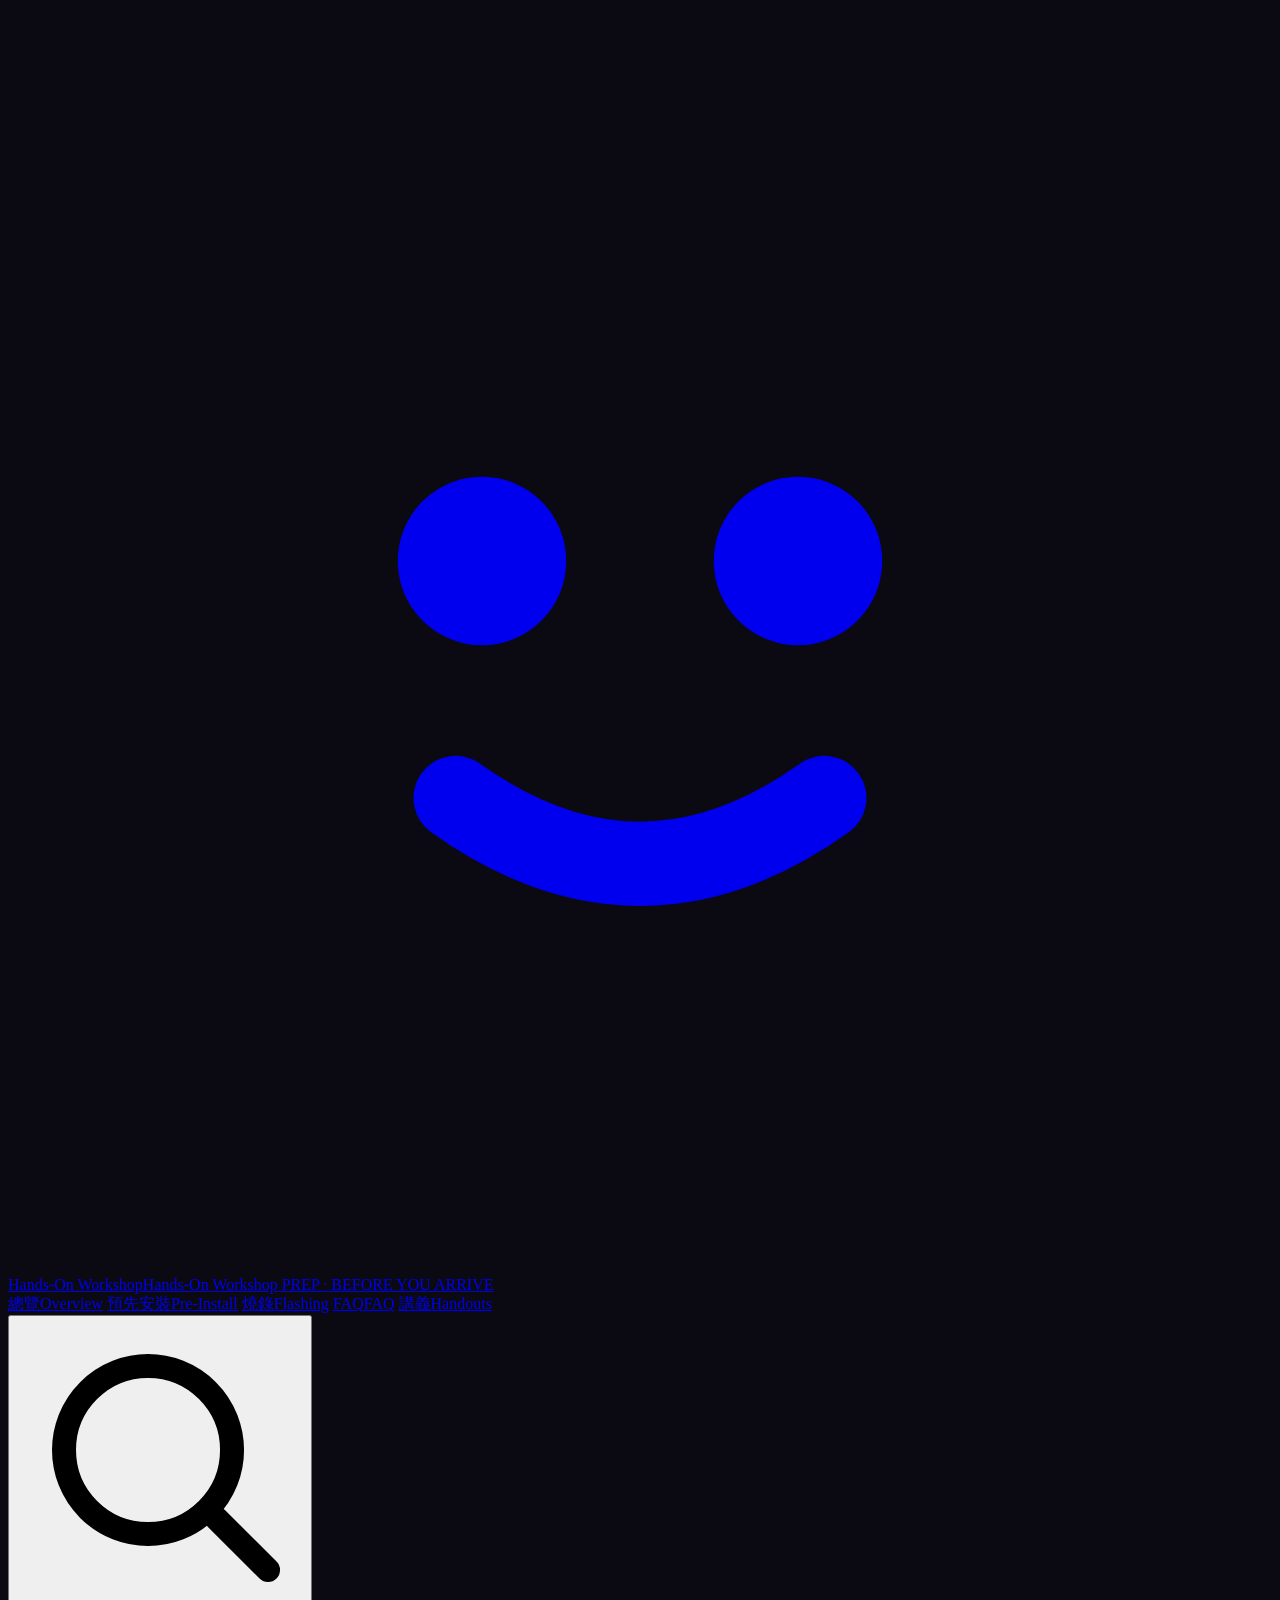
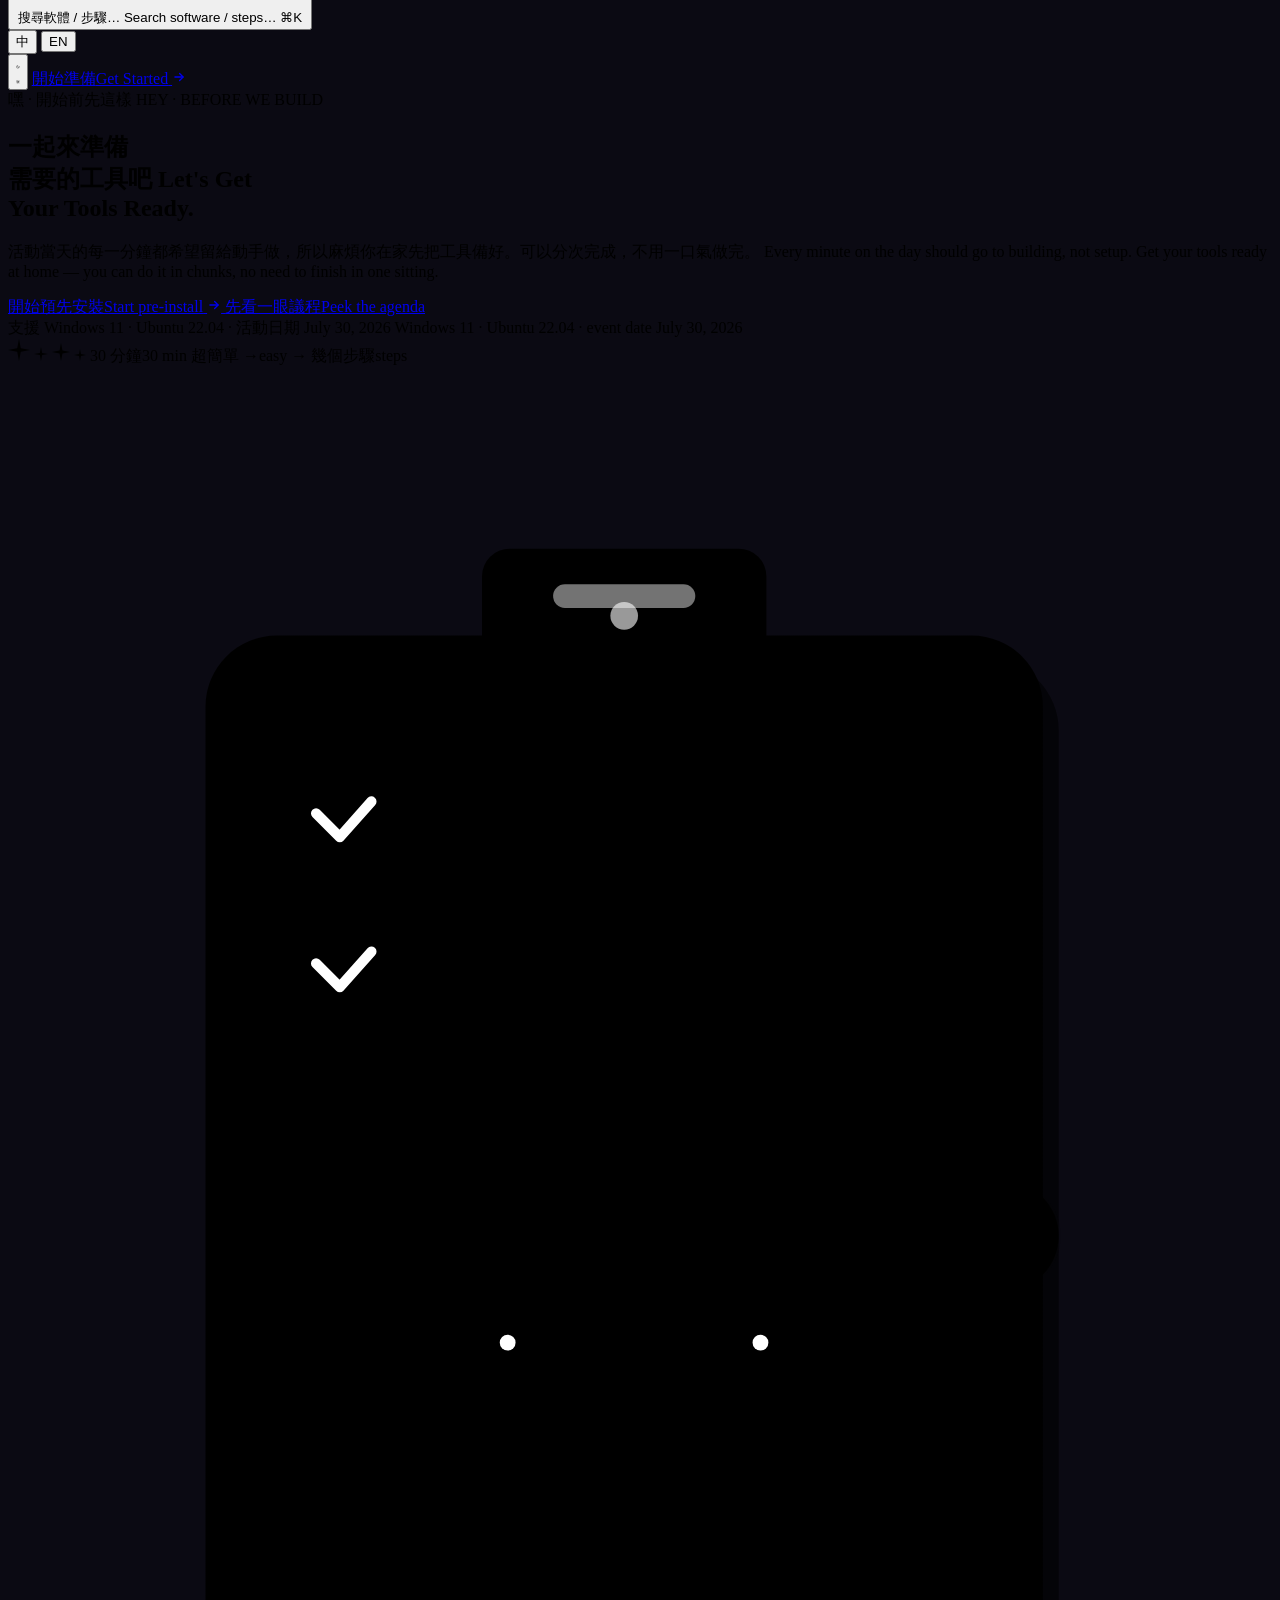
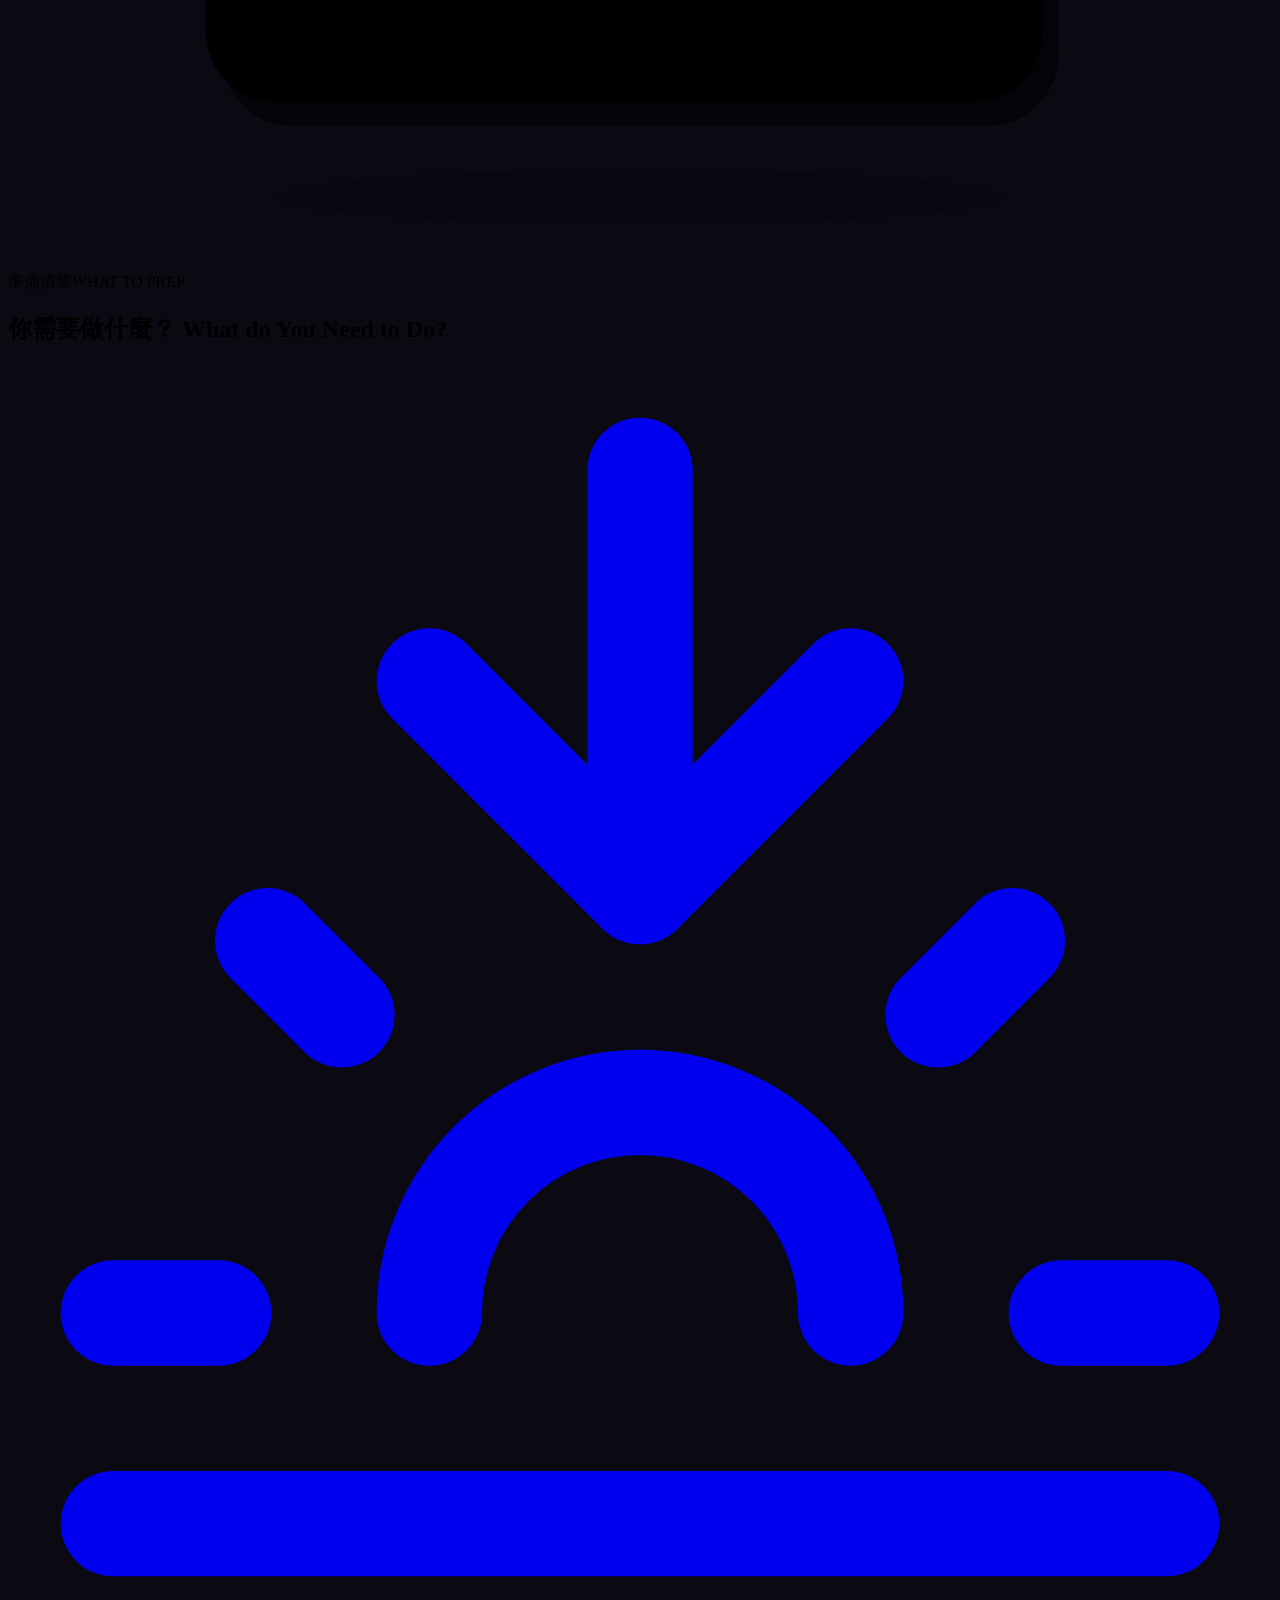
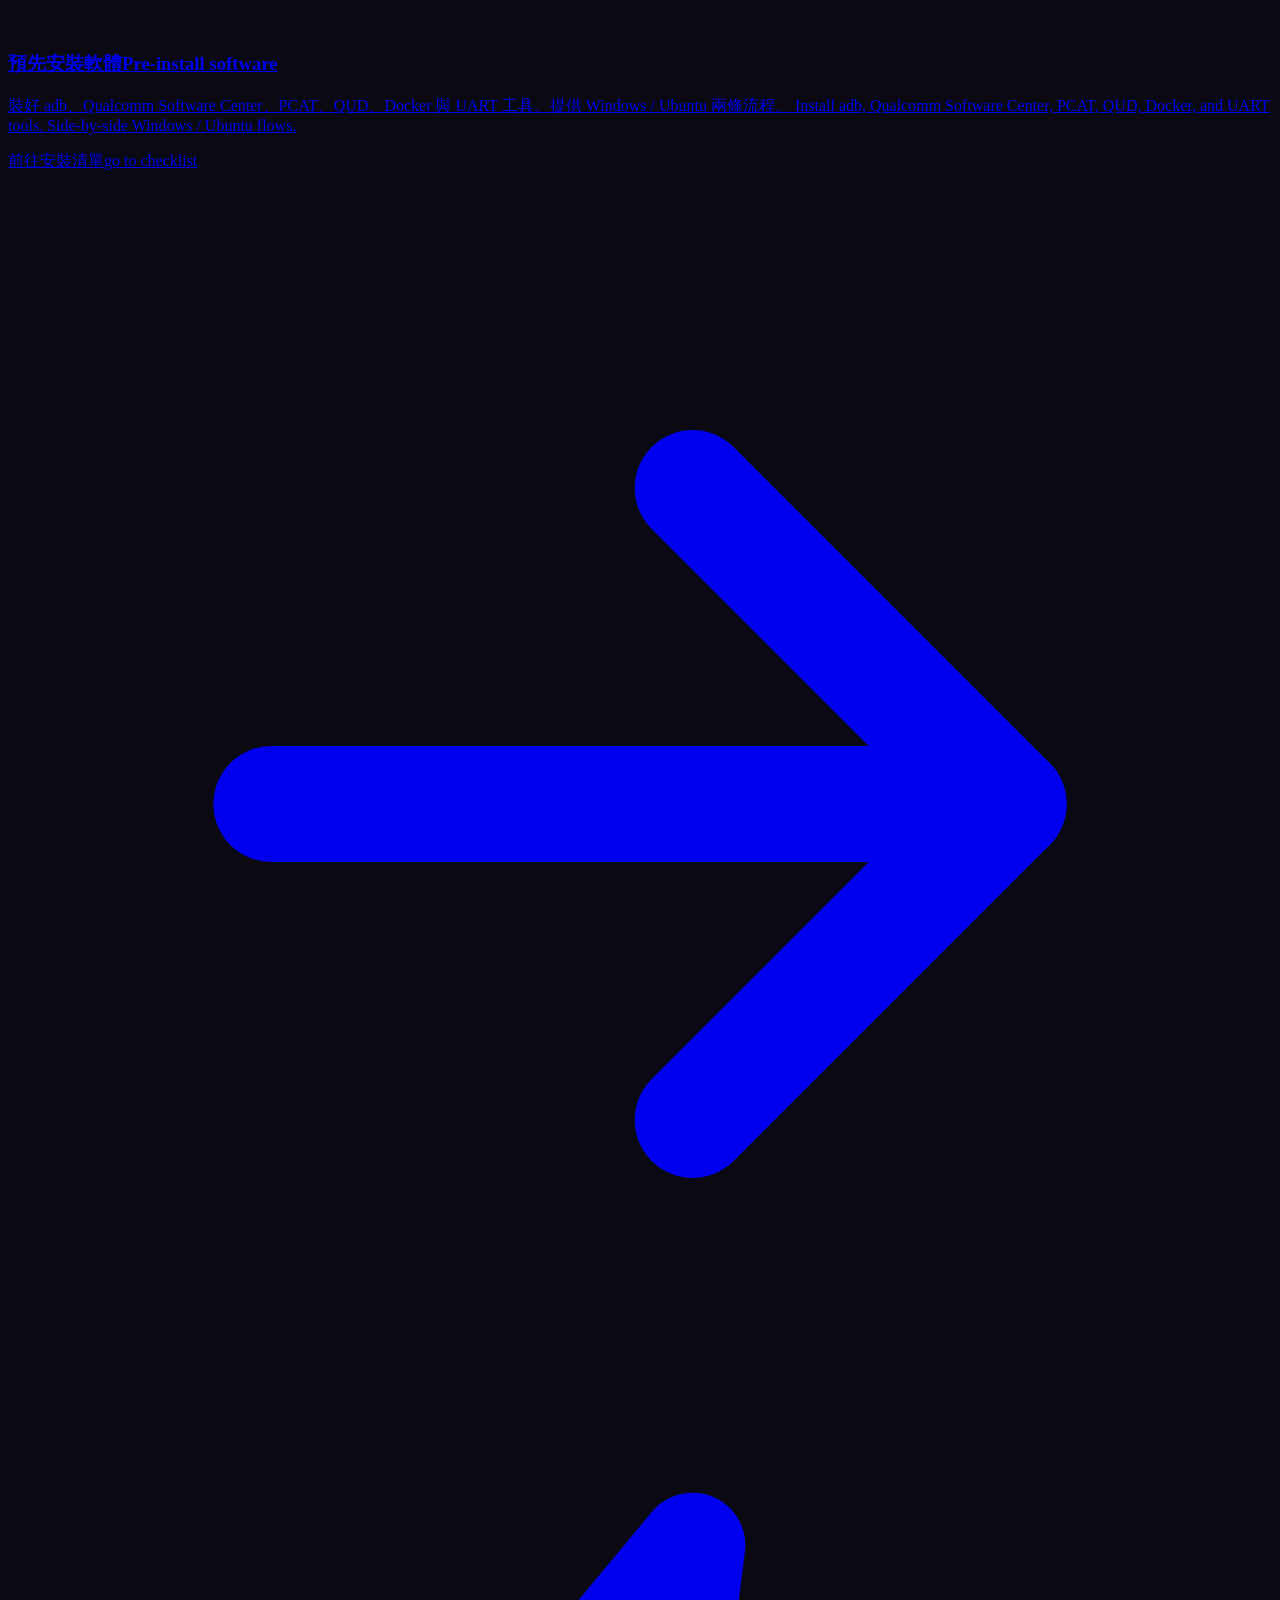
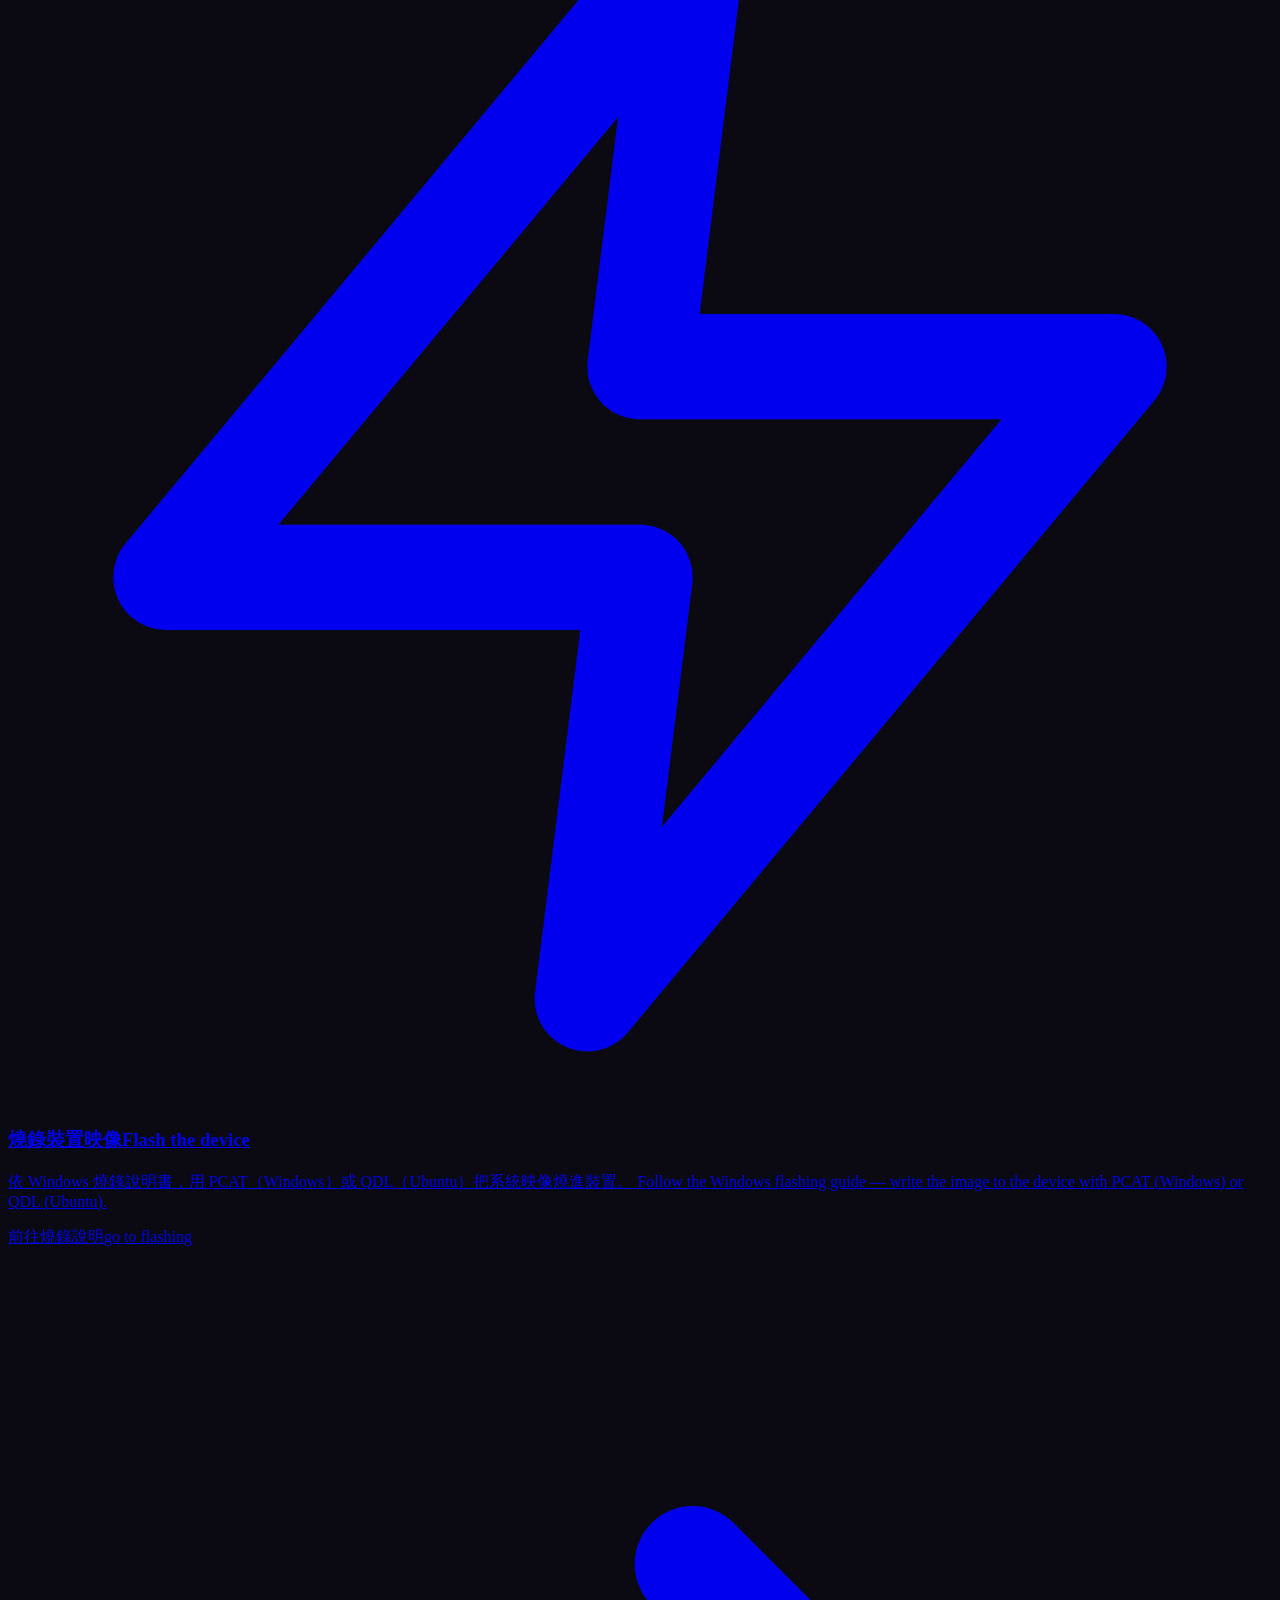
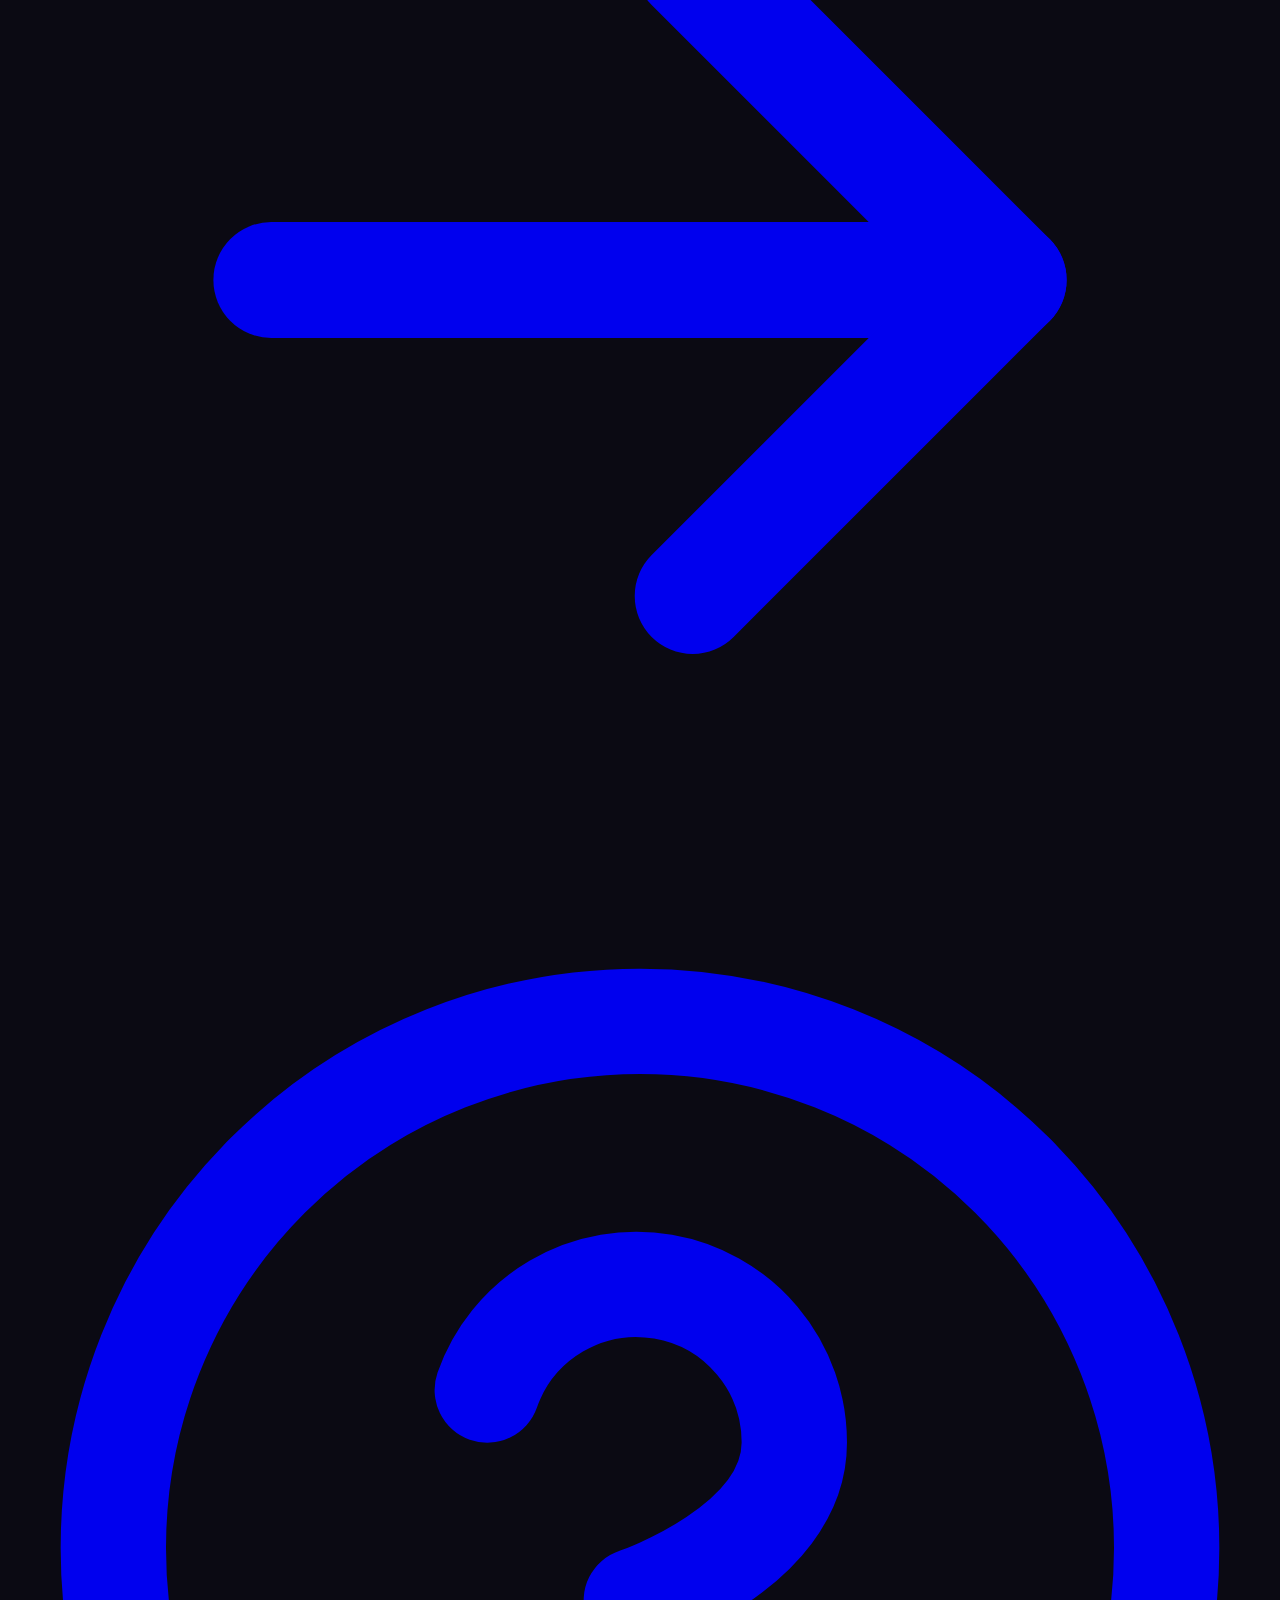
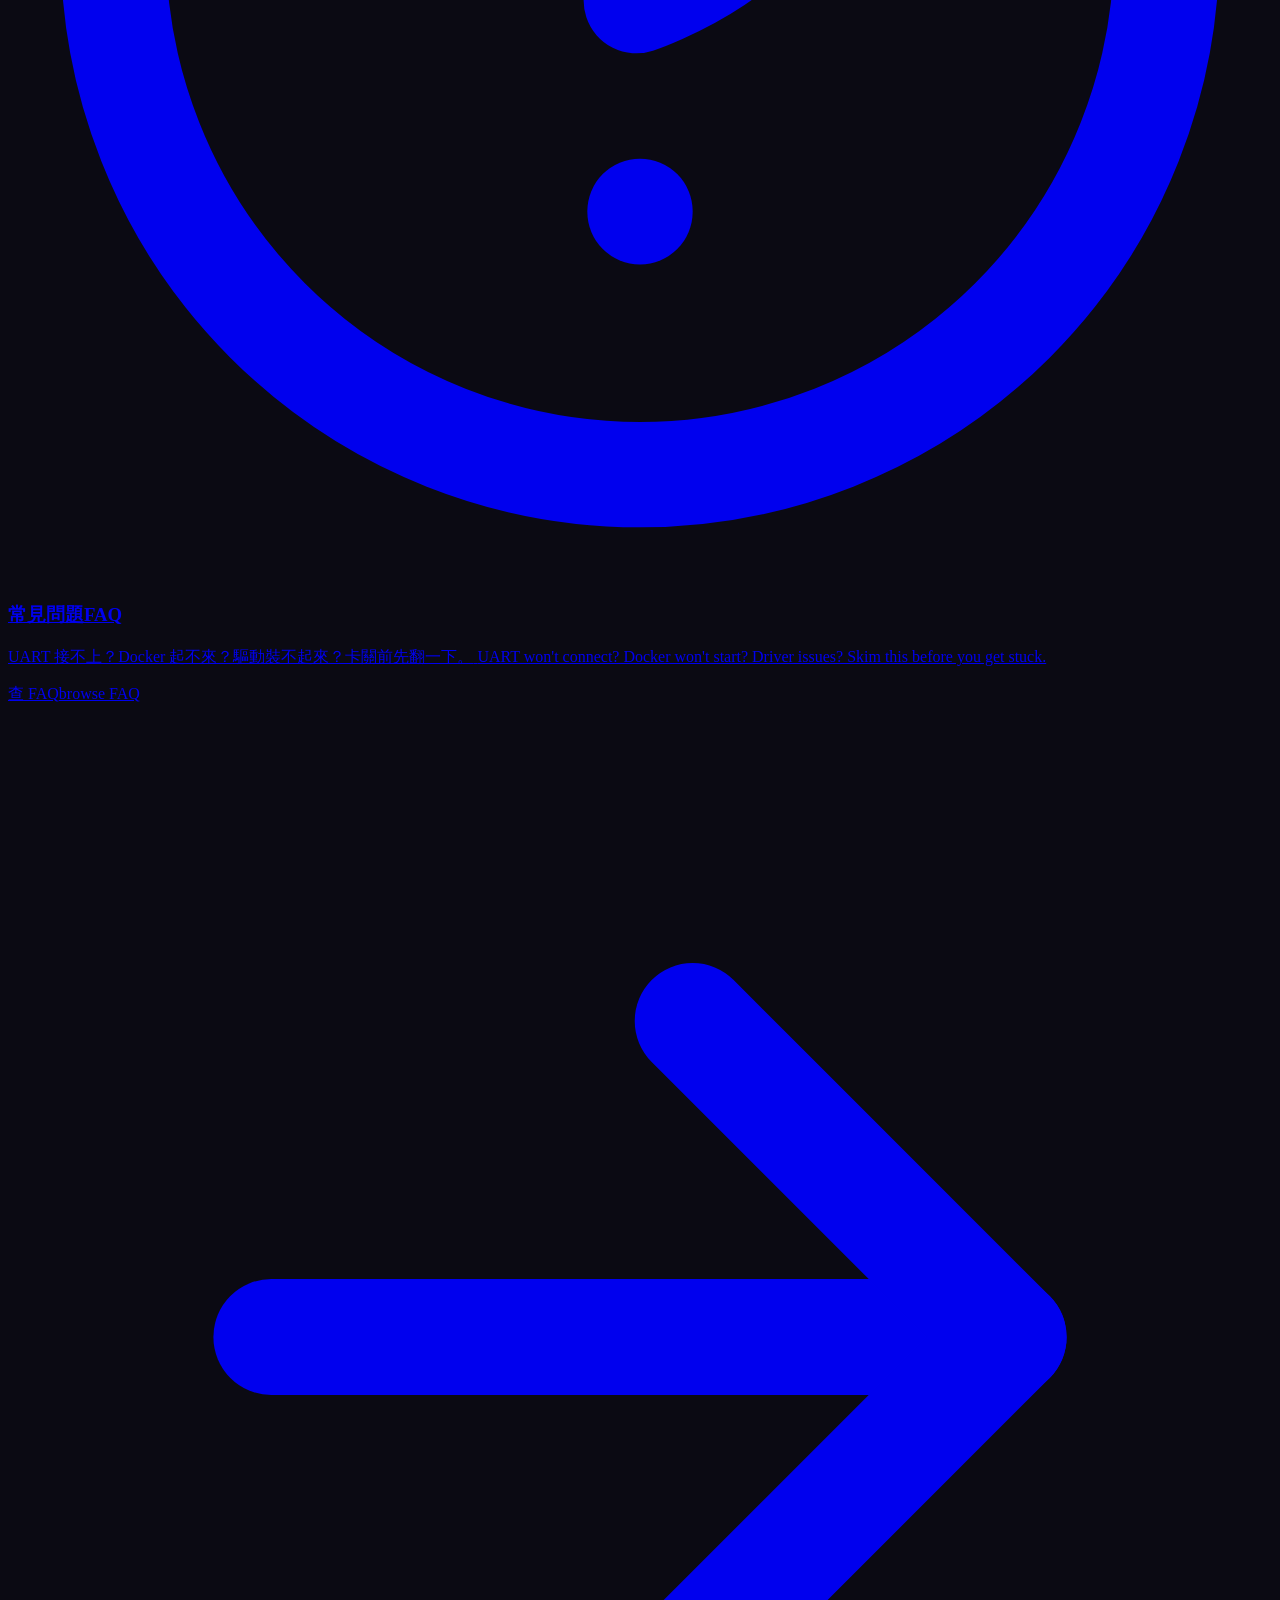
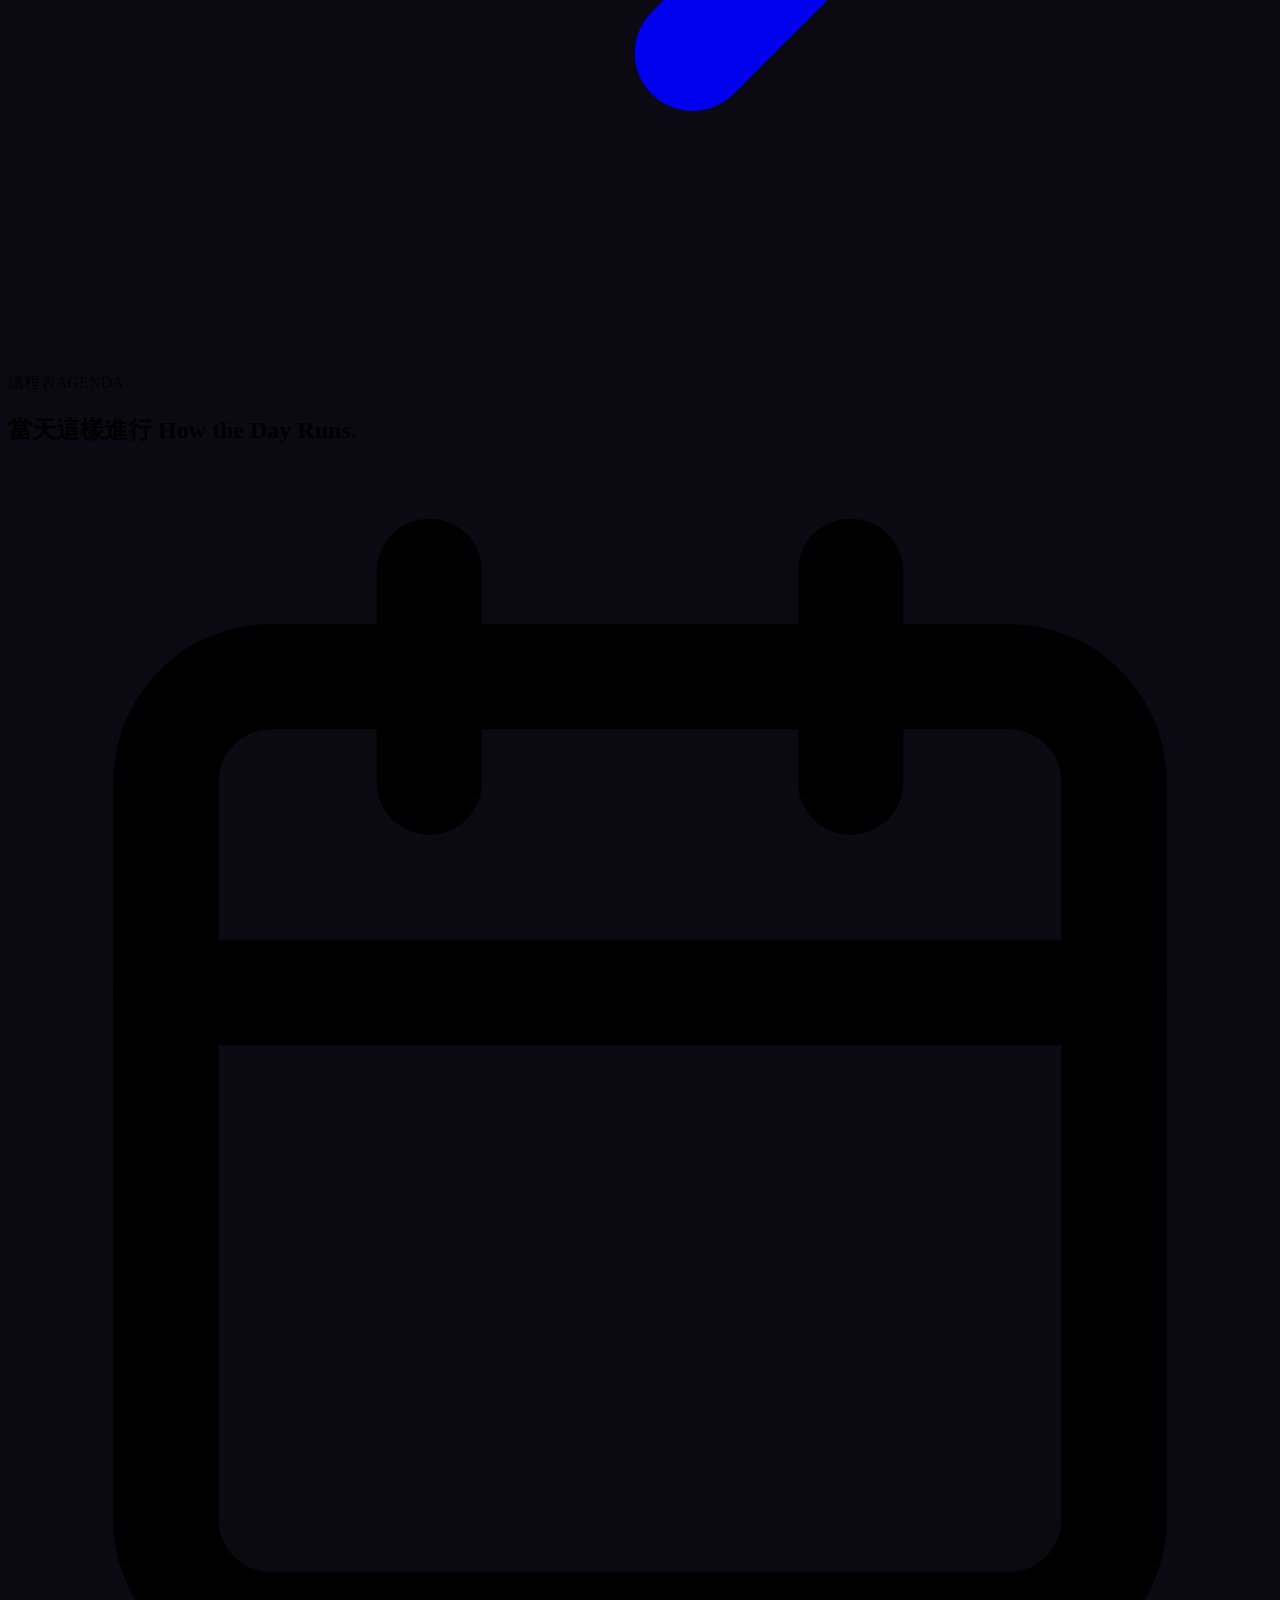
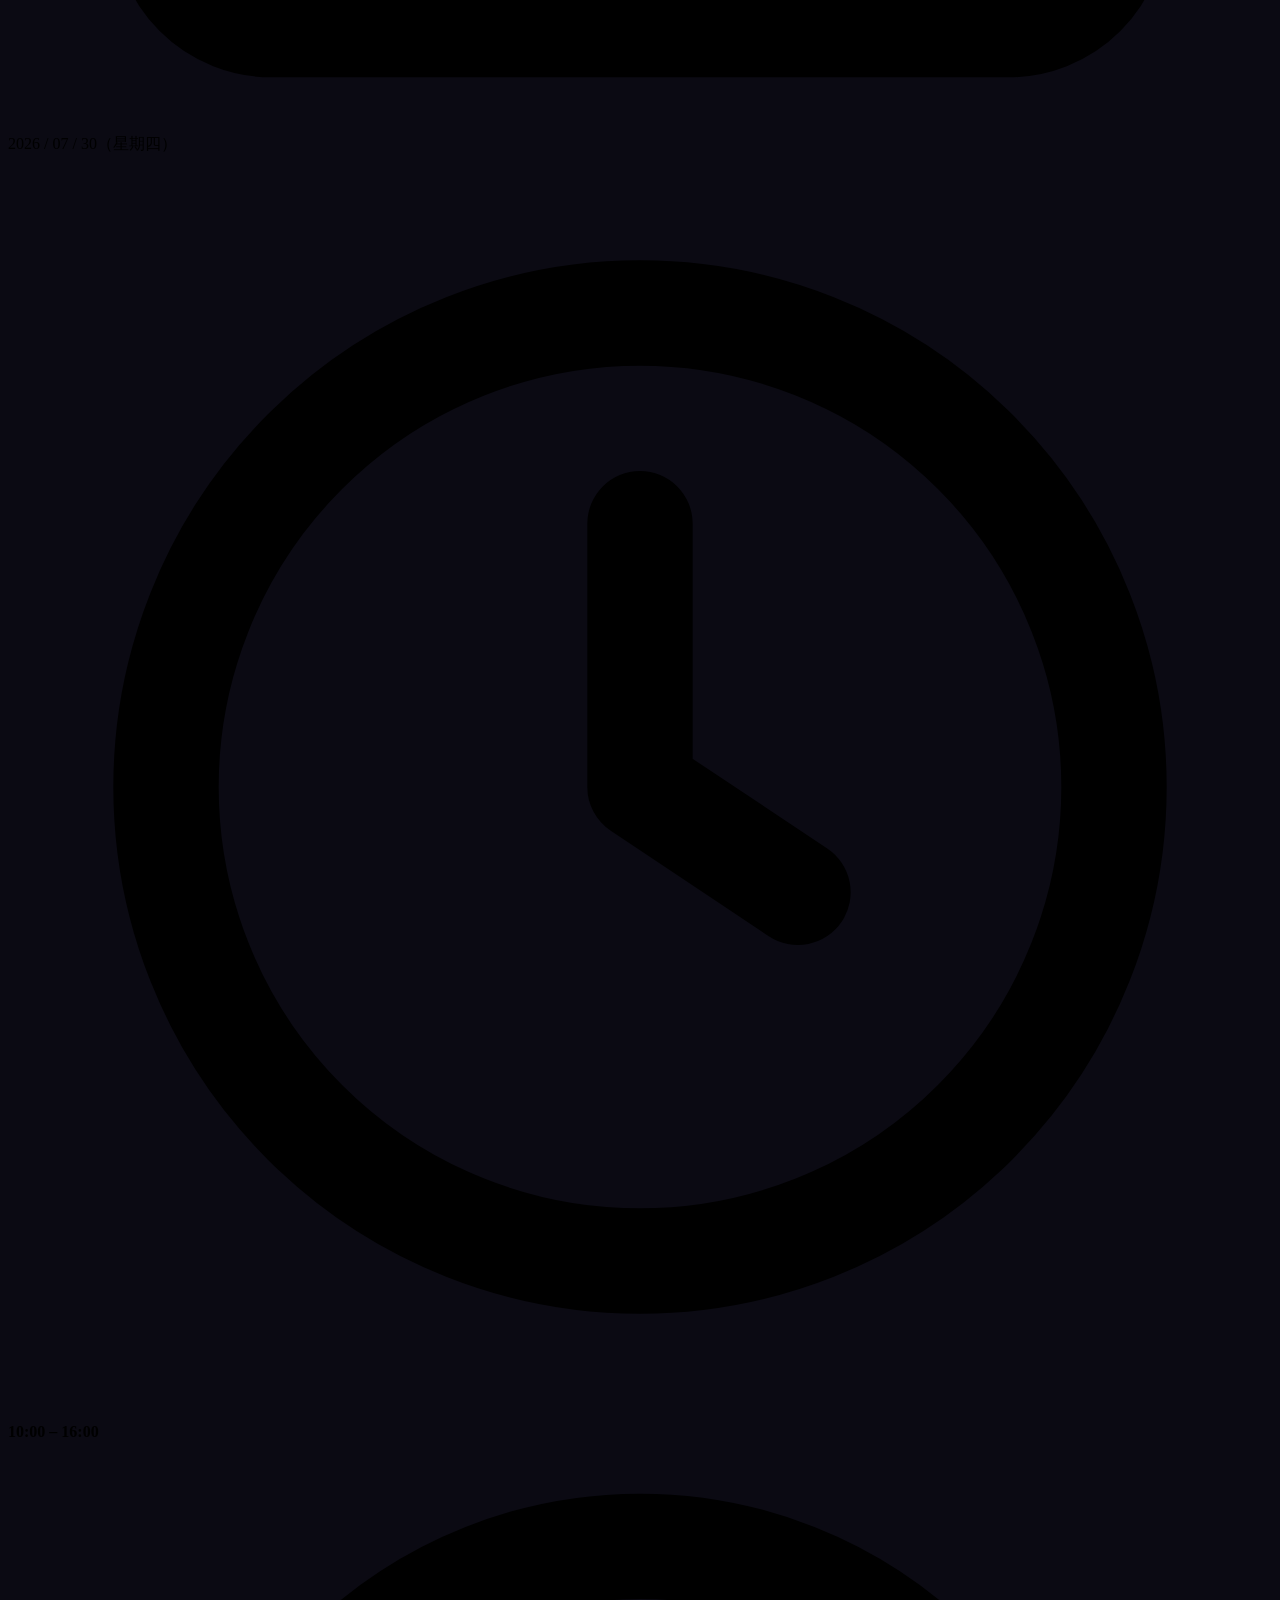
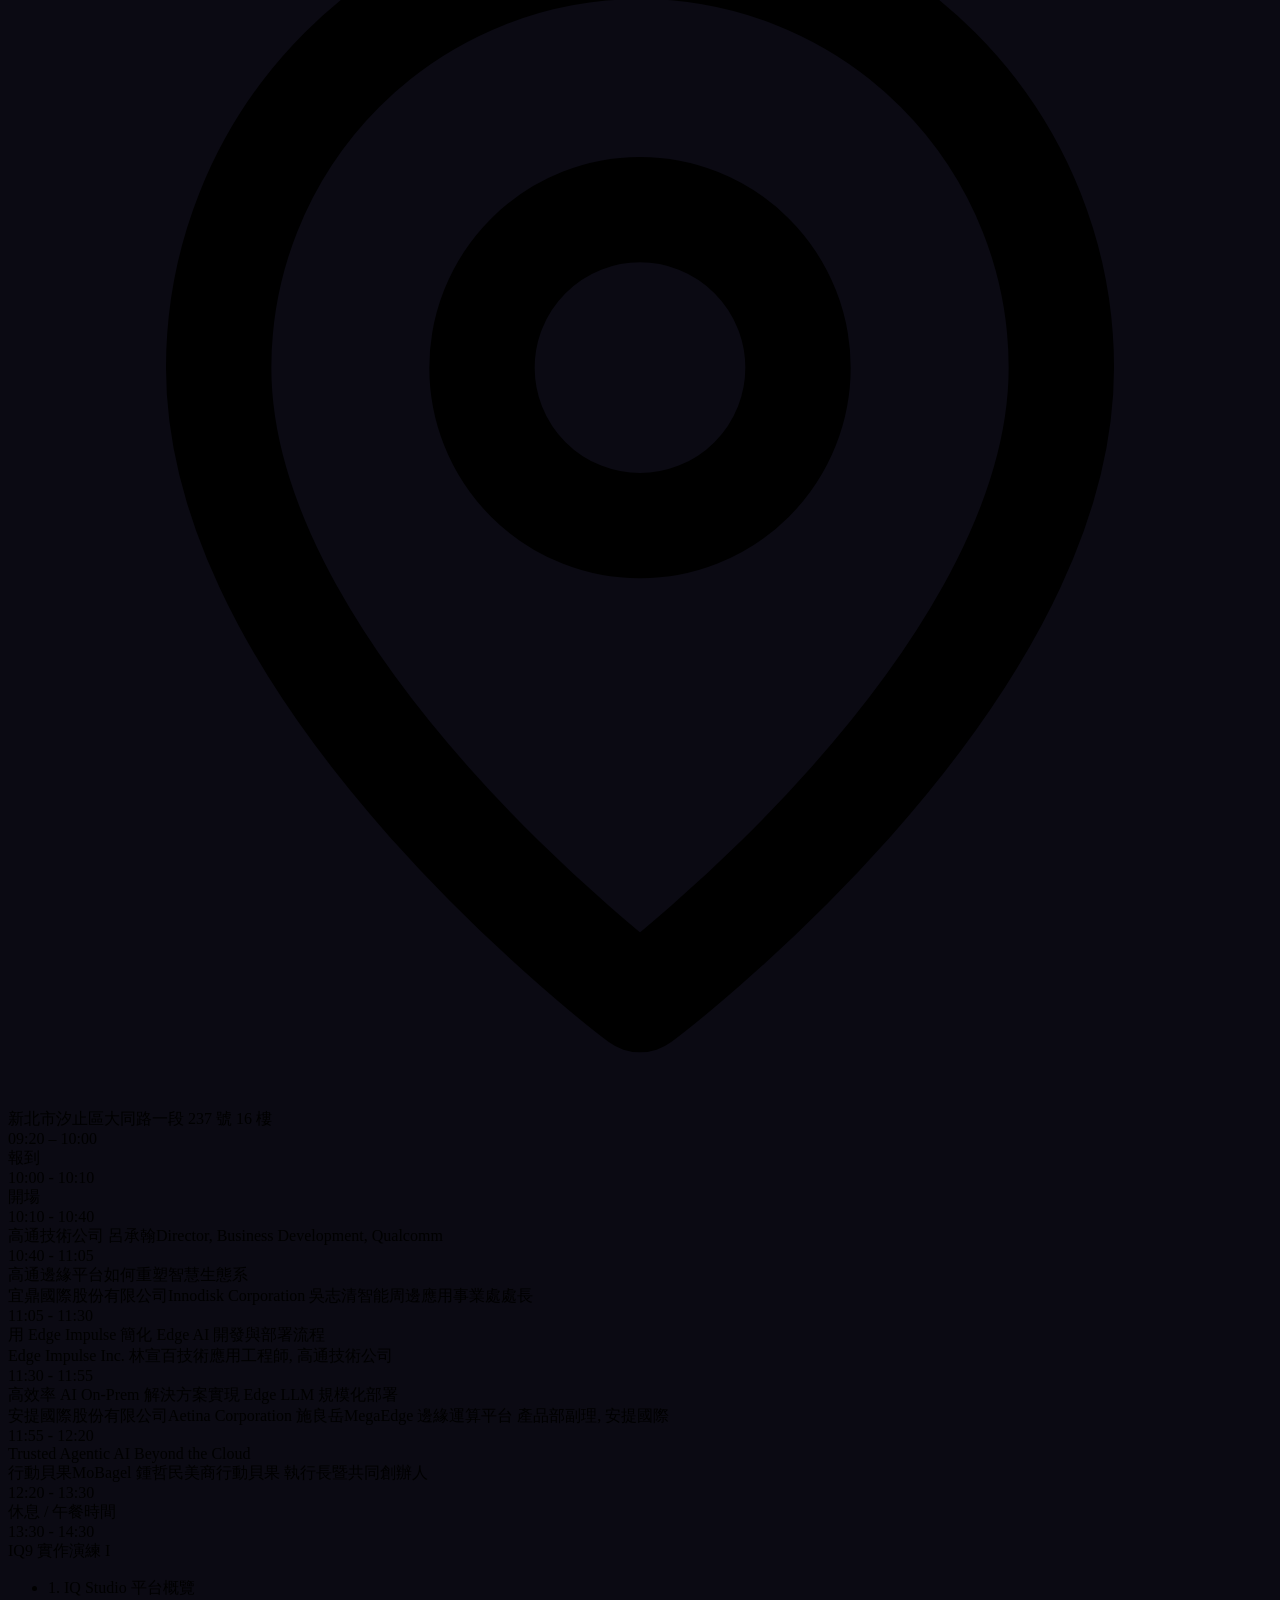
==== index.html @ a9e6bfec "fix:Update event date to July 30, 2026" ====
<!doctype html>
<html lang="zh-Hant" data-lang="zh" data-theme="dark">
<head>
<meta charset="utf-8" />
<meta name="viewport" content="width=device-width, initial-scale=1" />
<title>Workshop 事前準備 / Workshop Prep</title>
<script>(function(){var d=document.documentElement;try{d.setAttribute('data-theme',localStorage.getItem('how_theme')||'dark');}catch(e){d.setAttribute('data-theme','dark');}try{var l=localStorage.getItem('how_lang')||'zh';d.setAttribute('data-lang',l);d.setAttribute('lang',l==='zh'?'zh-Hant':'en');}catch(e){d.setAttribute('data-lang','zh');}})();</script>
<style>html{background:#0b0a13}html[data-theme="light"]{background:#fbf9fc}</style>
<link rel="preconnect" href="https://fonts.googleapis.com">
<link rel="preconnect" href="https://fonts.gstatic.com" crossorigin>
<link rel="stylesheet" href="https://fonts.googleapis.com/css2?family=Inter+Tight:wght@400;500;600;700;800&family=Inter:wght@400;500;600;700&family=JetBrains+Mono:wght@400;500;600&family=Noto+Sans+TC:wght@400;500;700;900&display=swap">
<link rel="stylesheet" href="styles.css" />
<style>
  /* Reusable SVG mascot symbol */
  .face-icon .eye { transform-origin: center; transform-box: fill-box; }
</style>
</head>
<body>

<!-- ===== Inline SVG library ===== -->
<svg width="0" height="0" style="position:absolute" aria-hidden="true">
  <defs>
    <!-- Brand face icon: two eyes + smile, sits on gradient pill -->
    <symbol id="brand-face" viewBox="0 0 24 24">
      <circle class="eye eye-l" cx="9" cy="10.5" r="1.6" fill="currentColor"/>
      <circle class="eye eye-r" cx="15" cy="10.5" r="1.6" fill="currentColor"/>
      <path d="M8.5 15 Q12 17.5 15.5 15" stroke="currentColor" stroke-width="1.6"
            fill="none" stroke-linecap="round"/>
    </symbol>
    <!-- 4-pointed sparkle -->
    <symbol id="sparkle-glyph" viewBox="0 0 20 20">
      <path d="M10 0 L11.6 8.4 L20 10 L11.6 11.6 L10 20 L8.4 11.6 L0 10 L8.4 8.4 Z"
            fill="currentColor"/>
    </symbol>
  </defs>
</svg>

<!-- ===== NAV ===== -->
<header class="nav">
  <div class="nav-inner">
    <a href="index.html" class="brand">
      <span class="brand-mark" aria-hidden="true">
        <svg viewBox="0 0 24 24" fill="none" class="face-icon" overflow="visible">
          <circle class="eye eye-l" cx="9" cy="10.5" r="1.6" fill="currentColor"/>
          <circle class="eye eye-r" cx="15" cy="10.5" r="1.6" fill="currentColor"/>
          <path d="M8.5 15 Q12 17.5 15.5 15" stroke="currentColor" stroke-width="1.6" fill="none" stroke-linecap="round"/>
        </svg>
      </span>
      <span class="brand-text">
        <span class="top"><span class="zh-only">Hands-On Workshop</span><span class="en-only">Hands-On Workshop</span></span>
        <span class="sub">PREP · BEFORE YOU ARRIVE</span>
      </span>
    </a>

    <nav class="nav-links">
      <a href="index.html" class="nav-link active"><span class="zh-only">總覽</span><span class="en-only">Overview</span></a>
      <a href="pre-install.html" class="nav-link"><span class="zh-only">預先安裝</span><span class="en-only">Pre-Install</span></a>
      <a href="flashing.html" class="nav-link"><span class="zh-only">燒錄</span><span class="en-only">Flashing</span></a>
      <a href="faq.html" class="nav-link"><span class="zh-only">FAQ</span><span class="en-only">FAQ</span></a>
      <a href="handouts.html" class="nav-link"><span class="zh-only">講義</span><span class="en-only">Handouts</span></a>
    </nav>

    <span class="nav-spacer"></span>

    <button class="nav-search" data-open-search aria-label="Open search">
      <svg viewBox="0 0 24 24" fill="none" stroke="currentColor" stroke-width="2" stroke-linecap="round" stroke-linejoin="round"><circle cx="11" cy="11" r="7"/><path d="m21 21-4.3-4.3"/></svg>
      <span class="label zh-only">搜尋軟體 / 步驟…</span>
      <span class="label en-only">Search software / steps…</span>
      <span class="kbd">⌘K</span>
    </button>

    <div class="lang-toggle" role="group" aria-label="Language">
      <button data-lang="zh">中</button>
      <button data-lang="en">EN</button>
    </div>

    <button class="theme-toggle" data-theme-toggle aria-label="Toggle theme">
      <span class="thumb">
        <svg class="icon-moon" viewBox="0 0 24 24" fill="none" stroke="currentColor" stroke-width="2.2" stroke-linecap="round" stroke-linejoin="round"><path d="M21 12.8A9 9 0 1 1 11.2 3a7 7 0 0 0 9.8 9.8z"/></svg>
        <svg class="icon-sun" viewBox="0 0 24 24" fill="none" stroke="currentColor" stroke-width="2.2" stroke-linecap="round" stroke-linejoin="round"><circle cx="12" cy="12" r="4"/><path d="M12 2v2"/><path d="M12 20v2"/><path d="m4.93 4.93 1.41 1.41"/><path d="m17.66 17.66 1.41 1.41"/><path d="M2 12h2"/><path d="M20 12h2"/><path d="m6.34 17.66-1.41 1.41"/><path d="m19.07 4.93-1.41 1.41"/></svg>
      </span>
    </button>

    <a href="pre-install.html" class="btn-cta">
      <span class="zh-only">開始準備</span><span class="en-only">Get Started</span>
      <svg viewBox="0 0 24 24" fill="none" stroke="currentColor" stroke-width="2.2" stroke-linecap="round" stroke-linejoin="round" width="14" height="14"><path d="M5 12h14"/><path d="m13 6 6 6-6 6"/></svg>
    </a>
  </div>
</header>

<!-- ===== HERO ===== -->
<main class="shell">
  <section class="page hero">
    <div>
      <span class="eyebrow">
        <span class="zh-only">嘿 · 開始前先這樣</span>
        <span class="en-only">HEY · BEFORE WE BUILD</span>
      </span>
      <h1 class="display">
        <span class="zh-only">一起來準備<br/><span class="grad-text">需要的工具吧</span></span>
        <span class="en-only">Let's Get<br/><span class="grad-text">Your Tools Ready.</span></span>
      </h1>
      <p class="lead">
        <span class="zh-only">活動當天的每一分鐘都希望留給動手做，所以麻煩你在家先把工具備好。可以分次完成，不用一口氣做完。</span>
        <span class="en-only">Every minute on the day should go to building, not setup. Get your tools ready at home — you can do it in chunks, no need to finish in one sitting.</span>
      </p>

      <div class="hero-cta-row">
        <a href="pre-install.html" class="btn-cta">
          <span class="zh-only">開始預先安裝</span><span class="en-only">Start pre-install</span>
          <svg viewBox="0 0 24 24" fill="none" stroke="currentColor" stroke-width="2.2" stroke-linecap="round" stroke-linejoin="round" width="14" height="14"><path d="M5 12h14"/><path d="m13 6 6 6-6 6"/></svg>
        </a>
        <a href="#agenda" class="btn-ghost">
          <span class="zh-only">先看一眼議程</span><span class="en-only">Peek the agenda</span>
        </a>
      </div>

      <div class="hero-meta">
        <span class="zh-only">支援 Windows 11 · Ubuntu 22.04 · 活動日期 July 30, 2026</span>
        <span class="en-only">Windows 11 · Ubuntu 22.04 · event date July 30, 2026</span>
      </div>
    </div>

    <!-- ===== Mascot scene ===== -->
    <div class="mascot-wrap" aria-hidden="true">

      <span class="sparkle sparkle-1"><svg width="22" height="22"><use href="#sparkle-glyph"/></svg></span>
      <span class="sparkle sparkle-2"><svg width="14" height="14"><use href="#sparkle-glyph"/></svg></span>
      <span class="sparkle sparkle-3"><svg width="18" height="18"><use href="#sparkle-glyph"/></svg></span>
      <span class="sparkle sparkle-4"><svg width="12" height="12"><use href="#sparkle-glyph"/></svg></span>

      <span class="sticker sticker-1 accent">
        <span class="zh-only">30 分鐘</span><span class="en-only">30 min</span>
      </span>
      <span class="sticker sticker-2">
        <span class="zh-only">超簡單 →</span><span class="en-only">easy →</span>
      </span>
      <span class="sticker sticker-3">
        <span class="zh-only">幾個步驟</span><span class="en-only">steps</span>
      </span>

      <svg class="mascot" viewBox="0 0 320 380">
        <defs>
          <linearGradient id="paperFill" x1="0" x2="0" y1="0" y2="1">
            <stop offset="0"  stop-color="var(--surface)"/>
            <stop offset="1"  stop-color="var(--surface-2)"/>
          </linearGradient>
          <linearGradient id="clipFill" x1="0" x2="1" y1="0" y2="1">
            <stop offset="0" stop-color="var(--c-pink)"/>
            <stop offset="1" stop-color="var(--c-lavender)"/>
          </linearGradient>
        </defs>

        <!-- ground shadow -->
        <ellipse cx="160" cy="362" rx="92" ry="7" fill="rgba(0,0,0,0.18)"/>

        <!-- clipboard back panel (slight offset for depth) -->
        <rect x="54" y="74" width="212" height="270" rx="18"
              fill="var(--surface-2)" opacity="0.6"/>

        <!-- clipboard body -->
        <rect x="50" y="68" width="212" height="270" rx="18"
              fill="url(#paperFill)" stroke="var(--border-strong)" stroke-width="2"/>

        <!-- clip at top -->
        <rect x="120" y="46" width="72" height="34" rx="7" fill="url(#clipFill)"/>
        <rect x="138" y="55" width="36" height="6"  rx="3" fill="rgba(255,255,255,0.45)"/>
        <circle cx="156" cy="63" r="3.5" fill="rgba(255,255,255,0.6)"/>

        <!-- checklist rows -->
        <g>
          <!-- row 1 ✓ -->
          <rect x="74" y="104" width="18" height="18" rx="5" fill="var(--c-blue)"/>
          <path d="M78 113 L84 119 L92 110" stroke="white" stroke-width="2.6"
                fill="none" stroke-linecap="round" stroke-linejoin="round"/>
          <rect x="102" y="110" width="92" height="6" rx="3" fill="var(--text-3)" opacity="0.45"/>
          <rect x="102" y="120" width="50" height="6" rx="3" fill="var(--text-3)" opacity="0.3"/>

          <!-- row 2 ✓ -->
          <rect x="74" y="142" width="18" height="18" rx="5" fill="var(--c-blue)"/>
          <path d="M78 151 L84 157 L92 148" stroke="white" stroke-width="2.6"
                fill="none" stroke-linecap="round" stroke-linejoin="round"/>
          <rect x="102" y="148" width="110" height="6" rx="3" fill="var(--text-3)" opacity="0.45"/>
          <rect x="102" y="158" width="40" height="6"  rx="3" fill="var(--text-3)" opacity="0.3"/>

          <!-- row 3 (open, accented) -->
          <rect x="74" y="180" width="18" height="18" rx="5"
                fill="none" stroke="var(--accent)" stroke-width="2.4"/>
          <rect x="102" y="186" width="80" height="6" rx="3" fill="var(--accent)" opacity="0.75"/>
          <rect x="102" y="196" width="30" height="6" rx="3" fill="var(--accent)" opacity="0.45"/>
        </g>

        <!-- face area: blush + eyes + smile -->
        <g>
          <ellipse cx="100" cy="265" rx="14" ry="8" fill="var(--c-pink)" opacity="0.45"/>
          <ellipse cx="212" cy="265" rx="14" ry="8" fill="var(--c-pink)" opacity="0.45"/>

          <circle class="eye eye-l" cx="124" cy="250" r="6.5" fill="var(--text)"/>
          <circle class="eye eye-r" cx="188" cy="250" r="6.5" fill="var(--text)"/>
          <!-- eye shine -->
          <circle cx="126.5" cy="247" r="2" fill="white"/>
          <circle cx="190.5" cy="247" r="2" fill="white"/>

          <!-- smile -->
          <path d="M134 280 Q156 298 178 280" stroke="var(--text)" stroke-width="3.6"
                fill="none" stroke-linecap="round"/>
        </g>

        <!-- little hand waving -->
        <g class="hand">
          <circle cx="252" cy="220" r="14" fill="url(#clipFill)"/>
          <circle cx="252" cy="220" r="14" fill="none" stroke="rgba(0,0,0,0.08)" stroke-width="1"/>
        </g>
      </svg>
    </div>
  </section>

  <!-- ===== PICK YOUR PATH ===== -->
  <section class="section">
    <div class="section-head">
      <span class="eyebrow"><span class="zh-only">準備清單</span><span class="en-only">WHAT TO PREP</span></span>
      <h2 class="display">
        <span class="zh-only">你需要做<span class="grad-text">什麼？</span></span>
        <span class="en-only">What do You
Need to Do?</span>
      </h2>
    </div>

    <div class="path-grid">
      <a href="pre-install.html" class="path-card">
        <span class="icon" aria-hidden="true">
          <svg viewBox="0 0 24 24" fill="none" stroke="currentColor" stroke-width="2" stroke-linecap="round" stroke-linejoin="round"><path d="M12 2v8"/><path d="m4.93 10.93 1.41 1.41"/><path d="M2 18h2"/><path d="M20 18h2"/><path d="m19.07 10.93-1.41 1.41"/><path d="M22 22H2"/><path d="m16 6-4 4-4-4"/><path d="M16 18a4 4 0 0 0-8 0"/></svg>
        </span>
        <h3><span class="zh-only">預先安裝軟體</span><span class="en-only">Pre-install software</span></h3>
        <p>
          <span class="zh-only">裝好 adb、Qualcomm Software Center、PCAT、QUD、Docker 與 UART 工具。提供 Windows / Ubuntu 兩條流程。</span>
          <span class="en-only">Install adb, Qualcomm Software Center, PCAT, QUD, Docker, and UART tools. Side-by-side Windows / Ubuntu flows.</span>
        </p>
        <span class="go"><span class="zh-only">前往安裝清單</span><span class="en-only">go to checklist</span>
          <svg viewBox="0 0 24 24" fill="none" stroke="currentColor" stroke-width="2.2" stroke-linecap="round" stroke-linejoin="round"><path d="M5 12h14"/><path d="m13 6 6 6-6 6"/></svg>
        </span>
      </a>

      <a href="flashing.html" class="path-card">
        <span class="icon" aria-hidden="true">
          <svg viewBox="0 0 24 24" fill="none" stroke="currentColor" stroke-width="2" stroke-linecap="round" stroke-linejoin="round"><path d="M13 2 3 14h9l-1 8 10-12h-9z"/></svg>
        </span>
        <h3><span class="zh-only">燒錄裝置映像</span><span class="en-only">Flash the device</span></h3>
        <p>
          <span class="zh-only">依 Windows 燒錄說明書，用 PCAT（Windows）或 QDL（Ubuntu）把系統映像燒進裝置。</span>
          <span class="en-only">Follow the Windows flashing guide — write the image to the device with PCAT (Windows) or QDL (Ubuntu).</span>
        </p>
        <span class="go"><span class="zh-only">前往燒錄說明</span><span class="en-only">go to flashing</span>
          <svg viewBox="0 0 24 24" fill="none" stroke="currentColor" stroke-width="2.2" stroke-linecap="round" stroke-linejoin="round"><path d="M5 12h14"/><path d="m13 6 6 6-6 6"/></svg>
        </span>
      </a>

      <a href="faq.html" class="path-card">
        <span class="icon" aria-hidden="true">
          <svg viewBox="0 0 24 24" fill="none" stroke="currentColor" stroke-width="2" stroke-linecap="round" stroke-linejoin="round"><circle cx="12" cy="12" r="10"/><path d="M9.1 9a3 3 0 0 1 5.83 1c0 2-3 3-3 3"/><line x1="12" y1="17" x2="12" y2="17.01"/></svg>
        </span>
        <h3><span class="zh-only">常見問題</span><span class="en-only">FAQ</span></h3>
        <p>
          <span class="zh-only">UART 接不上？Docker 起不來？驅動裝不起來？卡關前先翻一下。</span>
          <span class="en-only">UART won't connect? Docker won't start? Driver issues? Skim this before you get stuck.</span>
        </p>
        <span class="go"><span class="zh-only">查 FAQ</span><span class="en-only">browse FAQ</span>
          <svg viewBox="0 0 24 24" fill="none" stroke="currentColor" stroke-width="2.2" stroke-linecap="round" stroke-linejoin="round"><path d="M5 12h14"/><path d="m13 6 6 6-6 6"/></svg>
        </span>
      </a>
    </div>

  <!-- ===== AGENDA ===== -->
  <section class="section" id="agenda">
    <div class="section-head">
      <span class="eyebrow"><span class="zh-only">議程表</span><span class="en-only">AGENDA</span></span>
      <h2 class="display">
        <span class="zh-only">當天<span class="grad-text">這樣進行</span></span>
        <span class="en-only">How the Day Runs.</span>
      </h2>
    </div>

    <div class="ag-meta">
      <span class="chip">
        <svg viewBox="0 0 24 24" fill="none" stroke="currentColor" stroke-width="2" stroke-linecap="round" stroke-linejoin="round"><rect x="3" y="4" width="18" height="18" rx="2"/><path d="M16 2v4"/><path d="M8 2v4"/><path d="M3 10h18"/></svg>
        2026 / 07 / 30（星期四）
      </span>
      <span class="chip">
        <svg viewBox="0 0 24 24" fill="none" stroke="currentColor" stroke-width="2" stroke-linecap="round" stroke-linejoin="round"><circle cx="12" cy="12" r="9"/><path d="M12 7v5l3 2"/></svg>
        <b>10:00 – 16:00</b>
      </span>
      <span class="chip">
        <svg viewBox="0 0 24 24" fill="none" stroke="currentColor" stroke-width="2" stroke-linecap="round" stroke-linejoin="round"><path d="M20 10c0 6-8 12-8 12s-8-6-8-12a8 8 0 0 1 16 0z"/><circle cx="12" cy="10" r="3"/></svg>
        新北市汐止區大同路一段 237 號 16 樓
      </span>
    </div>

    <div class="timeline">

      <div class="ag-row is-break">
        <div class="ag-time">09:20 – 10:00</div>
        <div class="ag-body"><div class="ag-label">報到</div></div>
      </div>

      <div class="ag-row is-break">
        <div class="ag-time">10:00 - 10:10</div>
        <div class="ag-body"><div class="ag-label">開場</div></div>
      </div>

      <div class="ag-row">
        <div class="ag-time">10:10 - 10:40</div>
        <div class="ag-body">
          <div class="ag-speaker">
            <span class="org">高通技術公司</span>
            <span class="who"><span class="name">呂承翰</span><span class="divider"></span><span class="role">Director, Business Development,  Qualcomm</span></span>
          </div>
        </div>
      </div>

      <div class="ag-row">
        <div class="ag-time">10:40 - 11:05</div>
        <div class="ag-body">
          <div class="ag-title">高通邊緣平台如何重塑智慧生態系</div>
          <div class="ag-speaker">
            <span class="org">宜鼎國際股份有限公司<span class="en">Innodisk Corporation</span></span>
            <span class="who"><span class="name">吳志清</span><span class="divider"></span><span class="role">智能周邊應用事業處處長</span></span>
          </div>
        </div>
      </div>

      <div class="ag-row">
        <div class="ag-time">11:05 - 11:30</div>
        <div class="ag-body">
          <div class="ag-title">用 Edge Impulse 簡化 Edge AI 開發與部署流程</div>
          <div class="ag-speaker">
            <span class="org">Edge Impulse Inc.</span>
            <span class="who"><span class="name">林宣百</span><span class="divider"></span><span class="role">技術應用工程師, 高通技術公司</span></span>
          </div>
        </div>
      </div>

      <div class="ag-row">
        <div class="ag-time">11:30 - 11:55</div>
        <div class="ag-body">
          <div class="ag-title">高效率 AI On-Prem 解決方案實現 Edge LLM 規模化部署</div>
          <div class="ag-speaker">
            <span class="org">安提國際股份有限公司<span class="en">Aetina Corporation</span></span>
            <span class="who"><span class="name">施良岳</span><span class="divider"></span><span class="role">MegaEdge 邊緣運算平台 產品部副理, 安提國際</span></span>
          </div>
        </div>
      </div>

      <div class="ag-row">
        <div class="ag-time">11:55 - 12:20</div>
        <div class="ag-body">
          <div class="ag-title">Trusted Agentic AI Beyond the Cloud</div>
          <div class="ag-speaker">
            <span class="org">行動貝果<span class="en">MoBagel</span></span>
            <span class="who"><span class="name">鍾哲民</span><span class="divider"></span><span class="role">美商行動貝果 執行長暨共同創辦人</span></span>
          </div>
        </div>
      </div>

      <div class="ag-row is-break">
        <div class="ag-time">12:20 - 13:30</div>
        <div class="ag-body"><div class="ag-label">休息 / 午餐時間</div></div>
      </div>

      <div class="ag-row is-lab">
        <div class="ag-time">13:30 - 14:30</div>
        <div class="ag-body">
          <span class="ag-tag">IQ9 實作演練 I</span>
          <ul class="ag-nums">
            <li><span class="n">1.</span> IQ Studio 平台概覽</li>
            <li><span class="n">2.</span> 韌體燒錄 &amp; 環境初始化</li>
          </ul>
          <div class="ag-speaker">
            <span class="who"><span class="name">黃誌祥</span><span class="divider"></span><span class="role">智能周邊應用事業處軟體研發部副理</span></span>
          </div>
        </div>
      </div>

      <div class="ag-row is-break">
        <div class="ag-time">14:30 - 14:50</div>
        <div class="ag-body"><div class="ag-label">休息 / 交流時間</div></div>
      </div>

      <div class="ag-row is-lab">
        <div class="ag-time">14:50 - 15:50</div>
        <div class="ag-body">
          <span class="ag-tag">IQ9 實作演練 II</span>
          <ul class="ag-nums">
            <li><span class="n">1.</span> 高通模型下載與優化轉換</li>
            <li>2.
模型轉換與部署 AI PoC 展示與驗證</li>
          </ul>
          <div class="ag-speaker">
            <span class="who"><span class="name">黃誌祥</span><span class="divider"></span><span class="role">智能周邊應用事業處軟體研發部副理</span></span>
          </div>
        </div>
      </div>

      <div class="ag-row is-break">
        <div class="ag-time">15:50 - 16:00</div>
        <div class="ag-body"><div class="ag-label">結尾</div></div>
      </div>

    </div>
  </section>
</main>

<footer class="foot">
  <div class="foot-inner">
    <span><span class="zh-only">WORKSHOP 事前準備</span><span class="en-only">WORKSHOP PREP SITE</span></span>
    <span>
      <span class="zh-only">問題回報：請於現場或工作群組 @主辦</span>
      <span class="en-only">Questions: ping the organisers on-site or in the channel</span>
    </span>
    <span>v1.0</span>
  </div>
</footer>

<!-- ===== SEARCH OVERLAY ===== -->
<div class="search-overlay" id="search-overlay" role="dialog" aria-modal="true">
  <div class="search-panel">
    <div class="search-input-row">
      <svg viewBox="0 0 24 24" fill="none" stroke="currentColor" stroke-width="2" stroke-linecap="round" stroke-linejoin="round"><circle cx="11" cy="11" r="7"/><path d="m21 21-4.3-4.3"/></svg>
      <input id="search-input" type="text" placeholder="搜尋軟體、步驟、FAQ… / search software, steps, FAQ…" autocomplete="off" />
      <span class="esc">ESC</span>
    </div>
    <div class="search-results" id="search-results"></div>
  </div>
</div>

<script src="search-index.js"></script>
<script src="app.js"></script>
</body>
</html>
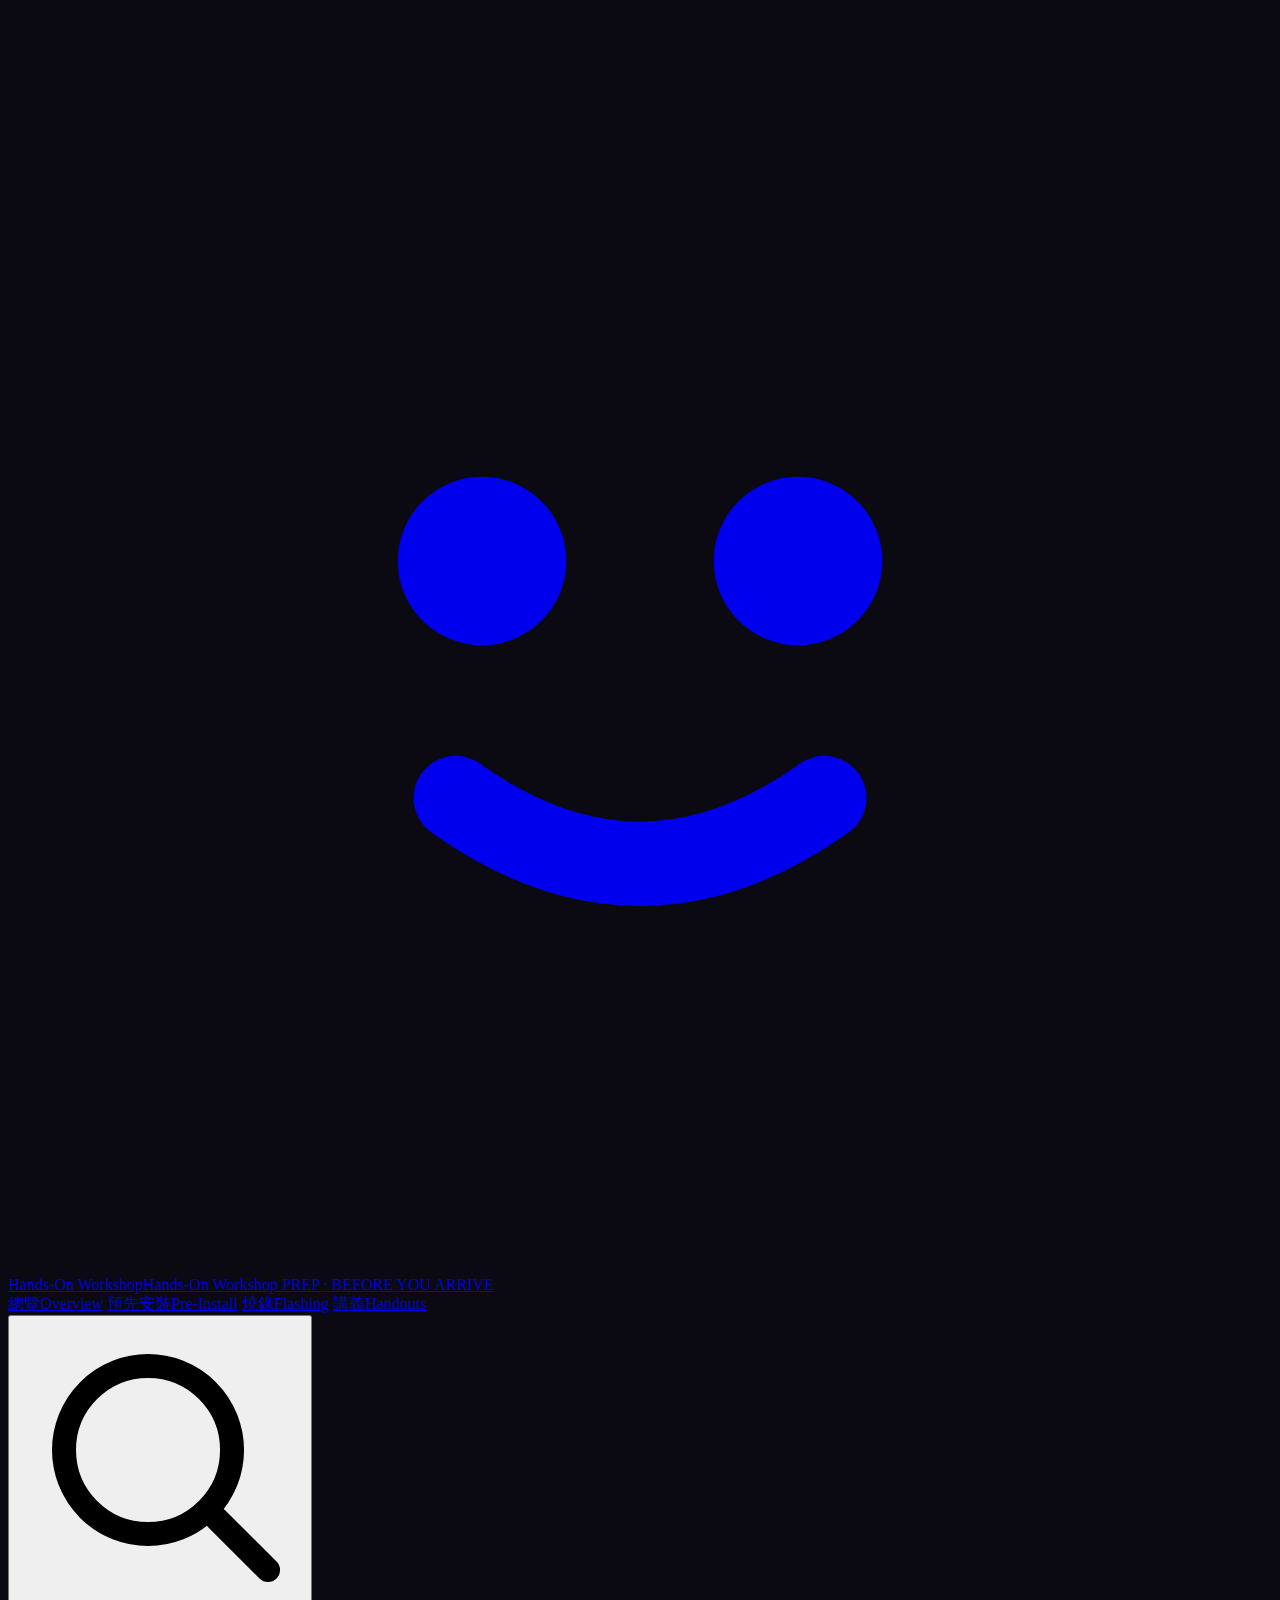
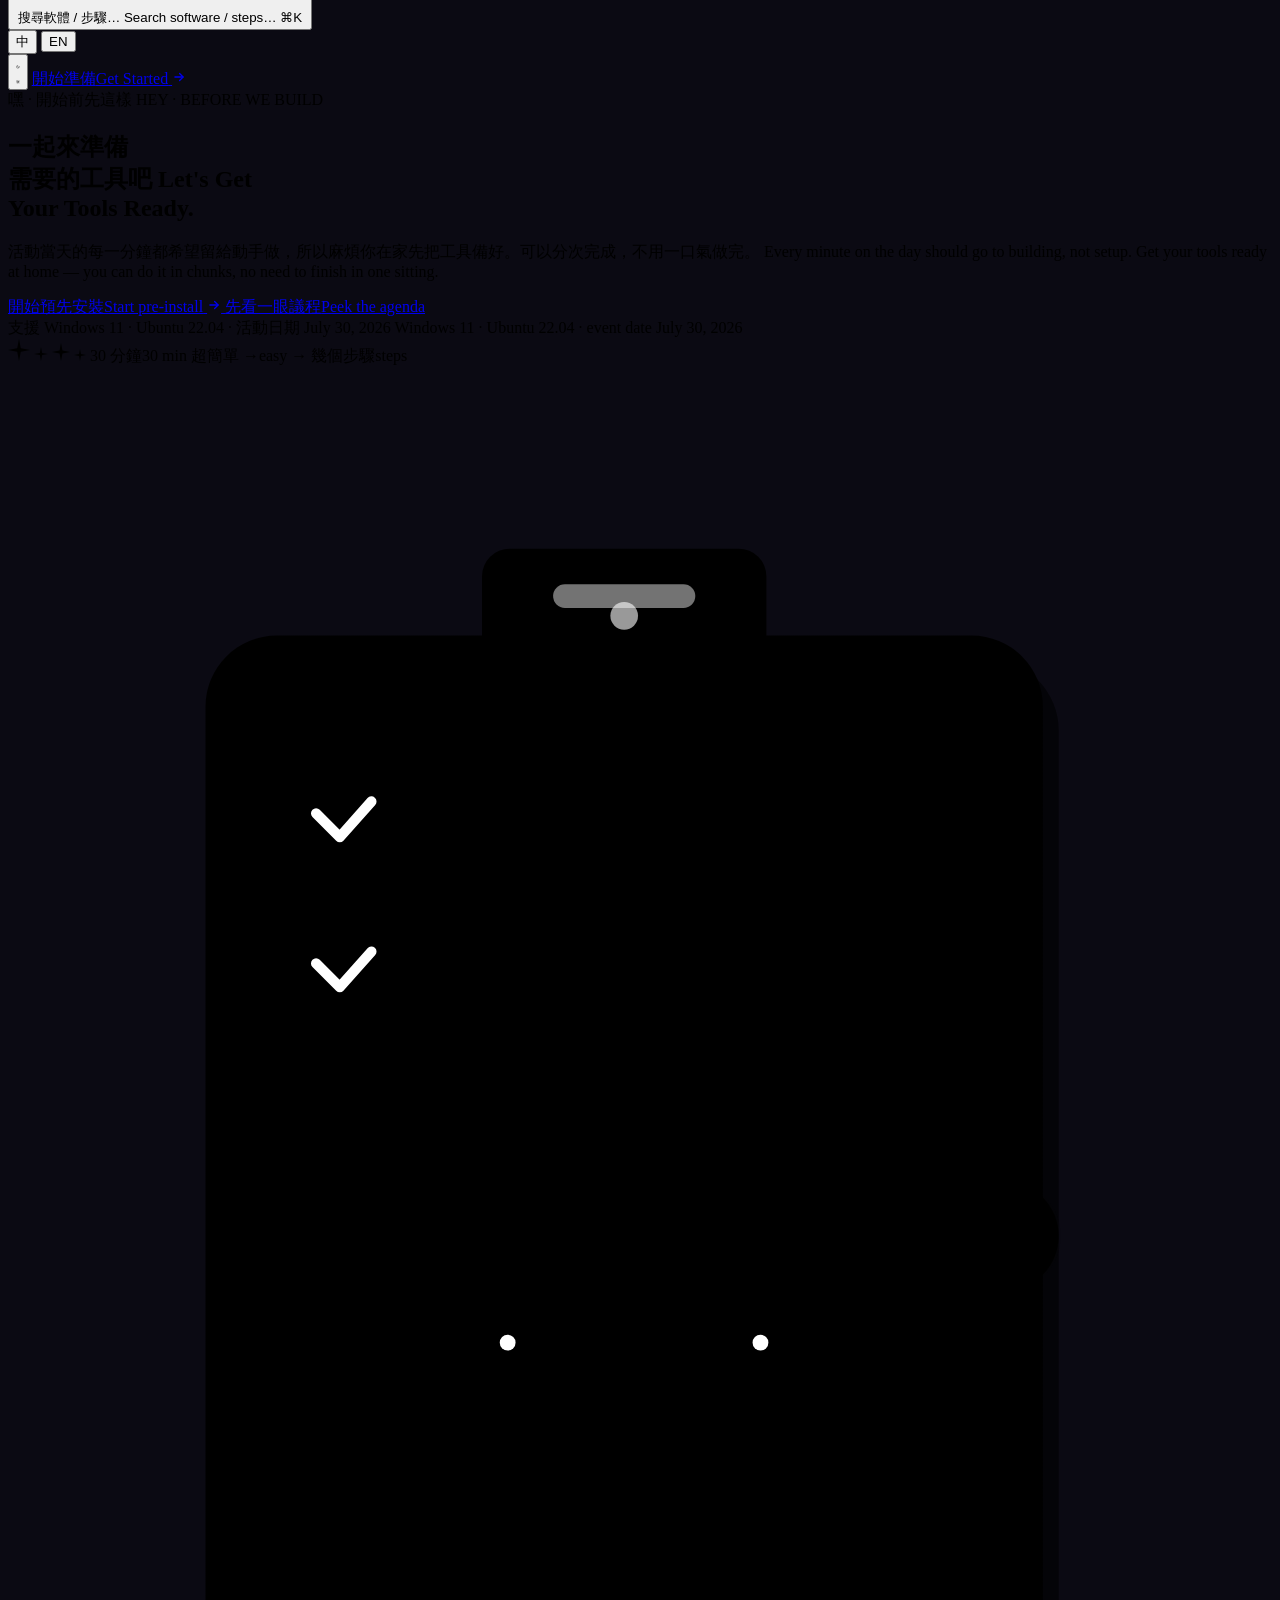
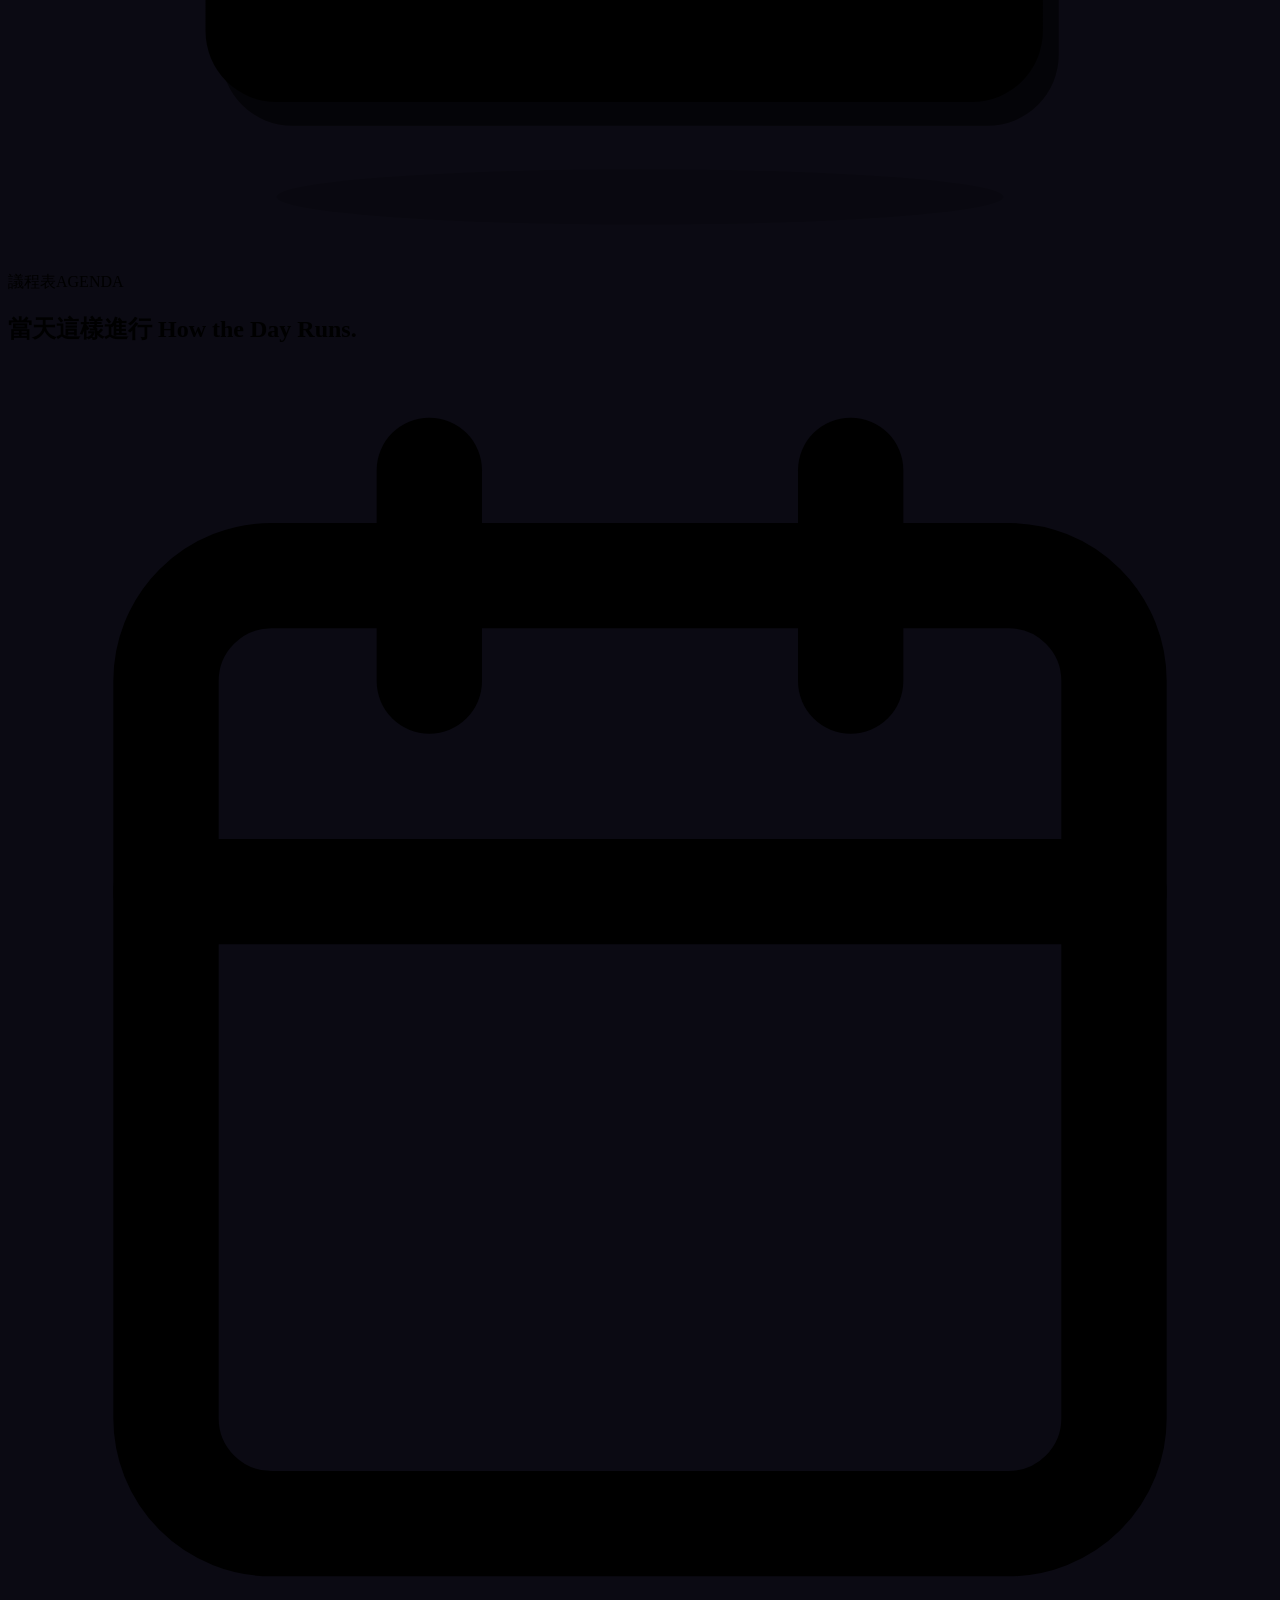
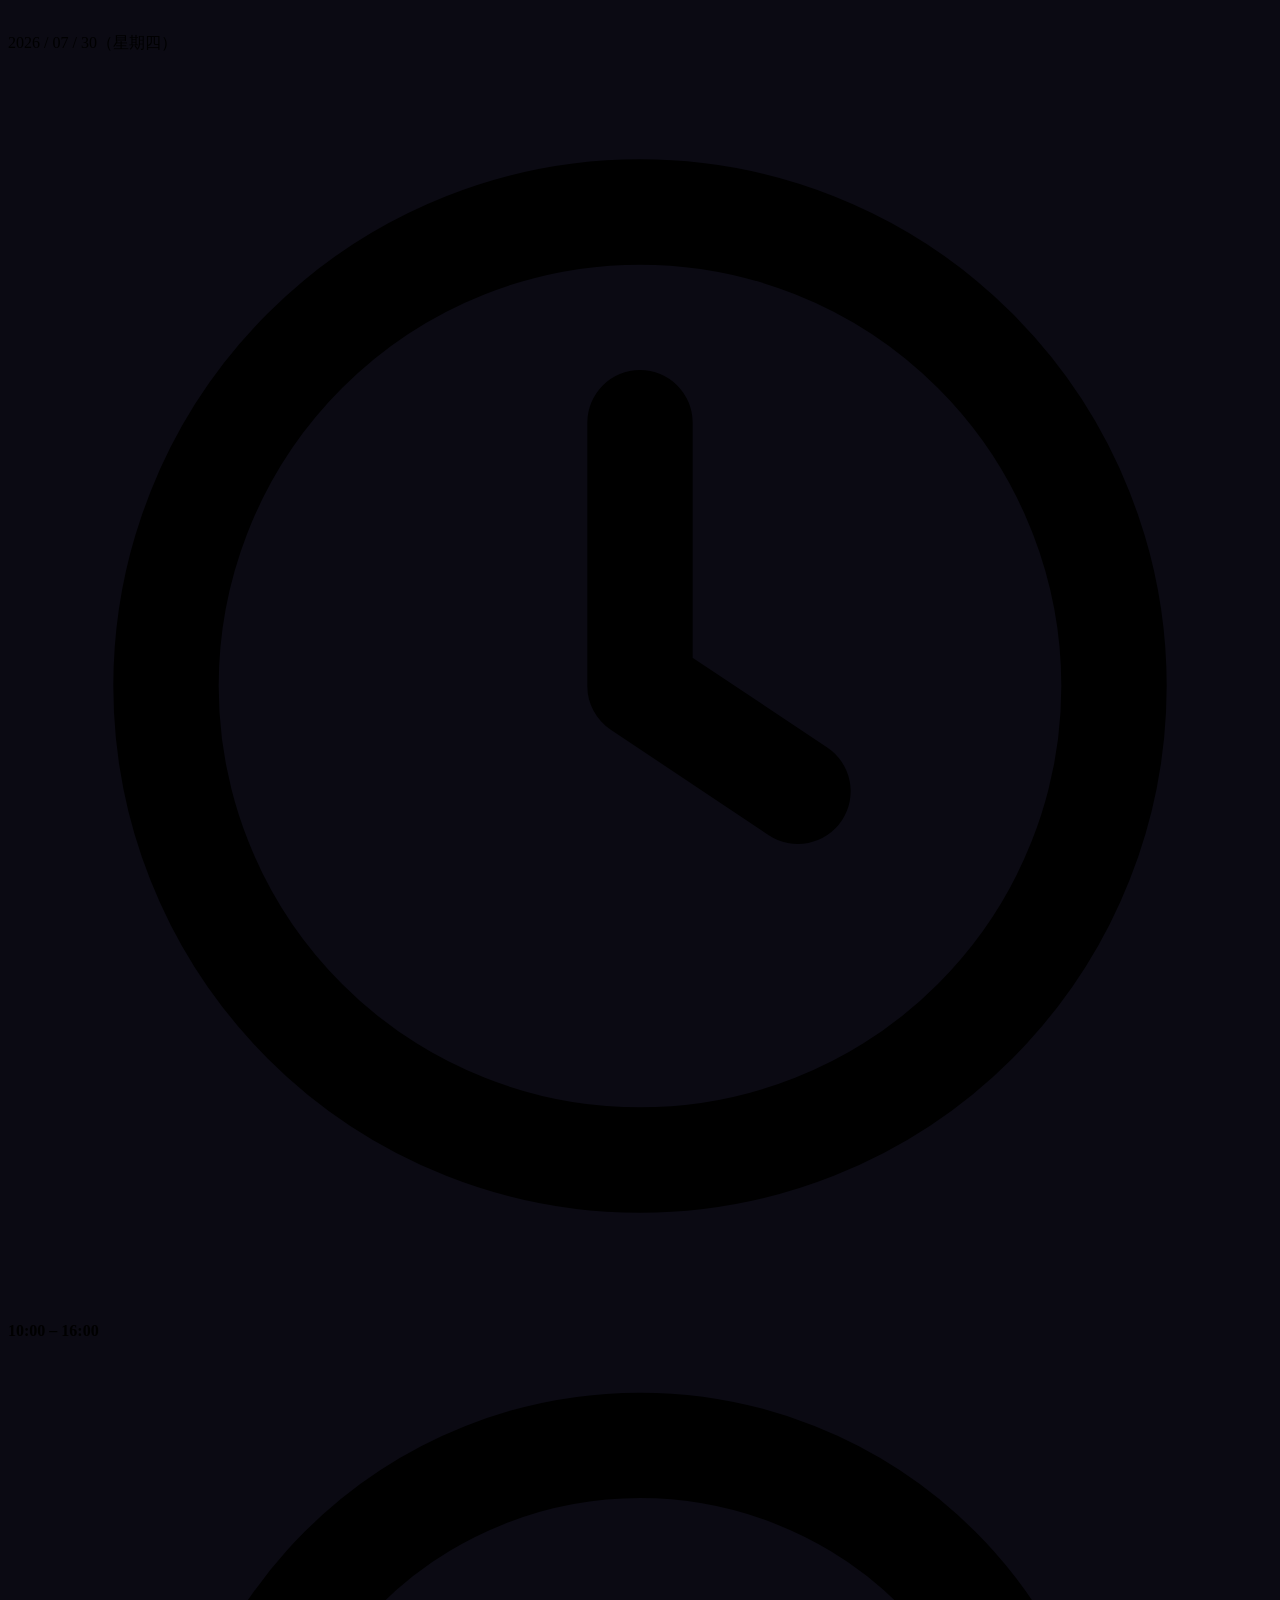
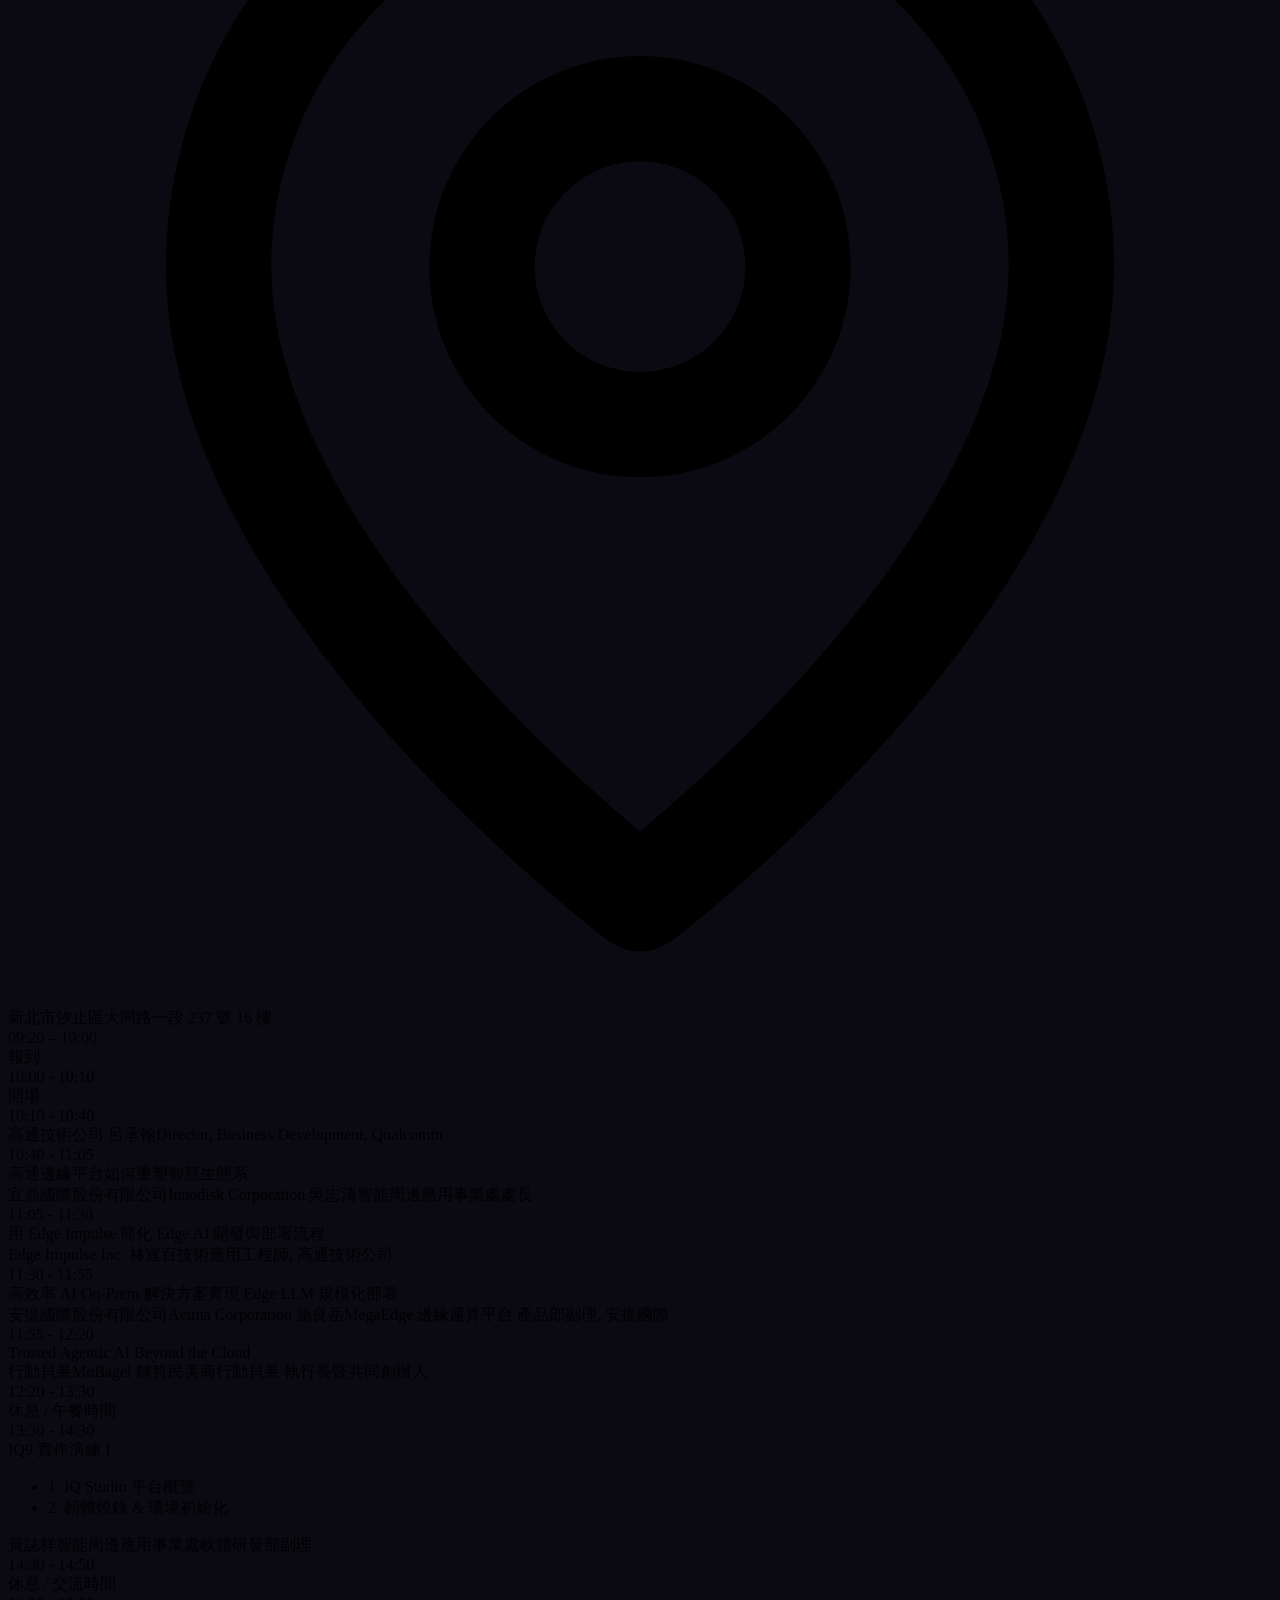
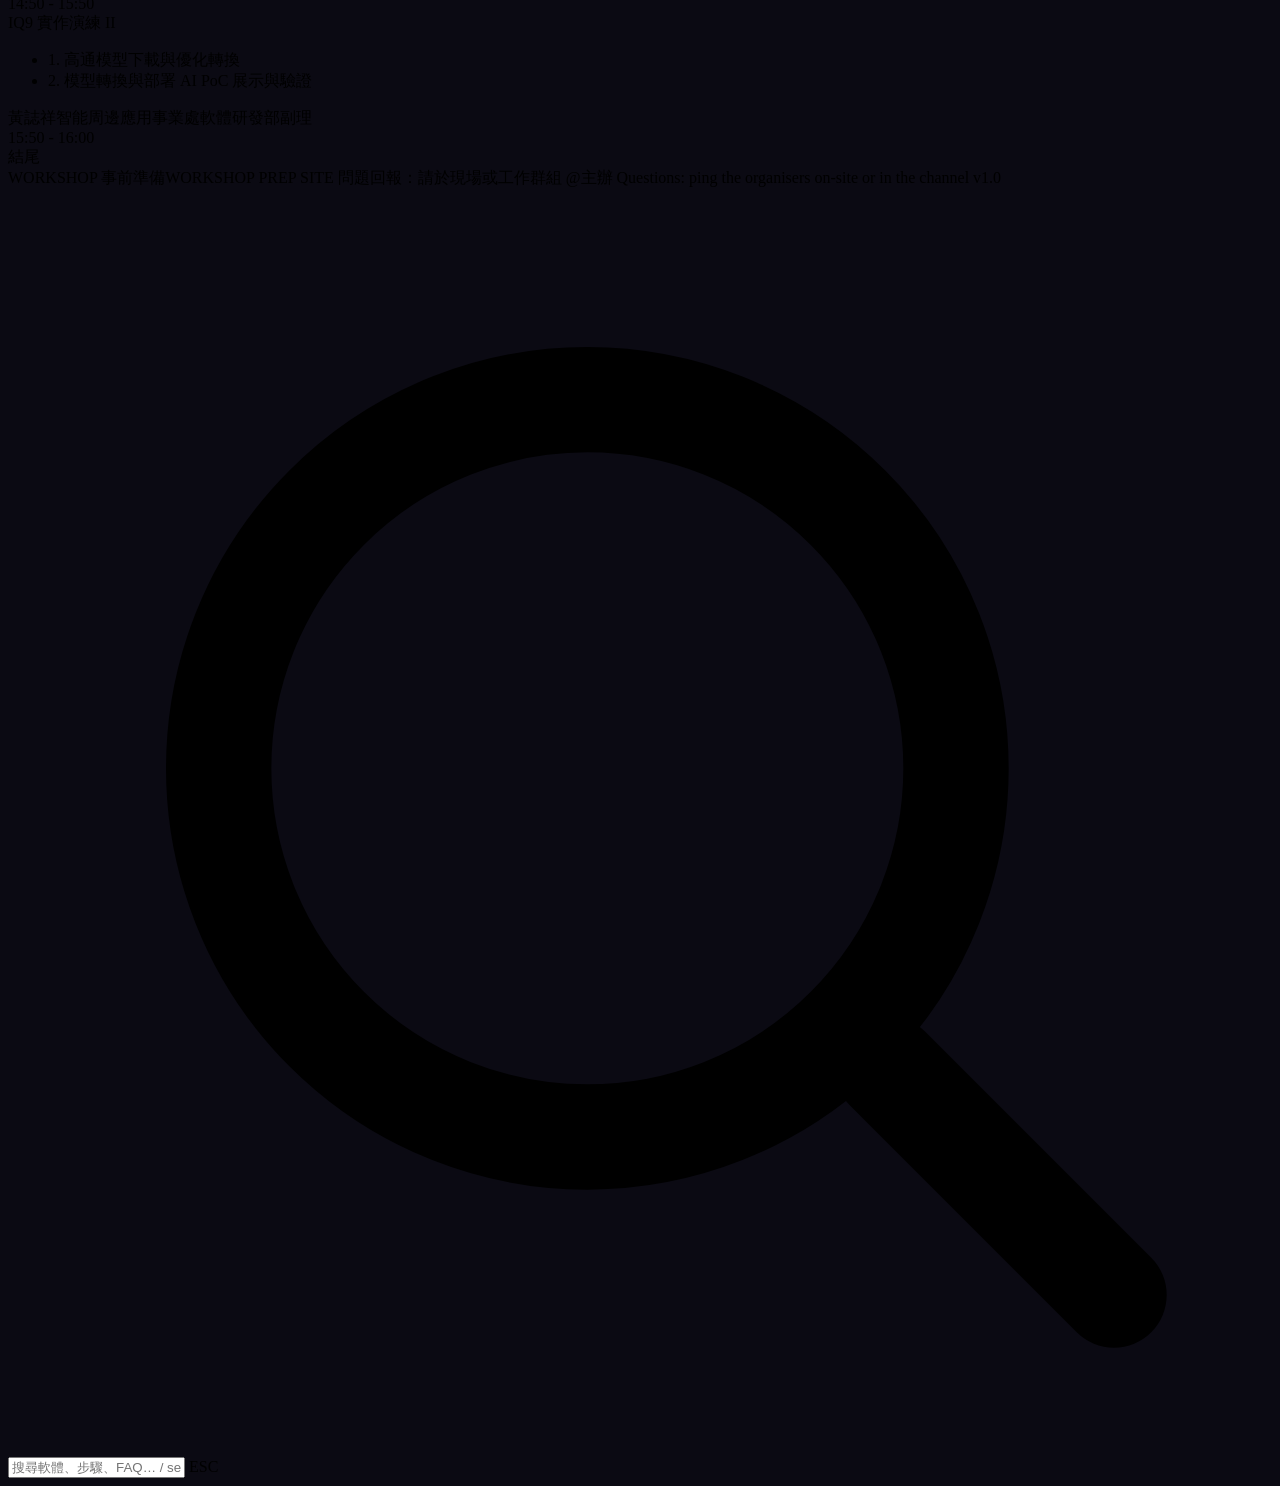
==== commit 27fb86b7: "feat:Fix script page, remove FAQ page, and update flashing page." ====
--- a/index.html
+++ b/index.html
@@ -56,7 +56,6 @@
       <a href="index.html" class="nav-link active"><span class="zh-only">總覽</span><span class="en-only">Overview</span></a>
       <a href="pre-install.html" class="nav-link"><span class="zh-only">預先安裝</span><span class="en-only">Pre-Install</span></a>
       <a href="flashing.html" class="nav-link"><span class="zh-only">燒錄</span><span class="en-only">Flashing</span></a>
-      <a href="faq.html" class="nav-link"><span class="zh-only">FAQ</span><span class="en-only">FAQ</span></a>
       <a href="handouts.html" class="nav-link"><span class="zh-only">講義</span><span class="en-only">Handouts</span></a>
     </nav>
 
@@ -215,60 +214,6 @@
     </div>
   </section>
 
-  <!-- ===== PICK YOUR PATH ===== -->
-  <section class="section">
-    <div class="section-head">
-      <span class="eyebrow"><span class="zh-only">準備清單</span><span class="en-only">WHAT TO PREP</span></span>
-      <h2 class="display">
-        <span class="zh-only">你需要做<span class="grad-text">什麼？</span></span>
-        <span class="en-only">What do You
-Need to Do?</span>
-      </h2>
-    </div>
-
-    <div class="path-grid">
-      <a href="pre-install.html" class="path-card">
-        <span class="icon" aria-hidden="true">
-          <svg viewBox="0 0 24 24" fill="none" stroke="currentColor" stroke-width="2" stroke-linecap="round" stroke-linejoin="round"><path d="M12 2v8"/><path d="m4.93 10.93 1.41 1.41"/><path d="M2 18h2"/><path d="M20 18h2"/><path d="m19.07 10.93-1.41 1.41"/><path d="M22 22H2"/><path d="m16 6-4 4-4-4"/><path d="M16 18a4 4 0 0 0-8 0"/></svg>
-        </span>
-        <h3><span class="zh-only">預先安裝軟體</span><span class="en-only">Pre-install software</span></h3>
-        <p>
-          <span class="zh-only">裝好 adb、Qualcomm Software Center、PCAT、QUD、Docker 與 UART 工具。提供 Windows / Ubuntu 兩條流程。</span>
-          <span class="en-only">Install adb, Qualcomm Software Center, PCAT, QUD, Docker, and UART tools. Side-by-side Windows / Ubuntu flows.</span>
-        </p>
-        <span class="go"><span class="zh-only">前往安裝清單</span><span class="en-only">go to checklist</span>
-          <svg viewBox="0 0 24 24" fill="none" stroke="currentColor" stroke-width="2.2" stroke-linecap="round" stroke-linejoin="round"><path d="M5 12h14"/><path d="m13 6 6 6-6 6"/></svg>
-        </span>
-      </a>
-
-      <a href="flashing.html" class="path-card">
-        <span class="icon" aria-hidden="true">
-          <svg viewBox="0 0 24 24" fill="none" stroke="currentColor" stroke-width="2" stroke-linecap="round" stroke-linejoin="round"><path d="M13 2 3 14h9l-1 8 10-12h-9z"/></svg>
-        </span>
-        <h3><span class="zh-only">燒錄裝置映像</span><span class="en-only">Flash the device</span></h3>
-        <p>
-          <span class="zh-only">依 Windows 燒錄說明書，用 PCAT（Windows）或 QDL（Ubuntu）把系統映像燒進裝置。</span>
-          <span class="en-only">Follow the Windows flashing guide — write the image to the device with PCAT (Windows) or QDL (Ubuntu).</span>
-        </p>
-        <span class="go"><span class="zh-only">前往燒錄說明</span><span class="en-only">go to flashing</span>
-          <svg viewBox="0 0 24 24" fill="none" stroke="currentColor" stroke-width="2.2" stroke-linecap="round" stroke-linejoin="round"><path d="M5 12h14"/><path d="m13 6 6 6-6 6"/></svg>
-        </span>
-      </a>
-
-      <a href="faq.html" class="path-card">
-        <span class="icon" aria-hidden="true">
-          <svg viewBox="0 0 24 24" fill="none" stroke="currentColor" stroke-width="2" stroke-linecap="round" stroke-linejoin="round"><circle cx="12" cy="12" r="10"/><path d="M9.1 9a3 3 0 0 1 5.83 1c0 2-3 3-3 3"/><line x1="12" y1="17" x2="12" y2="17.01"/></svg>
-        </span>
-        <h3><span class="zh-only">常見問題</span><span class="en-only">FAQ</span></h3>
-        <p>
-          <span class="zh-only">UART 接不上？Docker 起不來？驅動裝不起來？卡關前先翻一下。</span>
-          <span class="en-only">UART won't connect? Docker won't start? Driver issues? Skim this before you get stuck.</span>
-        </p>
-        <span class="go"><span class="zh-only">查 FAQ</span><span class="en-only">browse FAQ</span>
-          <svg viewBox="0 0 24 24" fill="none" stroke="currentColor" stroke-width="2.2" stroke-linecap="round" stroke-linejoin="round"><path d="M5 12h14"/><path d="m13 6 6 6-6 6"/></svg>
-        </span>
-      </a>
-    </div>
 
   <!-- ===== AGENDA ===== -->
   <section class="section" id="agenda">
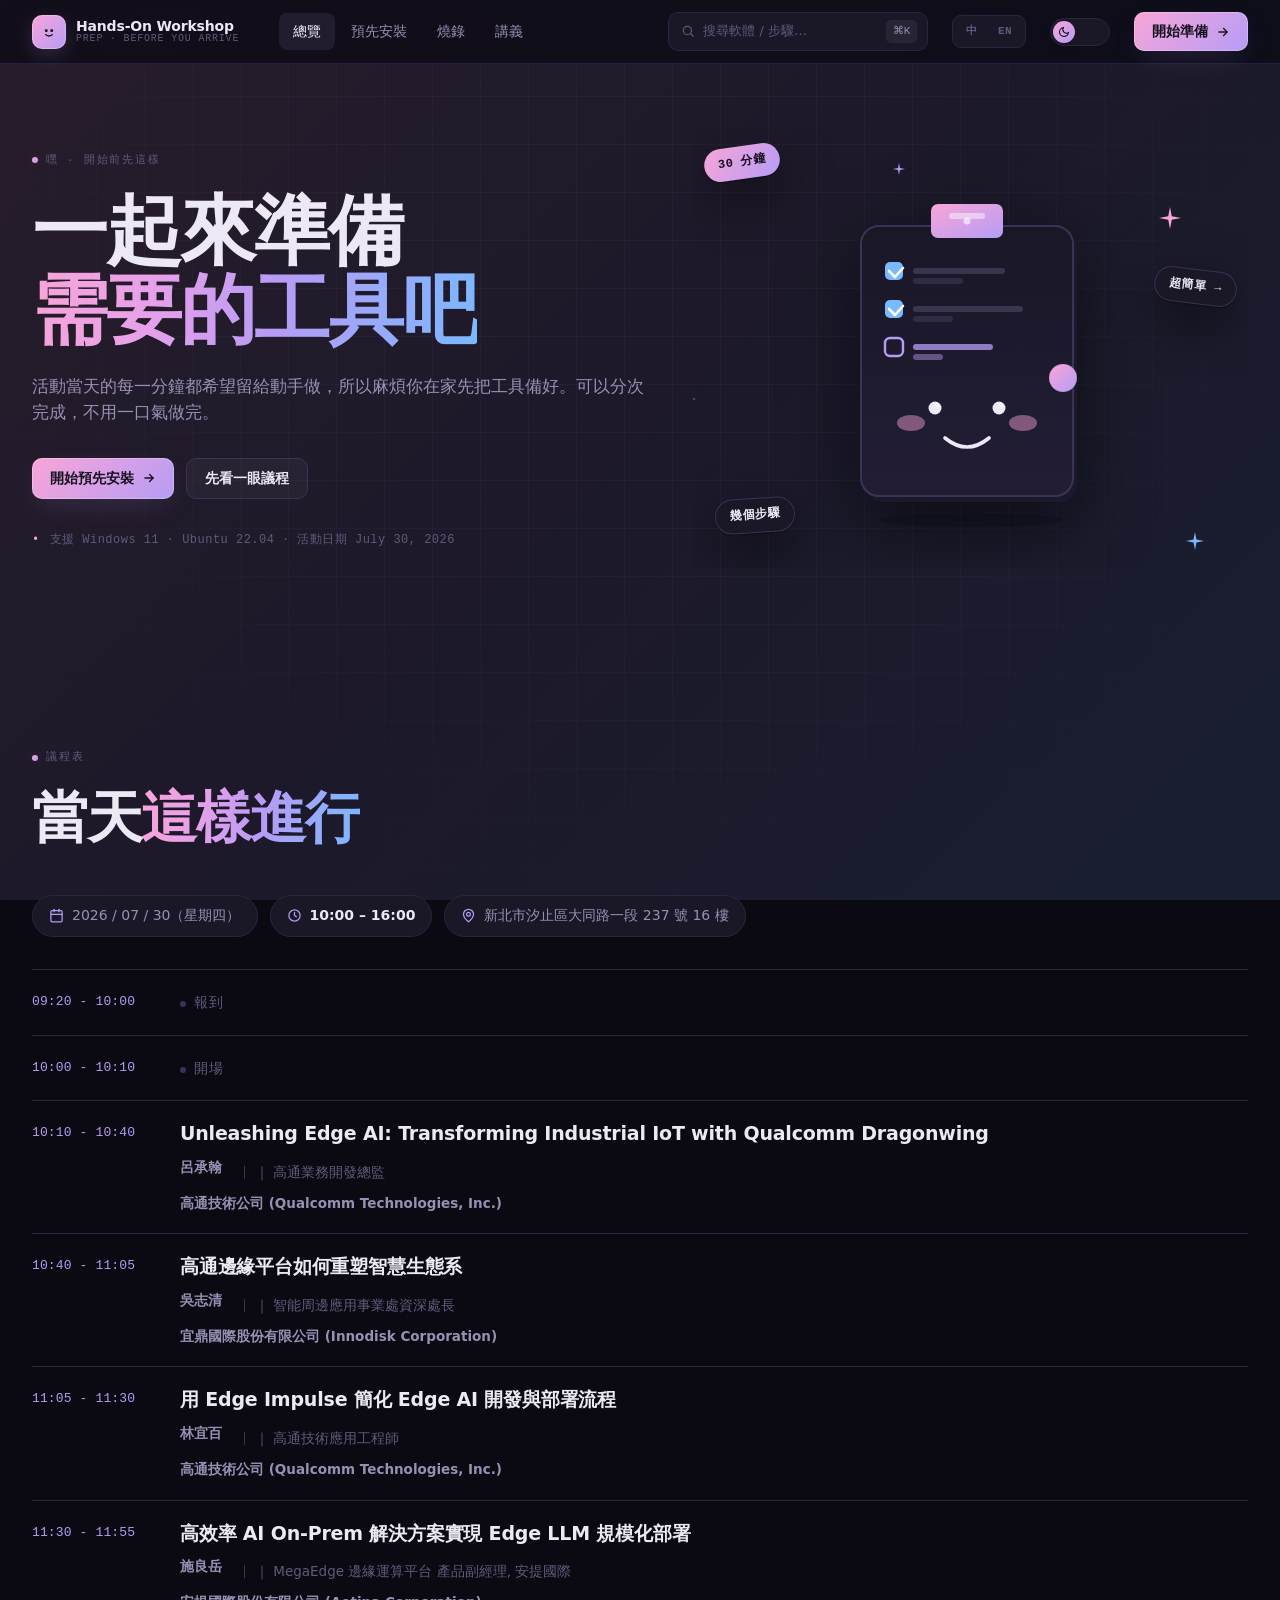
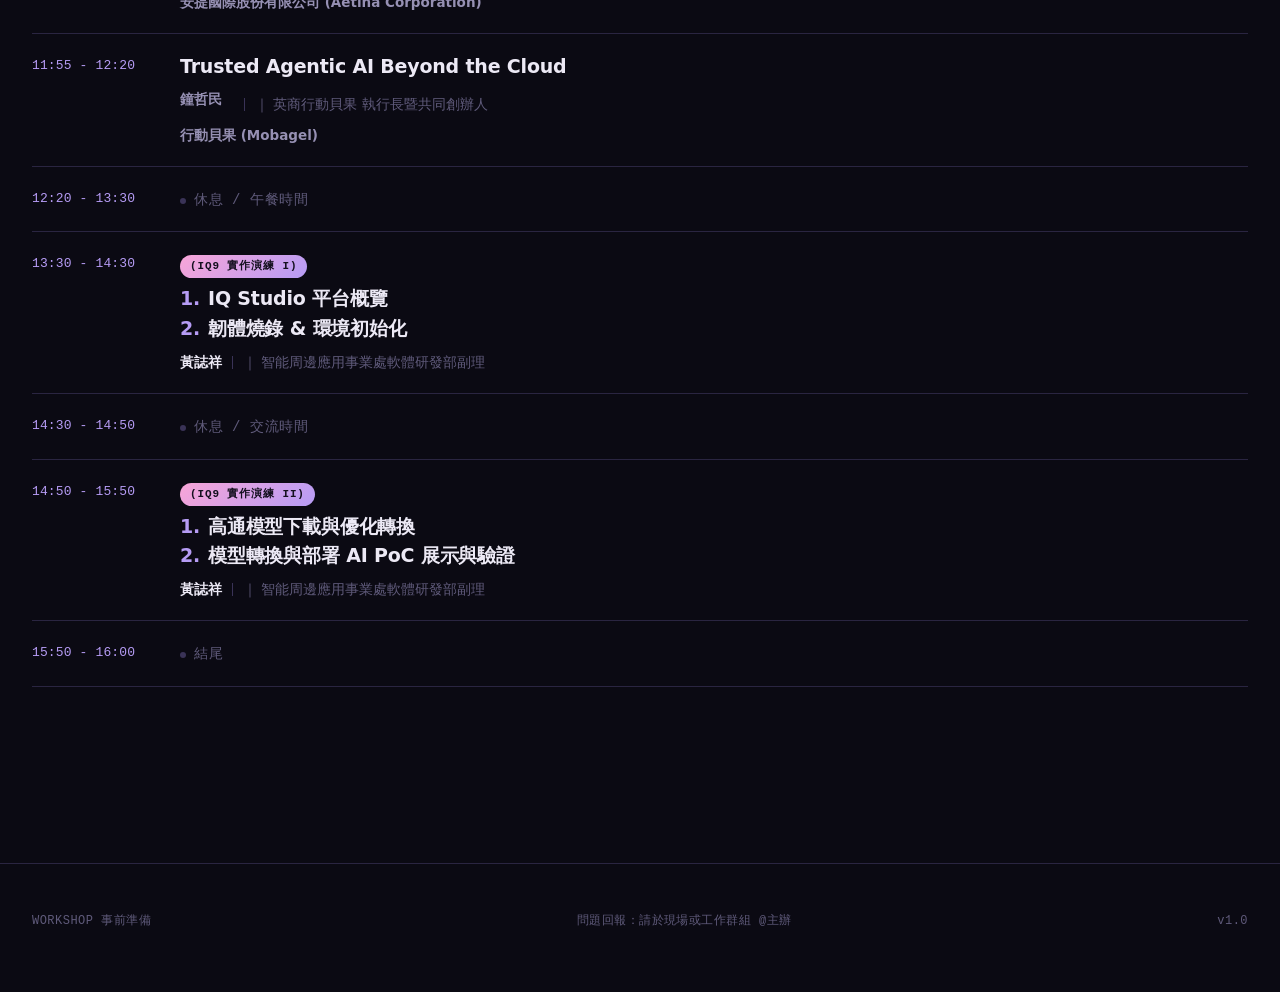
==== commit f0f4124a: "feat: Added video, updated agenda." ====
--- a/index.html
+++ b/index.html
@@ -243,7 +243,7 @@
     <div class="timeline">
 
       <div class="ag-row is-break">
-        <div class="ag-time">09:20 – 10:00</div>
+        <div class="ag-time">09:20 - 10:00</div>
         <div class="ag-body"><div class="ag-label">報到</div></div>
       </div>
 
@@ -255,9 +255,13 @@
       <div class="ag-row">
         <div class="ag-time">10:10 - 10:40</div>
         <div class="ag-body">
-          <div class="ag-speaker">
-            <span class="org">高通技術公司</span>
-            <span class="who"><span class="name">呂承翰</span><span class="divider"></span><span class="role">Director, Business Development,  Qualcomm</span></span>
+          <div class="ag-title">Unleashing Edge AI: Transforming Industrial IoT with Qualcomm Dragonwing</div>
+          <div class="ag-speaker">
+            <span class="org">呂承翰</span>
+            <span class="who"><span class="name"></span><span class="divider"></span><span class="role">｜ 高通業務開發總監</span></span>
+          </div>
+          <div class="ag-speaker">
+            <span class="org">高通技術公司 (Qualcomm Technologies, Inc.)</span>
           </div>
         </div>
       </div>
@@ -267,8 +271,11 @@
         <div class="ag-body">
           <div class="ag-title">高通邊緣平台如何重塑智慧生態系</div>
           <div class="ag-speaker">
-            <span class="org">宜鼎國際股份有限公司<span class="en">Innodisk Corporation</span></span>
-            <span class="who"><span class="name">吳志清</span><span class="divider"></span><span class="role">智能周邊應用事業處處長</span></span>
+            <span class="org">吳志清</span>
+            <span class="who"><span class="name"></span><span class="divider"></span><span class="role">｜ 智能周邊應用事業處資深處長</span></span>
+          </div>
+          <div class="ag-speaker">
+            <span class="org">宜鼎國際股份有限公司 (Innodisk Corporation)</span>
           </div>
         </div>
       </div>
@@ -278,8 +285,11 @@
         <div class="ag-body">
           <div class="ag-title">用 Edge Impulse 簡化 Edge AI 開發與部署流程</div>
           <div class="ag-speaker">
-            <span class="org">Edge Impulse Inc.</span>
-            <span class="who"><span class="name">林宣百</span><span class="divider"></span><span class="role">技術應用工程師, 高通技術公司</span></span>
+            <span class="org">林宜百</span>
+            <span class="who"><span class="name"></span><span class="divider"></span><span class="role">｜ 高通技術應用工程師</span></span>
+          </div>
+          <div class="ag-speaker">
+            <span class="org">高通技術公司 (Qualcomm Technologies, Inc.)</span>
           </div>
         </div>
       </div>
@@ -289,8 +299,11 @@
         <div class="ag-body">
           <div class="ag-title">高效率 AI On-Prem 解決方案實現 Edge LLM 規模化部署</div>
           <div class="ag-speaker">
-            <span class="org">安提國際股份有限公司<span class="en">Aetina Corporation</span></span>
-            <span class="who"><span class="name">施良岳</span><span class="divider"></span><span class="role">MegaEdge 邊緣運算平台 產品部副理, 安提國際</span></span>
+            <span class="org">施良岳</span>
+            <span class="who"><span class="name"></span><span class="divider"></span><span class="role">｜ MegaEdge 邊緣運算平台 產品副經理, 安提國際</span></span>
+          </div>
+          <div class="ag-speaker">
+            <span class="org">安提國際股份有限公司 (Aetina Corporation)</span>
           </div>
         </div>
       </div>
@@ -300,8 +313,11 @@
         <div class="ag-body">
           <div class="ag-title">Trusted Agentic AI Beyond the Cloud</div>
           <div class="ag-speaker">
-            <span class="org">行動貝果<span class="en">MoBagel</span></span>
-            <span class="who"><span class="name">鍾哲民</span><span class="divider"></span><span class="role">美商行動貝果 執行長暨共同創辦人</span></span>
+            <span class="org">鐘哲民</span>
+            <span class="who"><span class="name"></span><span class="divider"></span><span class="role">｜ 英商行動貝果 執行長暨共同創辦人</span></span>
+          </div>
+          <div class="ag-speaker">
+            <span class="org">行動貝果 (Mobagel)</span>
           </div>
         </div>
       </div>
@@ -314,13 +330,13 @@
       <div class="ag-row is-lab">
         <div class="ag-time">13:30 - 14:30</div>
         <div class="ag-body">
-          <span class="ag-tag">IQ9 實作演練 I</span>
+          <span class="ag-tag">(IQ9 實作演練 I)</span>
           <ul class="ag-nums">
             <li><span class="n">1.</span> IQ Studio 平台概覽</li>
             <li><span class="n">2.</span> 韌體燒錄 &amp; 環境初始化</li>
           </ul>
           <div class="ag-speaker">
-            <span class="who"><span class="name">黃誌祥</span><span class="divider"></span><span class="role">智能周邊應用事業處軟體研發部副理</span></span>
+            <span class="who"><span class="name">黃誌祥</span><span class="divider"></span><span class="role">｜ 智能周邊應用事業處軟體研發部副理</span></span>
           </div>
         </div>
       </div>
@@ -333,14 +349,13 @@
       <div class="ag-row is-lab">
         <div class="ag-time">14:50 - 15:50</div>
         <div class="ag-body">
-          <span class="ag-tag">IQ9 實作演練 II</span>
+          <span class="ag-tag">(IQ9 實作演練 II)</span>
           <ul class="ag-nums">
             <li><span class="n">1.</span> 高通模型下載與優化轉換</li>
-            <li>2.
-模型轉換與部署 AI PoC 展示與驗證</li>
+            <li><span class="n">2.</span> 模型轉換與部署 AI PoC 展示與驗證</li>
           </ul>
           <div class="ag-speaker">
-            <span class="who"><span class="name">黃誌祥</span><span class="divider"></span><span class="role">智能周邊應用事業處軟體研發部副理</span></span>
+            <span class="who"><span class="name">黃誌祥</span><span class="divider"></span><span class="role">｜ 智能周邊應用事業處軟體研發部副理</span></span>
           </div>
         </div>
       </div>
--- a/styles.css
+++ b/styles.css
@@ -0,0 +1,1747 @@
+/* =========================================================
+   Hands-On Workshop — shared styles
+   Tokens follow the project palette spec (light + dark).
+   Every color is driven by a CSS custom property on
+   :root + [data-theme="light"] / [data-theme="dark"].
+   ========================================================= */
+
+/* Fonts are loaded via parallel <link> + preconnect in each page's <head>
+   (not @import here) so they fetch alongside this stylesheet instead of
+   after it — avoids a render-blocking round-trip on every navigation. */
+
+/* ===== TOKENS — shared across themes ===== */
+:root {
+  /* type */
+  --font-display: "Inter Tight", "Inter", "Noto Sans TC", "PingFang TC",
+                  "微軟正黑體", system-ui, sans-serif;
+  --font-body:    "Inter", "Inter Tight", "Noto Sans TC", "PingFang TC",
+                  "微軟正黑體", system-ui, sans-serif;
+  --font-mono:    "JetBrains Mono", "SF Mono", ui-monospace, Menlo, Consolas, monospace;
+  --font-cjk:     "Noto Sans TC", "PingFang TC", "微軟正黑體", sans-serif;
+
+  /* metrics */
+  --radius-xs: 4px;
+  --radius-sm: 8px;
+  --radius-md: 12px;
+  --radius-lg: 18px;
+  --radius-pill: 999px;
+
+  --space-1: 4px;   --space-2: 8px;   --space-3: 12px;  --space-4: 16px;
+  --space-5: 20px;  --space-6: 24px;  --space-8: 32px;  --space-10: 40px;
+  --space-12: 48px; --space-16: 64px; --space-20: 80px; --space-24: 96px;
+
+  --ease-out: cubic-bezier(0.2, 0.7, 0.2, 1);
+  --dur-fast: 140ms;
+  --dur-base: 220ms;
+
+  --nav-h: 64px;
+  --max-w: 1280px;
+
+  /* always-dark code surface (terminal-style, both themes) */
+  --code-bg:        #08071a;
+  --code-head-bg:   #11102a;
+  --code-border:    #2a2541;
+  --code-text:      #ECEAF7;
+  --code-text-dim:  #837DA8;
+}
+
+/* ===== LIGHT THEME ===== */
+[data-theme="light"] {
+  --bg:             #fbf9fc;
+  --bg-2:           #f5f0fa;
+  --surface:        #ffffff;
+  --surface-2:      #ebe4f4;
+  --border:         #e0d6ec;
+  --border-strong:  #d3c5e6;
+
+  --text:           #1c1530;
+  --text-2:         #6b5d85;
+  --text-3:         #9690b3;
+
+  --accent:         #7e5be0;
+  --accent-deep:    #6a47c8;
+  --on-accent:      #ffffff;
+  --accent-text:    var(--accent-deep);
+
+  --c-pink:         #e15ba3;
+  --c-lavender:     #7e5be0;
+  --c-blue:         #2e7adb;
+
+  --highlight:      #2e7adb;
+  --success:        #1a8f6e;
+  --warn:           #b4761a;
+  --danger:         #c63a3a;
+
+  --gradient-text:  linear-gradient(100deg, #e15ba3 0%, #b65bc4 30%, #7e5be0 55%, #2e7adb 100%);
+  --gradient-bg:    linear-gradient(135deg, rgba(225,91,163,0.08) 0%, rgba(126,91,224,0.06) 50%, rgba(46,122,219,0.08) 100%);
+  --gradient-btn:   linear-gradient(135deg, #e15ba3 0%, #7e5be0 100%);
+
+  --shadow:         0 1px 2px rgba(28,21,48,0.06), 0 14px 40px rgba(28,21,48,0.10);
+  --shadow-elevated:0 1px 2px rgba(28,21,48,0.06), 0 22px 60px rgba(28,21,48,0.14);
+  --grid-line:      rgba(126,91,224,0.05);
+
+  /* derived */
+  --nav-bg:           rgba(251, 249, 252, 0.78);
+  --nav-border:       rgba(224, 214, 236, 0.7);
+  --surface-hover:    rgba(28, 21, 48, 0.04);
+  --surface-active:   rgba(28, 21, 48, 0.07);
+  --accent-bg-soft:   rgba(126, 91, 224, 0.06);
+  --accent-bg:        rgba(126, 91, 224, 0.10);
+  --accent-bg-strong: rgba(126, 91, 224, 0.14);
+  --kbd-bg:           rgba(28, 21, 48, 0.05);
+
+  --c-lavender-bg:    rgba(126, 91, 224, 0.07);
+  --c-lavender-border:rgba(126, 91, 224, 0.22);
+  --c-blue-bg:        rgba(46, 122, 219, 0.07);
+  --c-blue-border:    rgba(46, 122, 219, 0.22);
+  --c-amber:          #d18e1a;
+  --c-amber-bg:       rgba(209, 142, 26, 0.08);
+  --c-amber-border:   rgba(209, 142, 26, 0.25);
+  --c-pink-bg:        rgba(225, 91, 163, 0.07);
+  --c-pink-border:    rgba(225, 91, 163, 0.22);
+}
+
+/* ===== DARK THEME ===== */
+[data-theme="dark"] {
+  --bg:             #0b0a13;
+  --bg-2:           #13111d;
+  --surface:        #1a1727;
+  --surface-2:      #221d35;
+  --border:         #2a2541;
+  --border-strong:  #3a3357;
+
+  --text:           #ece9f5;
+  --text-2:         #9690b3;
+  --text-3:         #5f5a7a;
+
+  --accent:         #b69cf5;
+  --accent-deep:    #9170e8;
+  --on-accent:      #14101f;
+  --accent-text:    var(--accent);
+
+  --c-pink:         #f8a5d8;
+  --c-lavender:     #b69cf5;
+  --c-blue:         #7ab8ff;
+
+  --highlight:      #7ab8ff;
+  --success:        #7ee0c5;
+  --warn:           #f4c97b;
+  --danger:         #f08585;
+
+  --gradient-text:  linear-gradient(100deg, #f8a5d8 0%, #e6a0ea 28%, #b69cf5 55%, #7ab8ff 100%);
+  --gradient-bg:    linear-gradient(135deg, rgba(248,165,216,0.12) 0%, rgba(182,156,245,0.10) 50%, rgba(122,184,255,0.12) 100%);
+  --gradient-btn:   linear-gradient(135deg, #f8a5d8 0%, #b69cf5 100%);
+
+  --shadow:         0 1px 2px rgba(0,0,0,0.4), 0 18px 50px rgba(0,0,0,0.5);
+  --shadow-elevated:0 1px 2px rgba(0,0,0,0.4), 0 30px 80px rgba(0,0,0,0.55);
+  --grid-line:      rgba(182,156,245,0.05);
+
+  /* derived */
+  --nav-bg:           rgba(11, 10, 19, 0.72);
+  --nav-border:       rgba(58, 50, 112, 0.5);
+  --surface-hover:    rgba(255, 255, 255, 0.04);
+  --surface-active:   rgba(255, 255, 255, 0.07);
+  --accent-bg-soft:   rgba(182, 156, 245, 0.06);
+  --accent-bg:        rgba(182, 156, 245, 0.10);
+  --accent-bg-strong: rgba(182, 156, 245, 0.18);
+  --kbd-bg:           rgba(255, 255, 255, 0.06);
+
+  --c-lavender-bg:    rgba(182, 156, 245, 0.10);
+  --c-lavender-border:rgba(182, 156, 245, 0.30);
+  --c-blue-bg:        rgba(122, 184, 255, 0.08);
+  --c-blue-border:    rgba(122, 184, 255, 0.28);
+  --c-amber:          #f4c97b;
+  --c-amber-bg:       rgba(244, 201, 123, 0.06);
+  --c-amber-border:   rgba(244, 201, 123, 0.28);
+  --c-pink-bg:        rgba(248, 165, 216, 0.10);
+  --c-pink-border:    rgba(248, 165, 216, 0.30);
+}
+
+/* Default = dark (matches iQ-Studio reference). Toggle via [data-theme]. */
+:root { color-scheme: dark; }
+[data-theme="light"] { color-scheme: light; }
+[data-theme="dark"]  { color-scheme: dark; }
+
+/* ===== KEYFRAMES — cute animations ===== */
+@keyframes float-y {
+  0%, 100% { transform: translateY(0); }
+  50%      { transform: translateY(-10px); }
+}
+@keyframes float-tilt {
+  0%, 100% { transform: translateY(0) rotate(-1.5deg); }
+  50%      { transform: translateY(-10px) rotate(1.5deg); }
+}
+@keyframes blink {
+  0%, 92%, 96%, 100% { transform: scaleY(1); }
+  94%                { transform: scaleY(0.1); }
+}
+@keyframes wobble {
+  0%, 100% { transform: rotate(-3deg); }
+  50%      { transform: rotate(3deg); }
+}
+@keyframes sparkle-pulse {
+  0%, 100% { transform: scale(0.85); opacity: 0.55; }
+  50%      { transform: scale(1.15); opacity: 1; }
+}
+@keyframes sticker-drift {
+  0%, 100% { transform: rotate(var(--rot, 0deg)) translateY(0); }
+  50%      { transform: rotate(var(--rot, 0deg)) translateY(-8px); }
+}
+@keyframes wave {
+  0%, 60%, 100% { transform: rotate(0deg); }
+  20%, 40%      { transform: rotate(20deg); }
+}
+@keyframes pop-in {
+  0%   { transform: scale(0) rotate(var(--rot, 0deg)); opacity: 0; }
+  60%  { transform: scale(1.15) rotate(var(--rot, 0deg)); opacity: 1; }
+  100% { transform: scale(1) rotate(var(--rot, 0deg)); opacity: 1; }
+}
+
+/* ===== RESET ===== */
+*, *::before, *::after { box-sizing: border-box; }
+html, body {
+  margin: 0; padding: 0;
+  background: var(--bg);
+  color: var(--text);
+  font-family: var(--font-body);
+  font-size: 16px;
+  line-height: 1.55;
+  -webkit-font-smoothing: antialiased;
+  -moz-osx-font-smoothing: grayscale;
+  text-rendering: optimizeLegibility;
+}
+body {
+  min-height: 100vh;
+  background:
+    var(--gradient-bg),
+    var(--bg);
+  background-attachment: fixed;
+  transition: background-color var(--dur-base) var(--ease-out), color var(--dur-base) var(--ease-out);
+}
+body::before {
+  content: '';
+  position: fixed;
+  inset: 0;
+  pointer-events: none;
+  background-image:
+    linear-gradient(var(--grid-line) 1px, transparent 1px),
+    linear-gradient(90deg, var(--grid-line) 1px, transparent 1px);
+  background-size: 48px 48px;
+  mask-image: radial-gradient(ellipse at 50% 30%, black 30%, transparent 80%);
+  z-index: 0;
+}
+a { color: inherit; text-decoration: none; }
+img { max-width: 100%; display: block; }
+button { font: inherit; color: inherit; background: none; border: 0; cursor: pointer; }
+:focus-visible { outline: 2px solid var(--accent); outline-offset: 2px; border-radius: 4px; }
+
+/* ===== TOP NAV ===== */
+.nav {
+  position: sticky;
+  top: 0;
+  z-index: 50;
+  height: var(--nav-h);
+  display: flex;
+  align-items: center;
+  padding: 0 var(--space-8);
+  background: var(--nav-bg);
+  backdrop-filter: blur(18px) saturate(140%);
+  -webkit-backdrop-filter: blur(18px) saturate(140%);
+  border-bottom: 1px solid var(--nav-border);
+}
+.nav-inner {
+  display: flex;
+  align-items: center;
+  gap: var(--space-6);
+  width: 100%;
+  max-width: var(--max-w);
+  margin: 0 auto;
+}
+.brand {
+  display: flex;
+  align-items: center;
+  gap: 10px;
+  font-family: var(--font-display);
+  font-weight: 700;
+  font-size: 17px;
+  letter-spacing: -0.01em;
+  white-space: nowrap;
+  color: var(--text);
+}
+.brand-mark {
+  width: 34px;
+  height: 34px;
+  border-radius: 10px;
+  background: var(--gradient-btn);
+  display: grid;
+  place-items: center;
+  color: var(--on-accent);
+  flex-shrink: 0;
+  box-shadow: 0 6px 18px var(--accent-bg-strong), inset 0 0 0 1px rgba(255,255,255,0.25);
+  transition: transform var(--dur-base) var(--ease-out);
+}
+.brand-mark svg { width: 22px; height: 22px; overflow: visible; }
+.brand-mark .eye {
+  transform-origin: center;
+  transform-box: fill-box;
+  animation: blink 5.5s ease-in-out infinite;
+}
+.brand-mark .eye-r { animation-delay: 40ms; }
+.brand:hover .brand-mark { animation: wobble 0.45s ease-in-out; }
+.brand-text { display: flex; flex-direction: column; line-height: 1.05; }
+.brand-text .top { font-size: 14px; font-weight: 700; }
+.brand-text .sub {
+  font-family: var(--font-mono);
+  font-size: 10px;
+  font-weight: 500;
+  color: var(--text-3);
+  letter-spacing: 0.08em;
+  text-transform: uppercase;
+}
+
+.nav-links {
+  display: flex;
+  align-items: center;
+  gap: 2px;
+  margin-left: var(--space-4);
+}
+.nav-link {
+  padding: 8px 14px;
+  font-size: 14px;
+  font-weight: 500;
+  color: var(--text-2);
+  border-radius: 8px;
+  transition: color var(--dur-fast), background var(--dur-fast);
+  white-space: nowrap;
+}
+.nav-link:hover { color: var(--text); background: var(--surface-hover); }
+.nav-link.active {
+  color: var(--text);
+  background: var(--accent-bg);
+}
+
+.nav-spacer { flex: 1; }
+
+.nav-search {
+  display: flex;
+  align-items: center;
+  gap: 8px;
+  padding: 7px 10px 7px 12px;
+  width: 260px;
+  min-width: 0;
+  flex-shrink: 1;
+  background: var(--surface);
+  border: 1px solid var(--border);
+  border-radius: 10px;
+  color: var(--text-3);
+  font-size: 13px;
+  transition: border-color var(--dur-fast), background var(--dur-fast);
+}
+.nav-search:hover { border-color: var(--border-strong); }
+.nav-search svg { width: 14px; height: 14px; flex-shrink: 0; }
+.nav-search .label {
+  flex: 1;
+  min-width: 0;
+  text-align: left;
+  white-space: nowrap;
+  overflow: hidden;
+  text-overflow: ellipsis;
+}
+.nav-search .kbd {
+  flex-shrink: 0;
+  font-family: var(--font-mono);
+  font-size: 11px;
+  padding: 2px 6px;
+  background: var(--kbd-bg);
+  border: 1px solid var(--border);
+  border-radius: 5px;
+  color: var(--text-2);
+}
+
+.nav-icons { display: flex; align-items: center; gap: 2px; }
+.icon-btn {
+  width: 36px;
+  height: 36px;
+  display: grid;
+  place-items: center;
+  color: var(--text-3);
+  border-radius: 9px;
+  transition: color var(--dur-fast), background var(--dur-fast);
+}
+.icon-btn:hover { color: var(--text); background: var(--surface-hover); }
+.icon-btn svg { width: 16px; height: 16px; }
+
+/* Theme toggle (sun/moon) — same dimensions as icon-btn */
+.theme-toggle {
+  position: relative;
+  width: 60px;
+  height: 28px;
+  border-radius: 999px;
+  background: var(--surface);
+  border: 1px solid var(--border);
+  flex-shrink: 0;
+  transition: border-color var(--dur-fast), background var(--dur-fast);
+}
+.theme-toggle:hover { border-color: var(--border-strong); }
+.theme-toggle .thumb {
+  position: absolute;
+  top: 2px; left: 2px;
+  width: 22px; height: 22px;
+  background: var(--gradient-btn);
+  border-radius: 999px;
+  display: grid; place-items: center;
+  color: var(--on-accent);
+  transition: transform var(--dur-base) var(--ease-out);
+  box-shadow: 0 2px 6px rgba(0,0,0,0.15);
+}
+.theme-toggle .thumb svg { width: 12px; height: 12px; }
+.theme-toggle .thumb .icon-sun { display: none; }
+.theme-toggle .thumb .icon-moon { display: block; }
+[data-theme="light"] .theme-toggle .thumb { transform: translateX(32px); }
+[data-theme="light"] .theme-toggle .thumb .icon-sun { display: block; }
+[data-theme="light"] .theme-toggle .thumb .icon-moon { display: none; }
+
+/* Language toggle */
+.lang-toggle {
+  display: flex;
+  padding: 3px;
+  background: var(--surface);
+  border: 1px solid var(--border);
+  border-radius: 9px;
+}
+.lang-toggle button {
+  padding: 4px 10px;
+  font-family: var(--font-mono);
+  font-size: 11px;
+  font-weight: 600;
+  color: var(--text-3);
+  border-radius: 6px;
+  letter-spacing: 0.04em;
+  transition: color var(--dur-fast), background var(--dur-fast);
+}
+.lang-toggle button.on {
+  color: var(--on-accent);
+  background: var(--gradient-btn);
+}
+
+.btn-cta {
+  display: inline-flex;
+  align-items: center;
+  gap: 8px;
+  padding: 9px 18px;
+  font-family: var(--font-body);
+  font-weight: 600;
+  font-size: 14px;
+  color: var(--on-accent);
+  background: var(--gradient-btn);
+  border-radius: 10px;
+  box-shadow: 0 10px 30px -8px var(--accent-bg-strong), inset 0 0 0 1px rgba(255,255,255,0.25);
+  transition: transform var(--dur-fast), box-shadow var(--dur-fast);
+  white-space: nowrap;
+}
+.btn-cta:hover { transform: translateY(-1px); box-shadow: 0 14px 36px -8px var(--accent-bg-strong), inset 0 0 0 1px rgba(255,255,255,0.35); }
+.btn-cta:active { transform: translateY(0); }
+
+.btn-ghost {
+  display: inline-flex;
+  align-items: center;
+  gap: 8px;
+  padding: 9px 18px;
+  font-family: var(--font-body);
+  font-weight: 600;
+  font-size: 14px;
+  color: var(--text);
+  background: var(--surface-hover);
+  border: 1px solid var(--border-strong);
+  border-radius: 10px;
+  transition: background var(--dur-fast), border-color var(--dur-fast);
+}
+.btn-ghost:hover { background: var(--surface-active); border-color: var(--accent); }
+
+/* ===== LAYOUT ===== */
+.shell {
+  position: relative;
+  z-index: 1;
+  max-width: var(--max-w);
+  margin: 0 auto;
+  padding: 0 var(--space-8);
+}
+.shell--narrow { max-width: 980px; }
+
+.page { padding: var(--space-16) 0 var(--space-24); }
+.page--with-side {
+  display: grid;
+  grid-template-columns: 220px minmax(0, 1fr);
+  gap: var(--space-12);
+  align-items: start;
+}
+
+/* ===== EYEBROW + TITLES ===== */
+.eyebrow {
+  display: inline-flex;
+  align-items: center;
+  gap: 8px;
+  font-family: var(--font-mono);
+  font-size: 11px;
+  font-weight: 500;
+  letter-spacing: 0.16em;
+  text-transform: uppercase;
+  color: var(--text-3);
+}
+.eyebrow::before {
+  content: '';
+  width: 6px;
+  height: 6px;
+  border-radius: 50%;
+  background: var(--gradient-btn);
+  box-shadow: 0 0 12px var(--accent-bg-strong);
+}
+
+h1.display, h2.display {
+  font-family: var(--font-display);
+  font-weight: 700;
+  letter-spacing: -0.025em;
+  line-height: 1.04;
+  margin: var(--space-5) 0 0;
+  color: var(--text);
+}
+h1.display { font-size: clamp(40px, 6vw, 76px); }
+h2.display { font-size: clamp(32px, 4.4vw, 56px); }
+
+.grad-text {
+  background: var(--gradient-text);
+  -webkit-background-clip: text;
+  background-clip: text;
+  -webkit-text-fill-color: transparent;
+  color: transparent;
+}
+
+.lead {
+  margin: var(--space-6) 0 0;
+  font-size: 17px;
+  line-height: 1.55;
+  color: var(--text-2);
+  max-width: 60ch;
+  text-wrap: pretty;
+}
+
+/* ===== HERO ===== */
+.hero {
+  display: grid;
+  grid-template-columns: 1.05fr 0.95fr;
+  gap: var(--space-12);
+  align-items: center;
+  min-height: 540px;
+}
+
+/* ===== MASCOT (homepage hero character) ===== */
+.mascot-wrap {
+  position: relative;
+  display: grid;
+  place-items: center;
+  min-height: 440px;
+  padding: var(--space-6) var(--space-4);
+  overflow: clip;
+}
+.mascot {
+  position: relative;
+  width: 100%;
+  max-width: 320px;
+  animation: float-tilt 5s ease-in-out infinite;
+  filter: drop-shadow(0 24px 36px rgba(126,91,224,0.18));
+}
+[data-theme="dark"] .mascot { filter: drop-shadow(0 24px 36px rgba(0,0,0,0.5)); }
+.mascot .eye {
+  transform-origin: center;
+  transform-box: fill-box;
+  animation: blink 6s ease-in-out infinite;
+}
+.mascot .eye-r { animation-delay: 60ms; }
+.mascot .hand {
+  transform-origin: 60% 90%;
+  transform-box: fill-box;
+  animation: wave 3.2s ease-in-out infinite;
+  animation-delay: 0.8s;
+}
+
+.sticker {
+  --rot: 0deg;
+  position: absolute;
+  padding: 7px 14px;
+  font-family: var(--font-mono);
+  font-size: 12px;
+  font-weight: 600;
+  letter-spacing: 0.04em;
+  background: var(--surface);
+  border: 1px solid var(--border-strong);
+  border-radius: 999px;
+  color: var(--text);
+  box-shadow: var(--shadow);
+  white-space: nowrap;
+  transform: rotate(var(--rot));
+  animation: sticker-drift 3.5s ease-in-out infinite;
+  z-index: 2;
+}
+.sticker.accent {
+  background: var(--gradient-btn);
+  color: var(--on-accent);
+  border: 0;
+}
+.sticker-1 { --rot: -8deg; top: 4%;   left: 2%;    animation-delay: 0.1s; }
+.sticker-2 { --rot: 7deg;  top: 32%;  right: 2%;    animation-delay: 0.7s; }
+.sticker-3 { --rot: -4deg; bottom: 8%; left: 4%;    animation-delay: 1.2s; }
+
+.sparkle {
+  position: absolute;
+  color: var(--c-pink);
+  animation: sparkle-pulse 2.4s ease-in-out infinite;
+  z-index: 1;
+  pointer-events: none;
+}
+.sparkle svg { display: block; }
+.sparkle-1 { top: 18%; right: 12%; color: var(--c-pink);     animation-delay: 0s; }
+.sparkle-2 { top: 60%; left: -2%;  color: var(--c-lavender); animation-delay: 0.6s; }
+.sparkle-3 { bottom: 4%; right: 8%; color: var(--c-blue);     animation-delay: 1.1s; }
+.sparkle-4 { top: 8%;  left: 36%;  color: var(--c-lavender); animation-delay: 1.6s; }
+
+@media (prefers-reduced-motion: reduce) {
+  .mascot, .sticker, .sparkle, .brand-mark .eye, .mascot .eye, .mascot .hand,
+  .console-head .live::before { animation: none !important; }
+}
+.hero-cta-row {
+  display: flex;
+  gap: var(--space-3);
+  margin-top: var(--space-8);
+  flex-wrap: wrap;
+}
+.hero-meta {
+  display: flex;
+  align-items: center;
+  gap: 10px;
+  margin-top: var(--space-8);
+  font-family: var(--font-mono);
+  font-size: 12px;
+  color: var(--text-3);
+  letter-spacing: 0.04em;
+}
+.hero-meta::before { content: '•'; color: var(--c-pink); }
+
+/* Hero visual: a "console" panel — always darker than page */
+.console {
+  position: relative;
+  background: var(--code-bg);
+  border: 1px solid var(--code-border);
+  border-radius: var(--radius-lg);
+  padding: var(--space-5);
+  box-shadow: var(--shadow-elevated);
+  overflow: hidden;
+  color: var(--code-text);
+}
+.console::before {
+  content: '';
+  position: absolute;
+  inset: 0;
+  pointer-events: none;
+  background: repeating-linear-gradient(135deg, rgba(255,255,255,0.018) 0 1px, transparent 1px 9px);
+}
+.console-head {
+  display: flex;
+  justify-content: space-between;
+  align-items: center;
+  font-family: var(--font-mono);
+  font-size: 11px;
+  color: var(--code-text-dim);
+  letter-spacing: 0.08em;
+  text-transform: uppercase;
+  margin-bottom: var(--space-4);
+}
+.console-head .live {
+  display: inline-flex;
+  align-items: center;
+  gap: 6px;
+  color: #f2a8dc;
+}
+.console-head .live::before {
+  content: '';
+  width: 7px; height: 7px;
+  border-radius: 50%;
+  background: #f2a8dc;
+  box-shadow: 0 0 10px #f2a8dc;
+  animation: pulse 1.4s ease-in-out infinite;
+}
+@keyframes pulse { 50% { opacity: 0.35; } }
+
+.console-body {
+  position: relative;
+  min-height: 280px;
+  border-radius: var(--radius-md);
+  background:
+    radial-gradient(600px 200px at 20% 0%, rgba(244,181,226,0.10), transparent 60%),
+    radial-gradient(500px 200px at 100% 100%, rgba(156,197,249,0.10), transparent 60%),
+    #07061a;
+  border: 1px solid #2a2541;
+  padding: var(--space-5);
+  font-family: var(--font-mono);
+  font-size: 12px;
+  color: #B6B1D6;
+}
+.console-foot {
+  margin-top: var(--space-4);
+  padding-top: var(--space-4);
+  border-top: 1px solid var(--code-border);
+  font-family: var(--font-mono);
+  font-size: 12px;
+  color: var(--code-text);
+}
+.console-foot .pipe { color: #B6A4F4; margin-right: 6px; }
+.console-foot .arrow { color: #f2a8dc; margin: 0 6px; }
+
+.tag {
+  position: absolute;
+  padding: 4px 8px;
+  font-family: var(--font-mono);
+  font-size: 11px;
+  background: rgba(244, 181, 226, 0.12);
+  border: 1px solid rgba(244, 181, 226, 0.35);
+  color: #f2a8dc;
+  border-radius: 5px;
+  white-space: nowrap;
+}
+
+/* ===== SECTION ===== */
+.section { padding: var(--space-20) 0; }
+.section-head { margin-bottom: var(--space-12); max-width: 800px; }
+
+/* ===== CARD GRID — "Pick your path" ===== */
+.path-grid {
+  display: grid;
+  grid-template-columns: repeat(3, 1fr);
+  gap: var(--space-4);
+}
+.path-card {
+  position: relative;
+  display: flex;
+  flex-direction: column;
+  gap: var(--space-3);
+  padding: var(--space-6);
+  background: var(--surface);
+  border: 1px solid var(--border);
+  border-radius: var(--radius-lg);
+  transition: border-color var(--dur-base), transform var(--dur-base), background var(--dur-base);
+  min-height: 220px;
+  overflow: hidden;
+  color: var(--text);
+}
+.path-card::after {
+  content: '';
+  position: absolute;
+  inset: 0;
+  border-radius: var(--radius-lg);
+  background: var(--gradient-bg);
+  opacity: 0;
+  pointer-events: none;
+  transition: opacity var(--dur-base);
+}
+.path-card:hover { border-color: var(--border-strong); transform: translateY(-2px); }
+.path-card:hover::after { opacity: 1; }
+.path-card .num {
+  font-family: var(--font-mono);
+  font-size: 11px;
+  color: var(--text-3);
+  letter-spacing: 0.12em;
+}
+.path-card h3 {
+  font-family: var(--font-display);
+  font-weight: 700;
+  font-size: 22px;
+  letter-spacing: -0.015em;
+  margin: 0;
+  color: var(--text);
+}
+.path-card p {
+  font-size: 14px;
+  color: var(--text-2);
+  line-height: 1.55;
+  flex: 1;
+}
+.path-card .go {
+  display: inline-flex;
+  align-items: center;
+  gap: 6px;
+  font-size: 13px;
+  font-weight: 600;
+  color: var(--accent-text);
+  font-family: var(--font-mono);
+  letter-spacing: 0.02em;
+  position: relative;
+  z-index: 1;
+}
+.path-card .go svg { width: 14px; height: 14px; transition: transform var(--dur-fast); }
+.path-card:hover .go svg { transform: translateX(3px); }
+.path-card .icon {
+  width: 38px;
+  height: 38px;
+  display: grid;
+  place-items: center;
+  background: var(--accent-bg);
+  border: 1px solid var(--c-pink-border);
+  border-radius: 10px;
+  color: var(--accent-text);
+}
+.path-card .icon svg { width: 18px; height: 18px; }
+
+/* ===== TIMELINE / STATUS STRIP ===== */
+.status-bar {
+  display: flex;
+  align-items: center;
+  gap: var(--space-4);
+  padding: var(--space-4) var(--space-5);
+  background: var(--surface);
+  border: 1px solid var(--border);
+  border-radius: var(--radius-md);
+  font-family: var(--font-mono);
+  font-size: 12px;
+  color: var(--text-2);
+}
+.status-bar .dot {
+  width: 8px; height: 8px; border-radius: 50%;
+  background: var(--success);
+  box-shadow: 0 0 10px var(--success);
+}
+.status-bar .progress {
+  flex: 1;
+  height: 6px;
+  background: var(--surface-2);
+  border-radius: 999px;
+  overflow: hidden;
+}
+.status-bar .progress-fill {
+  height: 100%;
+  background: var(--gradient-btn);
+  border-radius: 999px;
+  transition: width var(--dur-base) var(--ease-out);
+}
+
+/* ===== SIDEBAR ===== */
+.side-nav {
+  position: sticky;
+  top: calc(var(--nav-h) + var(--space-8));
+  display: flex;
+  flex-direction: column;
+  gap: 2px;
+  padding-right: var(--space-4);
+  border-right: 1px solid var(--border);
+}
+.side-nav-head {
+  font-family: var(--font-mono);
+  font-size: 11px;
+  font-weight: 600;
+  color: var(--text-3);
+  letter-spacing: 0.12em;
+  text-transform: uppercase;
+  padding: 0 12px;
+  margin-bottom: var(--space-3);
+}
+.side-nav a {
+  display: flex;
+  align-items: center;
+  gap: 8px;
+  padding: 8px 12px;
+  font-size: 13px;
+  color: var(--text-2);
+  border-radius: 8px;
+  transition: color var(--dur-fast), background var(--dur-fast);
+  border-left: 2px solid transparent;
+  margin-left: -2px;
+}
+.side-nav a:hover { color: var(--text); background: var(--surface-hover); }
+.side-nav a.active {
+  color: var(--text);
+  background: var(--accent-bg-soft);
+  border-left-color: var(--accent);
+}
+.side-nav .num {
+  font-family: var(--font-mono);
+  font-size: 11px;
+  color: var(--text-3);
+  width: 18px;
+}
+
+/* ===== TABS (Windows / Ubuntu) ===== */
+.tabs {
+  display: inline-flex;
+  padding: 4px;
+  background: var(--surface);
+  border: 1px solid var(--border);
+  border-radius: 10px;
+  gap: 2px;
+}
+.tab {
+  display: inline-flex;
+  align-items: center;
+  gap: 8px;
+  padding: 7px 14px;
+  font-size: 13px;
+  font-weight: 600;
+  color: var(--text-3);
+  border-radius: 7px;
+  transition: color var(--dur-fast), background var(--dur-fast);
+}
+.tab svg { width: 14px; height: 14px; }
+.tab:hover { color: var(--text); }
+.tab.on {
+  color: var(--text);
+  background: var(--surface-2);
+  box-shadow: inset 0 0 0 1px var(--border-strong);
+}
+
+/* ===== STEP ===== */
+.step {
+  display: grid;
+  grid-template-columns: 56px minmax(0, 1fr);
+  gap: var(--space-6);
+  padding: var(--space-8) 0;
+  border-bottom: 1px dashed var(--border);
+}
+.step:last-child { border-bottom: 0; }
+.step-num {
+  font-family: var(--font-display);
+  font-weight: 700;
+  font-size: 32px;
+  color: transparent;
+  background: var(--gradient-text);
+  -webkit-background-clip: text;
+  background-clip: text;
+  letter-spacing: -0.02em;
+  line-height: 1;
+}
+.step-body h3 {
+  font-family: var(--font-display);
+  font-weight: 700;
+  font-size: 24px;
+  letter-spacing: -0.015em;
+  margin: 0;
+  color: var(--text);
+}
+.step-body .sub {
+  margin-top: 6px;
+  font-size: 14px;
+  color: var(--text-3);
+}
+.step-body p {
+  margin: var(--space-3) 0 0;
+  color: var(--text-2);
+  font-size: 15px;
+  line-height: 1.65;
+  max-width: 68ch;
+}
+.step-body strong { color: var(--text); font-weight: 600; }
+
+.step-checkbox {
+  display: inline-flex;
+  align-items: center;
+  gap: 8px;
+  margin-top: var(--space-4);
+  padding: 7px 12px;
+  font-family: var(--font-mono);
+  font-size: 12px;
+  color: var(--text-2);
+  background: var(--surface);
+  border: 1px solid var(--border);
+  border-radius: 8px;
+  cursor: pointer;
+  transition: color var(--dur-fast), background var(--dur-fast), border-color var(--dur-fast);
+  user-select: none;
+}
+.step-checkbox:hover { color: var(--text); background: var(--surface-hover); }
+.step-checkbox .box {
+  width: 14px; height: 14px;
+  border-radius: 4px;
+  border: 1.5px solid var(--border-strong);
+  display: grid; place-items: center;
+  flex-shrink: 0;
+  transition: background var(--dur-fast), border-color var(--dur-fast);
+}
+.step-checkbox .box svg { width: 10px; height: 10px; color: var(--on-accent); opacity: 0; transition: opacity var(--dur-fast); }
+.step-checkbox.done .box { background: var(--gradient-btn); border-color: transparent; }
+.step-checkbox.done .box svg { opacity: 1; }
+.step-checkbox.done {
+  color: var(--success);
+  border-color: color-mix(in oklab, var(--success) 35%, transparent);
+  background: color-mix(in oklab, var(--success) 8%, transparent);
+}
+
+.tab-panels { margin-top: var(--space-4); }
+.tab-panel { display: none; }
+.tab-panel.on { display: block; }
+
+/* ===== VIDEO CARD ===== */
+.video-card {
+  margin-top: var(--space-8);
+  display: grid;
+  grid-template-columns: auto 1fr;
+  gap: var(--space-4);
+  padding: var(--space-6);
+  border: 1px solid var(--border-strong);
+  border-radius: var(--radius-lg);
+  background:
+    radial-gradient(circle at top left, rgba(255,255,255,0.18), transparent 36%),
+    linear-gradient(135deg, var(--accent-bg-strong) 0%, rgba(255,255,255,0.02) 100%);
+  box-shadow: var(--shadow);
+  position: relative;
+  overflow: hidden;
+}
+.video-card::before {
+  content: '';
+  position: absolute;
+  inset: -20% auto auto -10%;
+  width: 180px;
+  height: 180px;
+  background: radial-gradient(circle, rgba(255,255,255,0.16), transparent 70%);
+  pointer-events: none;
+}
+.video-card__badge {
+  width: 48px;
+  height: 48px;
+  border-radius: 16px;
+  display: grid;
+  place-items: center;
+  font-size: 24px;
+  background: var(--gradient-btn);
+  color: var(--on-accent);
+  box-shadow: 0 14px 30px -12px var(--accent-bg-strong);
+  animation: float-y 3.2s ease-in-out infinite;
+}
+.video-card__body h3 {
+  margin: 0 0 var(--space-2);
+  font-size: clamp(20px, 2.3vw, 26px);
+  line-height: 1.2;
+}
+.video-card__eyebrow {
+  display: inline-block;
+  margin-bottom: var(--space-2);
+  font-size: 11px;
+  font-weight: 800;
+  letter-spacing: 0.16em;
+  text-transform: uppercase;
+  color: var(--accent-text);
+}
+.video-card__body p {
+  margin: 0 0 var(--space-4);
+  color: var(--text-2);
+}
+.video-card__hint {
+  margin-top: var(--space-3);
+  font-size: 13px;
+  color: var(--text-3);
+  line-height: 1.6;
+}
+.video-card__link {
+  display: inline-flex;
+  align-items: center;
+  gap: var(--space-2);
+  padding: 10px 14px;
+  border-radius: var(--radius-pill);
+  border: 1px solid var(--border-strong);
+  background: var(--surface);
+  color: var(--accent-text);
+  font-weight: 700;
+  box-shadow: var(--shadow);
+  transition: transform var(--dur-fast) var(--ease-out), border-color var(--dur-fast) var(--ease-out), box-shadow var(--dur-fast) var(--ease-out);
+  width: fit-content;
+}
+.video-card__link:hover {
+  transform: translateY(-2px);
+  border-color: var(--accent);
+  box-shadow: 0 16px 34px -14px var(--accent-bg-strong);
+}
+.video-card__link svg {
+  width: 14px;
+  height: 14px;
+  transition: transform var(--dur-fast) var(--ease-out);
+}
+.video-card__link:hover svg {
+  transform: translateX(3px);
+}
+
+/* ===== PREREQ CARD ===== */
+.prereq {
+  display: flex;
+  gap: var(--space-5);
+  align-items: flex-start;
+  padding: var(--space-6);
+  margin-top: var(--space-8);
+  background:
+    linear-gradient(var(--surface), var(--surface)),
+    var(--gradient-bg);
+  border: 1px solid var(--c-pink-border);
+  border-radius: var(--radius-lg);
+  box-shadow: var(--shadow);
+}
+.prereq .badge-ring {
+  width: 46px; height: 46px;
+  flex-shrink: 0;
+  display: grid; place-items: center;
+  border-radius: 12px;
+  background: var(--gradient-btn);
+  color: var(--on-accent);
+}
+.prereq .badge-ring svg { width: 22px; height: 22px; }
+.prereq .body { flex: 1; min-width: 0; }
+.prereq .k {
+  font-family: var(--font-mono);
+  font-size: 11px;
+  letter-spacing: 0.12em;
+  text-transform: uppercase;
+  color: var(--accent-text);
+}
+.prereq h3 {
+  font-family: var(--font-display);
+  font-weight: 700;
+  font-size: 21px;
+  letter-spacing: -0.015em;
+  margin: 4px 0 6px;
+  color: var(--text);
+}
+.prereq p { margin: 0; font-size: 14.5px; color: var(--text-2); line-height: 1.65; }
+.link {
+  color: var(--accent-text);
+  font-weight: 600;
+  text-decoration: underline;
+  text-decoration-color: var(--c-pink-border);
+  text-underline-offset: 2px;
+  word-break: break-all;
+  transition: text-decoration-color var(--dur-fast);
+}
+.link:hover { text-decoration-color: var(--accent); }
+
+/* ===== SOFTWARE OVERVIEW TABLE ===== */
+.soft-table-wrap {
+  margin-top: var(--space-6);
+  border: 1px solid var(--border);
+  border-radius: var(--radius-lg);
+  overflow: hidden;
+  background: var(--surface);
+}
+.soft-scroll { overflow-x: auto; }
+.soft-table {
+  width: 100%;
+  min-width: 640px;
+  border-collapse: collapse;
+  font-size: 14px;
+}
+.soft-table thead th {
+  text-align: left;
+  padding: 14px 18px;
+  font-family: var(--font-mono);
+  font-size: 11px;
+  font-weight: 600;
+  letter-spacing: 0.1em;
+  text-transform: uppercase;
+  color: var(--text-3);
+  background: var(--bg-2);
+  border-bottom: 1px solid var(--border);
+  white-space: nowrap;
+}
+.soft-table thead th:nth-child(3),
+.soft-table thead th:nth-child(4) { text-align: center; width: 130px; }
+.soft-table tbody td {
+  padding: 14px 18px;
+  border-bottom: 1px solid var(--border);
+  color: var(--text-2);
+  vertical-align: middle;
+}
+.soft-table tbody tr:last-child td { border-bottom: 0; }
+.soft-table tbody tr:hover td { background: var(--surface-hover); }
+.soft-table .tool {
+  font-family: var(--font-display);
+  font-weight: 700;
+  font-size: 15px;
+  color: var(--text);
+  letter-spacing: -0.01em;
+}
+.soft-table td:nth-child(3),
+.soft-table td:nth-child(4) { text-align: center; }
+.cell-yes {
+  display: inline-flex; flex-direction: column; align-items: center; gap: 3px;
+}
+.cell-yes .check {
+  width: 22px; height: 22px;
+  display: grid; place-items: center;
+  border-radius: 999px;
+  background: color-mix(in oklab, var(--success) 16%, transparent);
+  color: var(--success);
+}
+.cell-yes .check svg { width: 13px; height: 13px; }
+.cell-yes .note {
+  font-family: var(--font-mono);
+  font-size: 10px;
+  color: var(--text-3);
+}
+.cell-na {
+  display: inline-flex; flex-direction: column; align-items: center; gap: 3px;
+  color: var(--text-3);
+}
+.cell-na .dash {
+  width: 22px; height: 2px; border-radius: 2px; background: var(--border-strong);
+}
+.cell-na .note { font-family: var(--font-mono); font-size: 10px; }
+.cell-alt {
+  display: inline-block;
+  font-family: var(--font-mono);
+  font-size: 12px;
+  font-weight: 600;
+  color: var(--accent-text);
+  padding: 4px 10px;
+  background: var(--accent-bg);
+  border-radius: 999px;
+}
+
+/* ===== ORDERED STEP LIST ===== */
+.step-list {
+  margin: var(--space-4) 0 0;
+  padding: 0;
+  list-style: none;
+  counter-reset: stepitem;
+  display: flex;
+  flex-direction: column;
+  gap: var(--space-3);
+}
+.step-list > li {
+  position: relative;
+  padding-left: 34px;
+  color: var(--text-2);
+  font-size: 15px;
+  line-height: 1.65;
+  counter-increment: stepitem;
+}
+.step-list > li::before {
+  content: counter(stepitem);
+  position: absolute;
+  left: 0; top: 1px;
+  width: 22px; height: 22px;
+  display: grid; place-items: center;
+  font-family: var(--font-mono);
+  font-size: 11px;
+  font-weight: 600;
+  color: var(--accent-text);
+  background: var(--accent-bg);
+  border-radius: 999px;
+}
+.step-list code, .step-body p code, .step-list a {
+  font-family: var(--font-mono);
+}
+.step-list code {
+  font-size: 12.5px;
+  padding: 1px 6px;
+  background: var(--surface-2);
+  border-radius: 4px;
+  color: var(--accent-text);
+  word-break: break-word;
+}
+.step-sub-inline {
+  font-family: var(--font-mono);
+  font-size: 14px;
+  font-weight: 500;
+  color: var(--text-3);
+  letter-spacing: 0;
+}
+
+/* ===== CODE BLOCK (always-dark terminal style) ===== */
+.code {
+  position: relative;
+  margin-top: var(--space-4);
+  background: var(--code-bg);
+  border: 1px solid var(--code-border);
+  border-radius: var(--radius-md);
+  overflow: hidden;
+  box-shadow: var(--shadow);
+}
+.code-head {
+  display: flex;
+  justify-content: space-between;
+  align-items: center;
+  padding: 8px 12px;
+  font-family: var(--font-mono);
+  font-size: 11px;
+  color: var(--code-text-dim);
+  background: var(--code-head-bg);
+  border-bottom: 1px solid var(--code-border);
+  letter-spacing: 0.04em;
+}
+.code-head .lang {
+  display: inline-flex;
+  align-items: center;
+  gap: 6px;
+}
+.code-head .lang::before {
+  content: '';
+  width: 6px; height: 6px; border-radius: 50%;
+  background: #7ab8ff;
+}
+.copy-btn {
+  display: inline-flex;
+  align-items: center;
+  gap: 6px;
+  padding: 4px 10px;
+  font-family: var(--font-mono);
+  font-size: 11px;
+  color: #B6B1D6;
+  border-radius: 5px;
+  transition: color var(--dur-fast), background var(--dur-fast);
+}
+.copy-btn:hover { color: var(--code-text); background: rgba(255,255,255,0.06); }
+.copy-btn svg { width: 12px; height: 12px; }
+.copy-btn.copied { color: #7ee0c5; }
+
+.code pre {
+  margin: 0;
+  padding: 16px 18px;
+  font-family: var(--font-mono);
+  font-size: 13px;
+  line-height: 1.65;
+  color: var(--code-text);
+  overflow-x: auto;
+  white-space: pre;
+}
+.code pre .c-prompt  { color: #f2a8dc; user-select: none; }
+.code pre .c-comment { color: #5A547A; font-style: italic; }
+.code pre .c-key     { color: #B6A4F4; }
+.code pre .c-str     { color: #7ee0c5; }
+.code pre .c-flag    { color: #7ab8ff; }
+
+/* ===== CALLOUT ===== */
+.callout {
+  display: flex;
+  gap: 12px;
+  padding: 14px 18px;
+  margin-top: var(--space-4);
+  background: var(--c-lavender-bg);
+  border: 1px solid var(--c-lavender-border);
+  border-left: 3px solid var(--c-lavender);
+  border-radius: var(--radius-md);
+  font-size: 14px;
+  color: var(--text-2);
+  line-height: 1.6;
+}
+.callout--warn {
+  background: var(--c-amber-bg);
+  border-color: var(--c-amber-border);
+  border-left-color: var(--c-amber);
+}
+.callout--info {
+  background: var(--c-blue-bg);
+  border-color: var(--c-blue-border);
+  border-left-color: var(--c-blue);
+}
+.callout--success {
+  background: color-mix(in oklab, var(--success) 10%, transparent);
+  border-color: color-mix(in oklab, var(--success) 32%, transparent);
+  border-left-color: var(--success);
+  color: var(--success);
+}
+.callout .icon { color: var(--c-lavender); flex-shrink: 0; margin-top: 1px; }
+.callout--warn .icon { color: var(--c-amber); }
+.callout--info .icon { color: var(--c-blue); }
+.callout--success .icon { color: var(--success); }
+.callout strong { color: var(--text); font-weight: 600; }
+.callout--success strong { color: var(--success); }
+.callout code {
+  font-family: var(--font-mono);
+  font-size: 12.5px;
+  padding: 1px 6px;
+  background: var(--surface-2);
+  border-radius: 4px;
+  color: var(--accent-text);
+}
+
+/* ===== FAQ ===== */
+.faq-list { display: flex; flex-direction: column; gap: 8px; margin-top: var(--space-8); }
+.faq-item {
+  background: var(--surface);
+  border: 1px solid var(--border);
+  border-radius: var(--radius-md);
+  overflow: hidden;
+  transition: border-color var(--dur-base);
+}
+.faq-item:hover { border-color: var(--border-strong); }
+.faq-item.open { border-color: var(--accent); }
+.faq-summary {
+  display: flex;
+  justify-content: space-between;
+  align-items: center;
+  gap: 16px;
+  padding: 18px 22px;
+  font-family: var(--font-display);
+  font-weight: 600;
+  font-size: 17px;
+  color: var(--text);
+  cursor: pointer;
+  letter-spacing: -0.005em;
+}
+.faq-summary .badge {
+  display: inline-flex;
+  align-items: center;
+  padding: 2px 8px;
+  margin-right: 10px;
+  font-family: var(--font-mono);
+  font-size: 10px;
+  font-weight: 500;
+  letter-spacing: 0.08em;
+  text-transform: uppercase;
+  color: var(--c-lavender);
+  background: var(--c-lavender-bg);
+  border: 1px solid var(--c-lavender-border);
+  border-radius: 4px;
+}
+.faq-summary .chev {
+  width: 18px; height: 18px;
+  color: var(--text-3);
+  transition: transform var(--dur-base) var(--ease-out);
+  flex-shrink: 0;
+}
+.faq-item.open .chev { transform: rotate(180deg); color: var(--accent-text); }
+.faq-body {
+  display: none;
+  padding: 0 22px 22px;
+  font-size: 14.5px;
+  line-height: 1.7;
+  color: var(--text-2);
+}
+.faq-item.open .faq-body { display: block; }
+.faq-body code {
+  font-family: var(--font-mono);
+  font-size: 12.5px;
+  padding: 1px 6px;
+  background: var(--surface-2);
+  border-radius: 4px;
+  color: var(--accent-text);
+}
+.faq-body strong { color: var(--text); font-weight: 600; }
+
+/* ===== MATERIAL CARD (handouts) ===== */
+.mat-grid {
+  display: grid;
+  grid-template-columns: repeat(2, 1fr);
+  gap: var(--space-4);
+  margin-top: var(--space-8);
+}
+.mat-card {
+  display: flex;
+  gap: var(--space-5);
+  padding: var(--space-5);
+  background: var(--surface);
+  border: 1px solid var(--border);
+  border-radius: var(--radius-md);
+  transition: border-color var(--dur-base), transform var(--dur-base);
+  color: var(--text);
+}
+.mat-card:hover { border-color: var(--border-strong); transform: translateY(-2px); }
+.mat-card .thumb {
+  width: 80px;
+  height: 80px;
+  display: grid;
+  place-items: center;
+  background: var(--gradient-bg);
+  border: 1px solid var(--c-pink-border);
+  border-radius: 10px;
+  color: var(--accent-text);
+  flex-shrink: 0;
+}
+.mat-card .thumb svg { width: 28px; height: 28px; }
+.mat-card .meta { display: flex; flex-direction: column; gap: 4px; min-width: 0; flex: 1; }
+.mat-card .kind {
+  font-family: var(--font-mono);
+  font-size: 10px;
+  color: var(--text-3);
+  letter-spacing: 0.1em;
+  text-transform: uppercase;
+}
+.mat-card h4 {
+  font-family: var(--font-display);
+  font-weight: 700;
+  font-size: 17px;
+  color: var(--text);
+  margin: 0;
+  letter-spacing: -0.01em;
+}
+.mat-card p { font-size: 13px; color: var(--text-2); margin: 0; }
+.mat-card .actions {
+  display: flex;
+  gap: 6px;
+  margin-top: auto;
+  padding-top: 8px;
+}
+.mat-card .mini {
+  display: inline-flex;
+  align-items: center;
+  gap: 4px;
+  padding: 4px 9px;
+  font-family: var(--font-mono);
+  font-size: 11px;
+  color: var(--text-2);
+  background: var(--surface-hover);
+  border: 1px solid var(--border);
+  border-radius: 5px;
+  transition: color var(--dur-fast), border-color var(--dur-fast);
+}
+.mat-card .mini:hover { color: var(--text); border-color: var(--border-strong); }
+
+/* ===== FOOTER ===== */
+.foot {
+  margin-top: var(--space-24);
+  padding: var(--space-12) 0 var(--space-16);
+  border-top: 1px solid var(--border);
+  font-family: var(--font-mono);
+  font-size: 12px;
+  color: var(--text-3);
+  letter-spacing: 0.04em;
+}
+.foot-inner {
+  display: flex;
+  justify-content: space-between;
+  align-items: center;
+  gap: var(--space-6);
+  max-width: var(--max-w);
+  margin: 0 auto;
+  padding: 0 var(--space-8);
+  flex-wrap: wrap;
+}
+
+/* ===== SEARCH OVERLAY ===== */
+.search-overlay {
+  position: fixed;
+  inset: 0;
+  z-index: 100;
+  display: none;
+  background: color-mix(in oklab, var(--bg) 80%, transparent);
+  backdrop-filter: blur(8px);
+}
+.search-overlay.on { display: flex; align-items: flex-start; justify-content: center; padding-top: 10vh; }
+.search-panel {
+  width: min(640px, 92vw);
+  background: var(--surface);
+  border: 1px solid var(--border-strong);
+  border-radius: var(--radius-lg);
+  box-shadow: var(--shadow-elevated);
+  overflow: hidden;
+}
+.search-input-row {
+  display: flex;
+  align-items: center;
+  gap: 12px;
+  padding: 14px 18px;
+  border-bottom: 1px solid var(--border);
+}
+.search-input-row svg { color: var(--text-3); width: 16px; height: 16px; flex-shrink: 0; }
+.search-input-row input {
+  flex: 1;
+  background: none;
+  border: 0;
+  color: var(--text);
+  font-family: var(--font-body);
+  font-size: 15px;
+  outline: none;
+}
+.search-input-row input::placeholder { color: var(--text-3); }
+.search-input-row .esc {
+  font-family: var(--font-mono);
+  font-size: 10px;
+  padding: 3px 8px;
+  background: var(--kbd-bg);
+  border: 1px solid var(--border);
+  border-radius: 4px;
+  color: var(--text-2);
+}
+.search-results {
+  max-height: 60vh;
+  overflow-y: auto;
+  padding: 8px;
+}
+.search-result {
+  display: block;
+  padding: 10px 14px;
+  border-radius: 8px;
+  color: var(--text);
+  cursor: pointer;
+  transition: background var(--dur-fast);
+}
+.search-result:hover, .search-result.on { background: var(--accent-bg-soft); }
+.search-result .r-page {
+  font-family: var(--font-mono);
+  font-size: 10px;
+  color: var(--text-3);
+  letter-spacing: 0.1em;
+  text-transform: uppercase;
+  margin-bottom: 2px;
+}
+.search-result .r-title { font-weight: 600; font-size: 14px; color: var(--text); }
+.search-result .r-body { font-size: 12.5px; color: var(--text-3); margin-top: 2px; }
+.search-result mark { background: var(--accent-bg-strong); color: var(--text); padding: 0 2px; border-radius: 2px; }
+.search-empty {
+  padding: 30px 18px;
+  text-align: center;
+  font-family: var(--font-mono);
+  font-size: 12px;
+  color: var(--text-3);
+}
+
+/* ===== EN/ZH visibility ===== */
+[data-lang="en"] .zh-only { display: none !important; }
+[data-lang="zh"] .en-only { display: none !important; }
+
+/* ===== AGENDA (homepage bottom) ===== */
+.ag-meta {
+  display: flex;
+  flex-wrap: wrap;
+  gap: var(--space-3);
+  margin-top: var(--space-6);
+}
+.ag-meta .chip {
+  display: inline-flex;
+  align-items: center;
+  gap: 8px;
+  padding: 9px 16px;
+  background: var(--surface);
+  border: 1px solid var(--border);
+  border-radius: 999px;
+  font-size: 14px;
+  color: var(--text-2);
+}
+.ag-meta .chip svg { width: 15px; height: 15px; color: var(--accent-text); flex-shrink: 0; }
+.ag-meta .chip b { color: var(--text); font-weight: 600; }
+
+.timeline { margin-top: var(--space-8); position: relative; }
+.ag-row {
+  display: grid;
+  grid-template-columns: 124px 1fr;
+  gap: var(--space-6);
+  padding: var(--space-5) 0;
+  border-top: 1px solid var(--border);
+}
+.ag-row:last-child { border-bottom: 1px solid var(--border); }
+.ag-time {
+  font-family: var(--font-mono);
+  font-size: 13px;
+  font-weight: 500;
+  color: var(--accent-text);
+  letter-spacing: 0.01em;
+  padding-top: 2px;
+  white-space: nowrap;
+}
+.ag-body { min-width: 0; }
+.ag-label {
+  font-family: var(--font-display);
+  font-weight: 700;
+  font-size: 18px;
+  letter-spacing: -0.01em;
+  color: var(--text);
+}
+.ag-title {
+  font-family: var(--font-display);
+  font-weight: 700;
+  font-size: 19px;
+  line-height: 1.35;
+  letter-spacing: -0.01em;
+  color: var(--text);
+  text-wrap: pretty;
+}
+.ag-nums { margin: 0; padding: 0; list-style: none; display: flex; flex-direction: column; gap: 4px; }
+.ag-nums li {
+  display: flex; gap: 8px;
+  font-family: var(--font-display);
+  font-weight: 700;
+  font-size: 19px;
+  line-height: 1.35;
+  letter-spacing: -0.01em;
+  color: var(--text);
+}
+.ag-nums li .n { color: var(--accent-text); flex-shrink: 0; font-variant-numeric: tabular-nums; }
+.ag-speaker {
+  display: flex;
+  flex-wrap: wrap;
+  align-items: baseline;
+  gap: 6px 12px;
+  margin-top: 10px;
+}
+.ag-speaker .org { font-size: 13.5px; color: var(--text-2); font-weight: 600; }
+.ag-speaker .org .en {
+  display: block;
+  font-family: var(--font-mono);
+  font-size: 11px;
+  font-weight: 400;
+  color: var(--text-3);
+  letter-spacing: 0.02em;
+}
+.ag-speaker .who {
+  display: inline-flex;
+  align-items: center;
+  gap: 10px;
+  font-size: 13.5px;
+  color: var(--text-2);
+}
+.ag-speaker .who .name { color: var(--text); font-weight: 600; }
+.ag-speaker .who .divider { width: 1px; height: 13px; background: var(--border-strong); }
+.ag-speaker .who .role { color: var(--text-3); }
+.ag-row.is-break .ag-label {
+  font-family: var(--font-mono);
+  font-weight: 500;
+  font-size: 14px;
+  color: var(--text-3);
+  letter-spacing: 0.04em;
+  display: inline-flex; align-items: center; gap: 8px;
+}
+.ag-row.is-break .ag-label::before {
+  content: '';
+  width: 6px; height: 6px; border-radius: 50%;
+  background: var(--border-strong);
+}
+.ag-row.is-lab .ag-tag {
+  display: inline-block;
+  font-family: var(--font-mono);
+  font-size: 11px;
+  font-weight: 600;
+  letter-spacing: 0.08em;
+  color: var(--on-accent);
+  background: var(--gradient-btn);
+  padding: 3px 10px;
+  border-radius: 999px;
+  margin-bottom: 8px;
+}
+@media (max-width: 720px) {
+  .ag-row { grid-template-columns: 1fr; gap: var(--space-2); }
+  .ag-time { padding-top: 0; }
+}
+
+/* ===== RESPONSIVE ===== */
+@media (max-width: 1180px) {
+  .nav-search { width: 200px; }
+  .nav-search .kbd { display: none; }
+  .nav-icons { display: none; }
+  .brand-text .sub { display: none; }
+  .nav .btn-cta { display: none; }
+}
+@media (max-width: 1024px) {
+  .nav-search { width: 44px; padding: 7px; }
+  .nav-search .label { display: none; }
+  .hero { grid-template-columns: 1fr; min-height: 0; }
+  .path-grid { grid-template-columns: 1fr; }
+  .mat-grid { grid-template-columns: 1fr; }
+  .page--with-side { grid-template-columns: 1fr; }
+  .side-nav { position: static; border-right: 0; border-bottom: 1px solid var(--border); padding: 0 0 var(--space-4); margin-bottom: var(--space-6); flex-direction: row; flex-wrap: wrap; }
+  .side-nav-head { width: 100%; }
+}
+@media (max-width: 720px) {
+  .nav { padding: 0 var(--space-4); }
+  .shell { padding: 0 var(--space-4); }
+  .nav-links { display: none; }
+  .nav-search { width: auto; }
+  .nav-search .label { display: none; }
+  .nav-search .kbd { display: none; }
+  .lang-toggle button { padding: 4px 8px; }
+  .btn-cta { padding: 8px 12px; font-size: 13px; }
+  .step { grid-template-columns: 40px 1fr; gap: var(--space-3); }
+  .step-num { font-size: 24px; }
+  .video-card { grid-template-columns: 1fr; }
+  .theme-toggle { display: none; }
+}
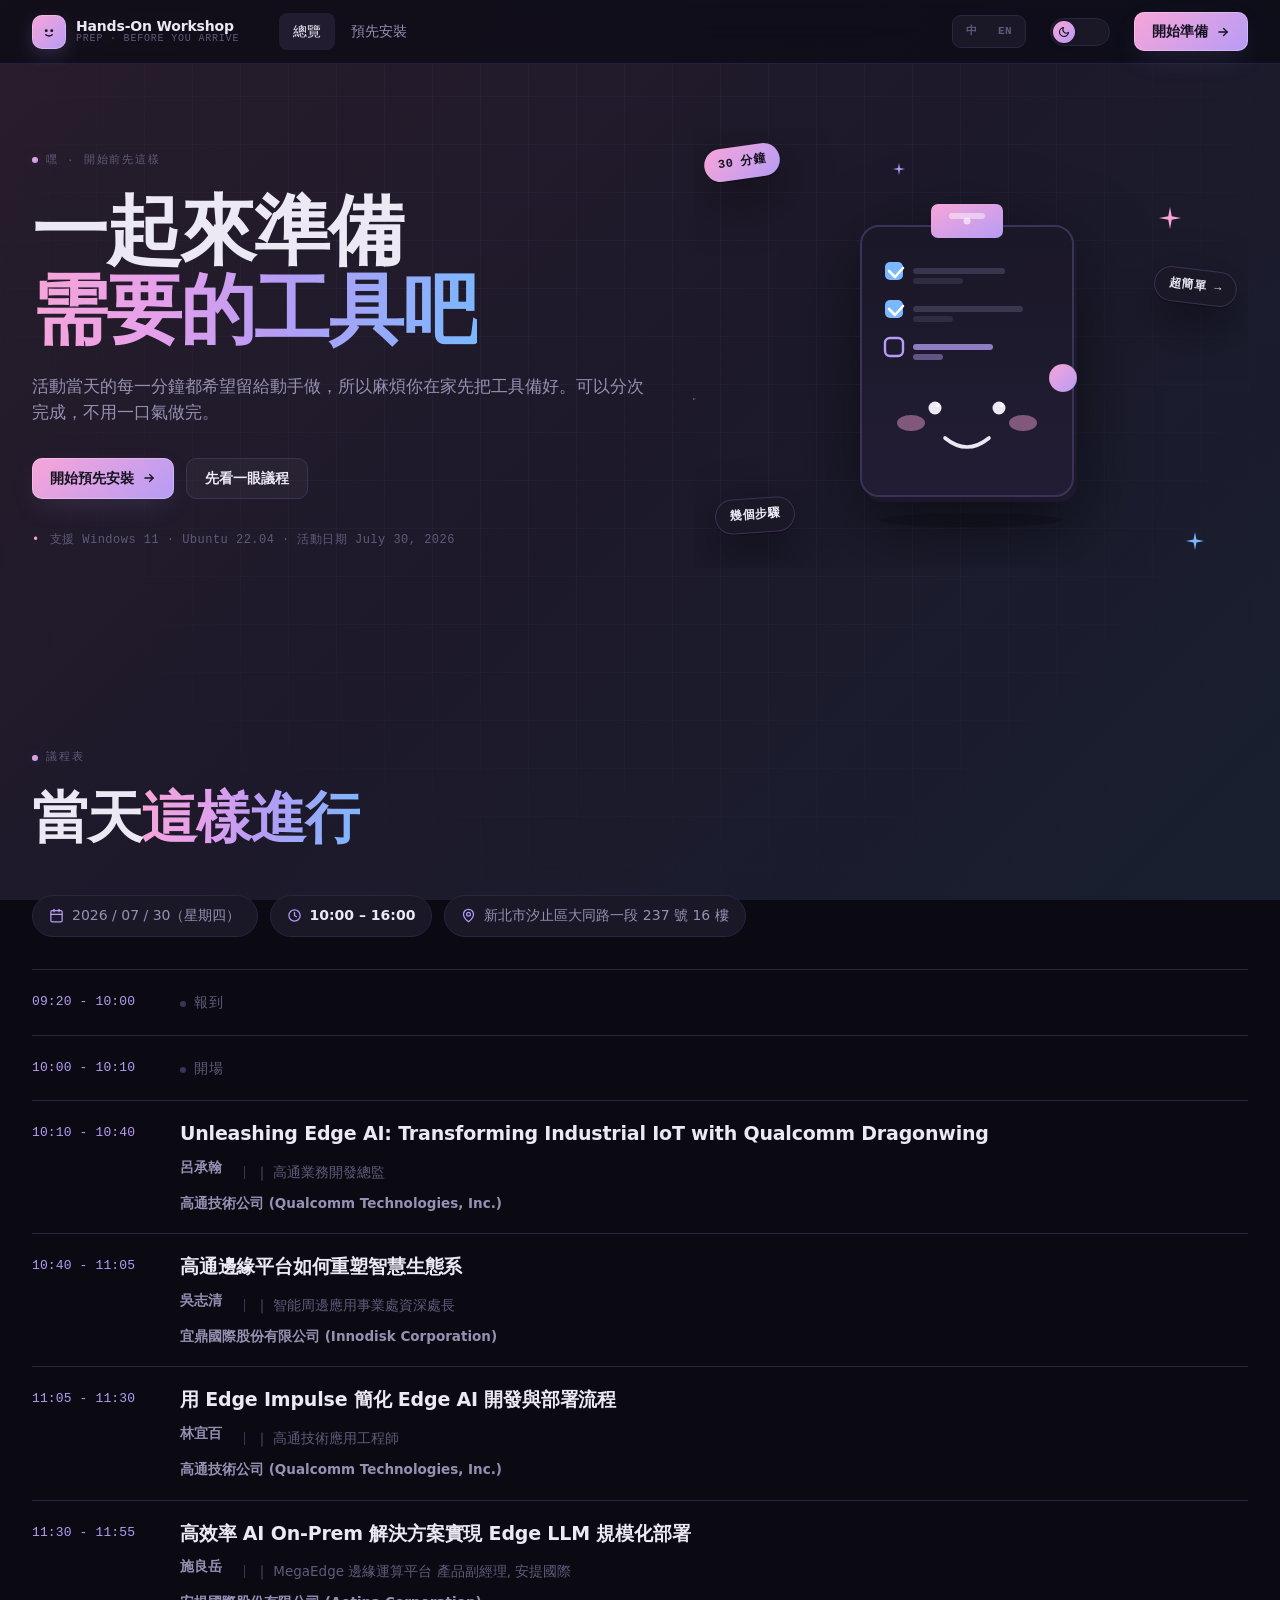
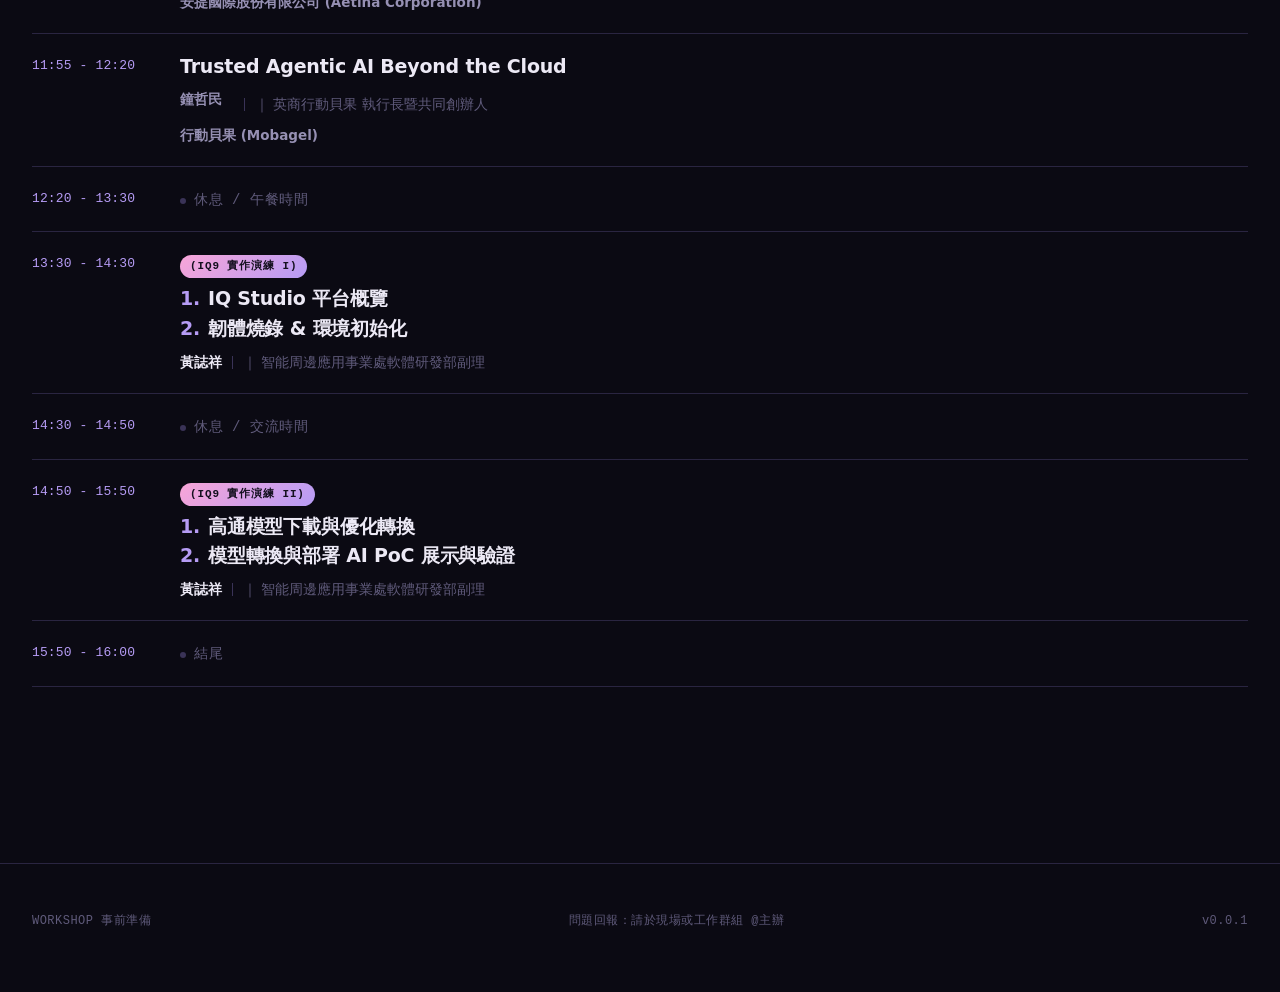
==== commit 5b0c811f: "fix:Comment out navigation links and search button Commented out navigation links and search button " ====
--- a/index.html
+++ b/index.html
@@ -55,18 +55,18 @@
     <nav class="nav-links">
       <a href="index.html" class="nav-link active"><span class="zh-only">總覽</span><span class="en-only">Overview</span></a>
       <a href="pre-install.html" class="nav-link"><span class="zh-only">預先安裝</span><span class="en-only">Pre-Install</span></a>
-      <a href="flashing.html" class="nav-link"><span class="zh-only">燒錄</span><span class="en-only">Flashing</span></a>
-      <a href="handouts.html" class="nav-link"><span class="zh-only">講義</span><span class="en-only">Handouts</span></a>
+      <!--<a href="flashing.html" class="nav-link"><span class="zh-only">燒錄</span><span class="en-only">Flashing</span></a>
+      <a href="handouts.html" class="nav-link"><span class="zh-only">講義</span><span class="en-only">Handouts</span></a> -->
     </nav>
 
     <span class="nav-spacer"></span>
 
-    <button class="nav-search" data-open-search aria-label="Open search">
+    <!--<button class="nav-search" data-open-search aria-label="Open search">
       <svg viewBox="0 0 24 24" fill="none" stroke="currentColor" stroke-width="2" stroke-linecap="round" stroke-linejoin="round"><circle cx="11" cy="11" r="7"/><path d="m21 21-4.3-4.3"/></svg>
       <span class="label zh-only">搜尋軟體 / 步驟…</span>
       <span class="label en-only">Search software / steps…</span>
       <span class="kbd">⌘K</span>
-    </button>
+    </button> -->
 
     <div class="lang-toggle" role="group" aria-label="Language">
       <button data-lang="zh">中</button>
@@ -376,7 +376,7 @@
       <span class="zh-only">問題回報：請於現場或工作群組 @主辦</span>
       <span class="en-only">Questions: ping the organisers on-site or in the channel</span>
     </span>
-    <span>v1.0</span>
+    <span>v0.0.1</span>
   </div>
 </footer>
 
--- a/styles.css
+++ b/styles.css
@@ -1355,7 +1355,7 @@
   color: var(--accent-text);
 }
 
-/* ===== FAQ ===== */
+/* ===== FAQ(x) ===== */
 .faq-list { display: flex; flex-direction: column; gap: 8px; margin-top: var(--space-8); }
 .faq-item {
   background: var(--surface);
@@ -1409,6 +1409,14 @@
   color: var(--text-2);
 }
 .faq-item.open .faq-body { display: block; }
+.faq-item--warn { background: var(--c-amber-bg); border-color: var(--c-amber-border); }
+.faq-item--warn:hover { border-color: var(--c-amber); }
+.faq-item--warn.open { border-color: var(--c-amber); }
+.faq-item--warn .faq-summary { gap: 12px; font-size: 15px; }
+.faq-item--warn .faq-summary .icon { display: flex; color: var(--c-amber); flex-shrink: 0; }
+.faq-item--warn .faq-summary .label { display: flex; align-items: center; gap: 10px; }
+.faq-item--warn .chev { color: var(--c-amber); }
+.faq-item--warn.open .chev { color: var(--c-amber); }
 .faq-body code {
   font-family: var(--font-mono);
   font-size: 12.5px;
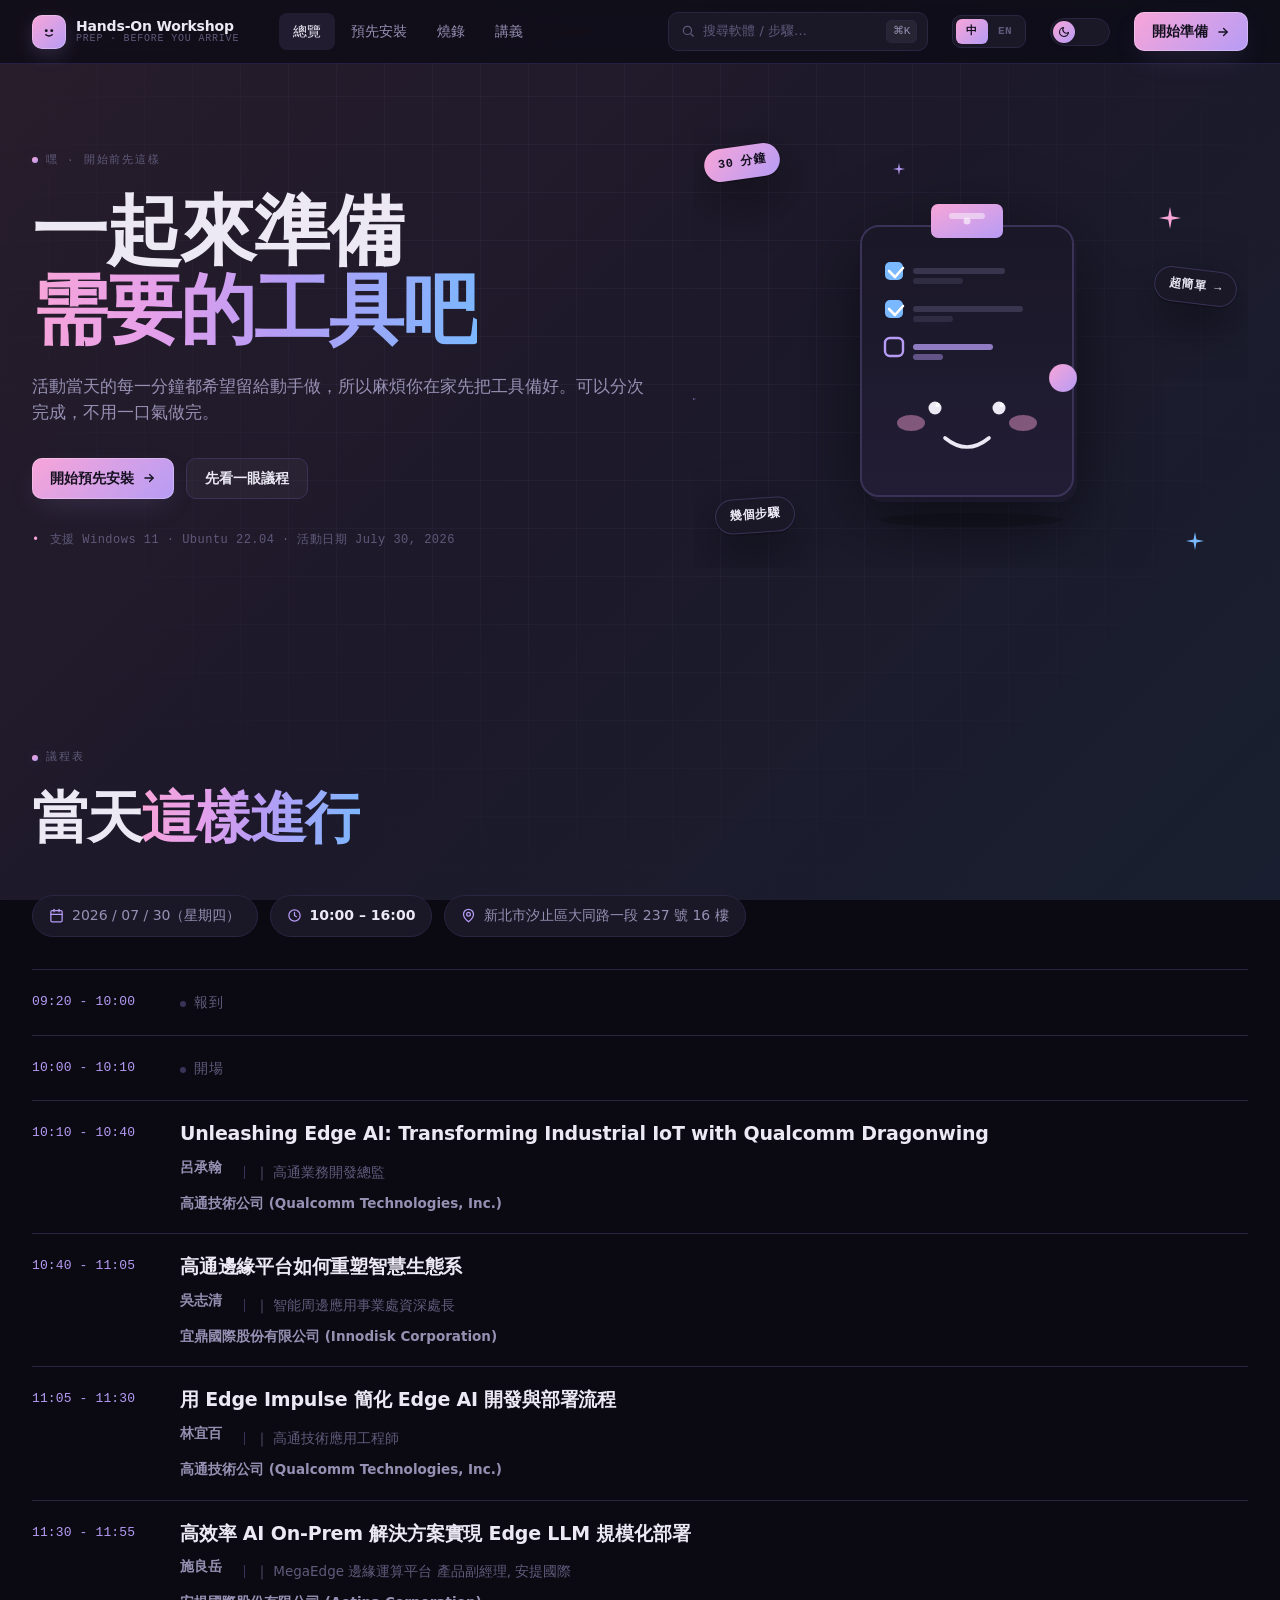
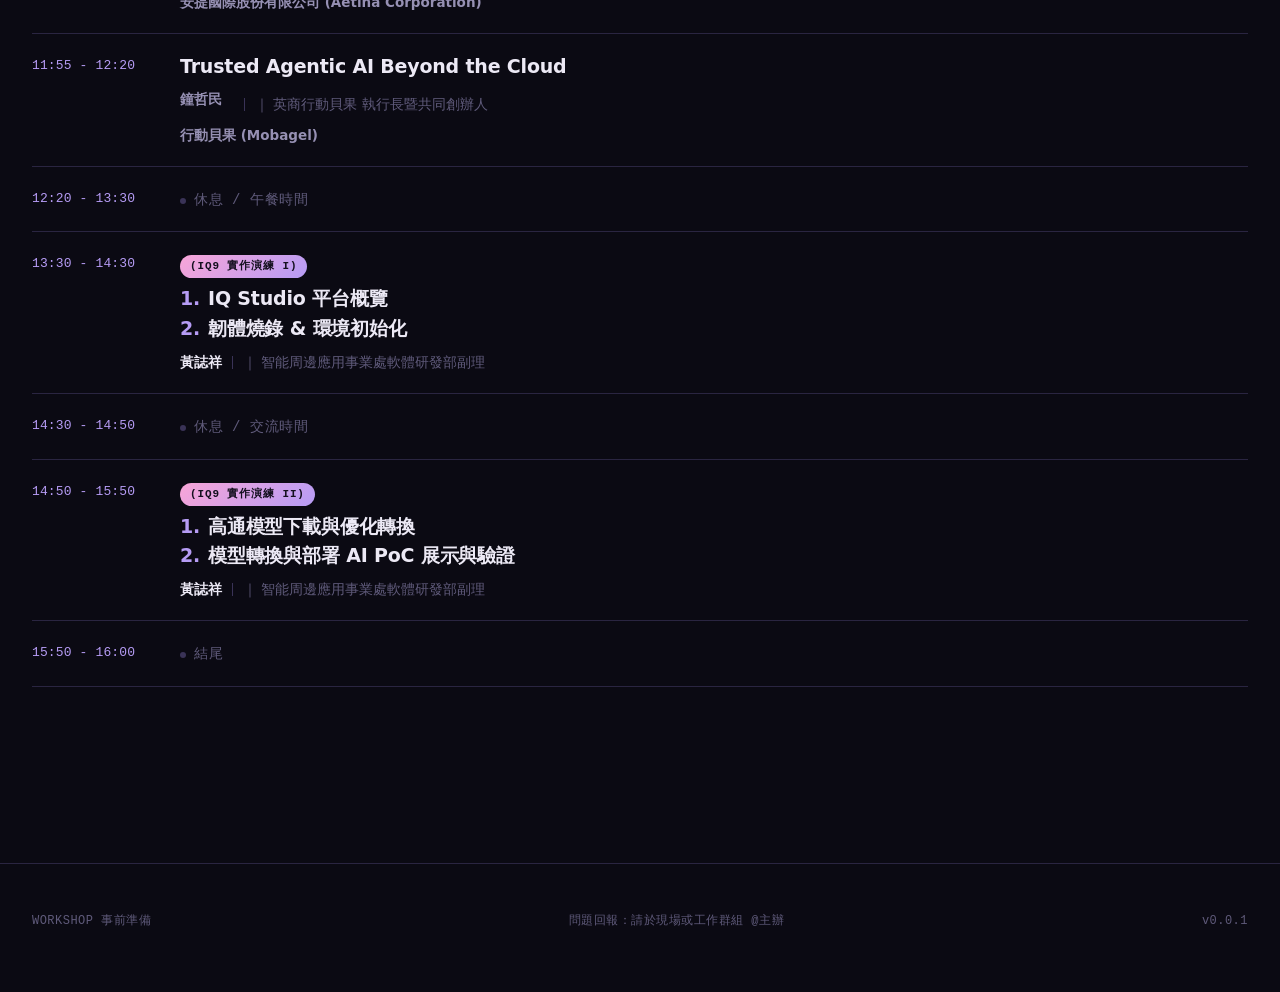
==== commit 41000f51: "fix:Add mobile navigation and hamburger menu for improved accessibility - Implemented a hamburger bu" ====
--- a/index.html
+++ b/index.html
@@ -55,18 +55,22 @@
     <nav class="nav-links">
       <a href="index.html" class="nav-link active"><span class="zh-only">總覽</span><span class="en-only">Overview</span></a>
       <a href="pre-install.html" class="nav-link"><span class="zh-only">預先安裝</span><span class="en-only">Pre-Install</span></a>
-      <!--<a href="flashing.html" class="nav-link"><span class="zh-only">燒錄</span><span class="en-only">Flashing</span></a>
-      <a href="handouts.html" class="nav-link"><span class="zh-only">講義</span><span class="en-only">Handouts</span></a> -->
+      <a href="flashing.html" class="nav-link"><span class="zh-only">燒錄</span><span class="en-only">Flashing</span></a>
+      <a href="handouts.html" class="nav-link"><span class="zh-only">講義</span><span class="en-only">Handouts</span></a>
     </nav>
 
+    <button class="nav-burger" type="button" data-mobile-nav-toggle aria-label="Open menu" aria-expanded="false" aria-controls="mobile-nav">
+      <svg viewBox="0 0 24 24" fill="none" stroke="currentColor" stroke-width="2" stroke-linecap="round" stroke-linejoin="round"><line x1="4" y1="7" x2="20" y2="7"/><line x1="4" y1="12" x2="20" y2="12"/><line x1="4" y1="17" x2="20" y2="17"/></svg>
+    </button>
+
     <span class="nav-spacer"></span>
 
-    <!--<button class="nav-search" data-open-search aria-label="Open search">
+    <button class="nav-search" data-open-search aria-label="Open search">
       <svg viewBox="0 0 24 24" fill="none" stroke="currentColor" stroke-width="2" stroke-linecap="round" stroke-linejoin="round"><circle cx="11" cy="11" r="7"/><path d="m21 21-4.3-4.3"/></svg>
       <span class="label zh-only">搜尋軟體 / 步驟…</span>
       <span class="label en-only">Search software / steps…</span>
       <span class="kbd">⌘K</span>
-    </button> -->
+    </button>
 
     <div class="lang-toggle" role="group" aria-label="Language">
       <button data-lang="zh">中</button>
@@ -86,6 +90,13 @@
     </a>
   </div>
 </header>
+
+<div class="mobile-nav-panel" id="mobile-nav">
+  <a href="index.html" class="active"><span class="zh-only">總覽</span><span class="en-only">Overview</span></a>
+  <a href="pre-install.html"><span class="zh-only">預先安裝</span><span class="en-only">Pre-Install</span></a>
+  <a href="flashing.html"><span class="zh-only">燒錄</span><span class="en-only">Flashing</span></a>
+  <a href="handouts.html"><span class="zh-only">講義</span><span class="en-only">Handouts</span></a>
+</div>
 
 <!-- ===== HERO ===== -->
 <main class="shell">
--- a/styles.css
+++ b/styles.css
@@ -322,6 +322,46 @@
 
 .nav-spacer { flex: 1; }
 
+/* Mobile menu (hamburger) — hidden until the ≤720px breakpoint below */
+.nav-burger {
+  display: none;
+  width: 36px; height: 36px;
+  align-items: center;
+  justify-content: center;
+  border-radius: 9px;
+  color: var(--text-2);
+  flex-shrink: 0;
+  transition: color var(--dur-fast), background var(--dur-fast);
+}
+.nav-burger:hover { color: var(--text); background: var(--surface-hover); }
+.nav-burger svg { width: 20px; height: 20px; }
+
+.mobile-nav-panel {
+  display: none;
+  position: fixed;
+  top: var(--nav-h);
+  left: 0; right: 0;
+  z-index: 49;
+  flex-direction: column;
+  gap: 2px;
+  padding: var(--space-3);
+  background: var(--nav-bg);
+  backdrop-filter: blur(18px) saturate(140%);
+  -webkit-backdrop-filter: blur(18px) saturate(140%);
+  border-bottom: 1px solid var(--nav-border);
+  box-shadow: var(--shadow);
+}
+.mobile-nav-panel a {
+  padding: 12px 14px;
+  font-size: 15px;
+  font-weight: 500;
+  color: var(--text-2);
+  border-radius: 8px;
+  transition: color var(--dur-fast), background var(--dur-fast);
+}
+.mobile-nav-panel a:hover { color: var(--text); background: var(--surface-hover); }
+.mobile-nav-panel a.active { color: var(--text); background: var(--accent-bg); }
+
 .nav-search {
   display: flex;
   align-items: center;
@@ -866,6 +906,23 @@
   color: var(--text-3);
   width: 18px;
 }
+.side-nav-btn {
+  display: flex;
+  align-items: center;
+  gap: 8px;
+  margin-top: var(--space-3);
+  padding: 8px 12px;
+  font-size: 13px;
+  font-weight: 600;
+  color: var(--accent-text);
+  background: var(--accent-bg-soft);
+  border: 1px solid var(--accent-bg-strong);
+  border-radius: 8px;
+  cursor: pointer;
+  transition: background var(--dur-fast);
+}
+.side-nav-btn:hover { background: var(--accent-bg-strong); }
+.side-nav-btn svg { width: 14px; height: 14px; flex-shrink: 0; }
 
 /* ===== TABS (Windows / Ubuntu) ===== */
 .tabs {
@@ -933,9 +990,30 @@
   color: var(--text-2);
   font-size: 15px;
   line-height: 1.65;
-  max-width: 68ch;
 }
 .step-body strong { color: var(--text); font-weight: 600; }
+
+.step-help-link {
+  display: inline-flex;
+  align-items: center;
+  gap: 6px;
+  margin-top: var(--space-5);
+  padding: 5px 10px;
+  background: var(--surface-2);
+  border: 1px solid var(--border-strong);
+  border-radius: 999px;
+  color: var(--text-2);
+  font-size: 12px;
+  font-weight: 600;
+  cursor: pointer;
+  transition: color var(--dur-fast), border-color var(--dur-fast), background var(--dur-fast);
+}
+.step-help-link:hover {
+  color: var(--c-amber);
+  border-color: var(--c-amber-border);
+  background: var(--c-amber-bg);
+}
+.step-help-link svg { width: 12px; height: 12px; flex-shrink: 0; color: var(--c-amber); }
 
 .step-checkbox {
   display: inline-flex;
@@ -1012,6 +1090,7 @@
   box-shadow: 0 14px 30px -12px var(--accent-bg-strong);
   animation: float-y 3.2s ease-in-out infinite;
 }
+.video-card__body { min-width: 0; }
 .video-card__body h3 {
   margin: 0 0 var(--space-2);
   font-size: clamp(20px, 2.3vw, 26px);
@@ -1110,7 +1189,7 @@
   text-decoration: underline;
   text-decoration-color: var(--c-pink-border);
   text-underline-offset: 2px;
-  word-break: break-all;
+  overflow-wrap: break-word;
   transition: text-decoration-color var(--dur-fast);
 }
 .link:hover { text-decoration-color: var(--accent); }
@@ -1245,6 +1324,16 @@
   font-weight: 500;
   color: var(--text-3);
   letter-spacing: 0;
+}
+
+/* ===== SCREENSHOT FIGURES ===== */
+/* Reset the browser's default figure margin (normally ~40px left/right) —
+   without this, screenshots render narrower than their surrounding card. */
+.shot {
+  margin: var(--space-4) 0 0;
+}
+.shot-img {
+  width: 100%;
 }
 
 /* ===== CODE BLOCK (always-dark terminal style) ===== */
@@ -1353,6 +1442,35 @@
   background: var(--surface-2);
   border-radius: 4px;
   color: var(--accent-text);
+}
+
+/* Collapsible success-message callout */
+details.callout { display: block; }
+details.callout summary {
+  display: flex;
+  align-items: center;
+  gap: 12px;
+  cursor: pointer;
+  list-style: none;
+  user-select: none;
+  font-weight: 600;
+}
+details.callout summary::-webkit-details-marker { display: none; }
+details.callout summary::marker { content: ''; }
+details.callout summary .icon { margin-top: 0; }
+details.callout summary .chev {
+  margin-left: auto;
+  width: 16px; height: 16px;
+  flex-shrink: 0;
+  transition: transform var(--dur-base) var(--ease-out);
+}
+details.callout[open] summary .chev { transform: rotate(180deg); }
+details.callout[open] summary { margin-bottom: 8px; }
+details.callout .success-body {
+  padding-left: 28px;
+  font-family: var(--font-mono);
+  font-size: 12px;
+  line-height: 1.45;
 }
 
 /* ===== FAQ(x) ===== */
@@ -1594,6 +1712,244 @@
   color: var(--text-3);
 }
 
+/* ===== GENERIC MODAL ===== */
+.modal-overlay {
+  position: fixed;
+  inset: 0;
+  z-index: 100;
+  display: none;
+  align-items: flex-start;
+  justify-content: center;
+  padding: 10vh 5vw;
+  background: color-mix(in oklab, var(--bg) 80%, transparent);
+  backdrop-filter: blur(8px);
+}
+.modal-overlay.on { display: flex; }
+.modal-panel {
+  width: min(760px, 100%);
+  max-height: 78vh;
+  display: flex;
+  flex-direction: column;
+  background: var(--surface);
+  border: 1px solid var(--border-strong);
+  border-radius: var(--radius-lg);
+  box-shadow: var(--shadow-elevated);
+  overflow: hidden;
+}
+.modal-head {
+  display: flex;
+  align-items: center;
+  justify-content: space-between;
+  gap: 12px;
+  padding: 16px 20px;
+  border-bottom: 1px solid var(--border);
+  flex-shrink: 0;
+}
+.modal-head h3 {
+  font-family: var(--font-display);
+  font-weight: 700;
+  font-size: 17px;
+  color: var(--text);
+  margin: 0;
+}
+.modal-close {
+  display: flex;
+  align-items: center;
+  justify-content: center;
+  width: 32px;
+  height: 32px;
+  border-radius: 50%;
+  background: none;
+  border: 1px solid var(--border);
+  color: var(--text-2);
+  cursor: pointer;
+  flex-shrink: 0;
+  transition: background var(--dur-fast);
+}
+.modal-close:hover { background: var(--surface-hover); }
+.modal-close svg { width: 16px; height: 16px; }
+.modal-body {
+  padding: 20px;
+  overflow-y: auto;
+}
+
+/* ===== TROUBLESHOOTING FLOW (inside modal-body) ===== */
+.flow-summary {
+  font-size: 14.5px;
+  color: var(--text-2);
+  line-height: 1.7;
+}
+.flow-summary .arrow { margin: 0 4px; color: var(--text-3); }
+code.badge {
+  font-family: var(--font-mono);
+  font-size: 12.5px;
+  padding: 1px 6px;
+  background: var(--surface-2);
+  border-radius: 4px;
+  color: var(--accent-text);
+}
+.flow-title {
+  font-size: 13.5px;
+  font-weight: 600;
+  color: var(--danger);
+  margin: var(--space-6) 0 14px;
+  display: flex;
+  align-items: center;
+  gap: 8px;
+}
+.flow-title::before {
+  content: '';
+  width: 9px; height: 9px; border-radius: 50%;
+  background: var(--danger);
+  flex-shrink: 0;
+}
+.flow { position: relative; padding-left: 40px; }
+.flow::before {
+  content: '';
+  position: absolute;
+  left: 13px; top: 8px; bottom: 8px;
+  width: 2px;
+  background: var(--border);
+}
+.flow-step { position: relative; padding-bottom: 22px; }
+.flow-step:last-child { padding-bottom: 0; }
+.flow-num {
+  position: absolute;
+  left: -40px; top: 0;
+  width: 28px; height: 28px;
+  border-radius: 50%;
+  background: var(--surface);
+  border: 2px solid var(--accent);
+  color: var(--accent-text);
+  font-family: var(--font-mono);
+  font-size: 13px;
+  font-weight: 700;
+  display: flex;
+  align-items: center;
+  justify-content: center;
+}
+.flow-head {
+  font-size: 14.5px;
+  font-weight: 600;
+  color: var(--text);
+  margin-bottom: 8px;
+  line-height: 28px;
+}
+.flow-desc {
+  font-size: 13px;
+  color: var(--text-3);
+  margin-top: 8px;
+  line-height: 1.6;
+}
+.term {
+  background: var(--code-bg);
+  border: 1px solid var(--code-border);
+  border-radius: 8px;
+  font-family: var(--font-mono);
+  font-size: 12.5px;
+  line-height: 1.55;
+  color: var(--code-text);
+  padding: 11px 13px;
+  overflow-x: auto;
+  white-space: pre;
+}
+.term .u { color: #4ade80; }
+.term .p { color: #4a90e2; }
+.term .hl { color: #7ee0c5; }
+
+/* ===== IMAGE GALLERY + LIGHTBOX ===== */
+.img-gallery {
+  display: flex;
+  flex-wrap: wrap;
+  align-items: center;
+  gap: 6px 16px;
+  margin-top: var(--space-2);
+}
+.img-link {
+  display: inline-flex;
+  align-items: center;
+  gap: 6px;
+  padding: 0;
+  background: none;
+  border: 0;
+  color: var(--accent-text);
+  font-weight: 600;
+  font-size: 14px;
+  font-family: var(--font-body);
+  text-decoration: underline;
+  text-decoration-color: color-mix(in oklab, var(--accent-text) 40%, transparent);
+  text-underline-offset: 3px;
+  cursor: zoom-in;
+  transition: text-decoration-color var(--dur-fast);
+}
+.img-link:hover { text-decoration-color: var(--accent-text); }
+.img-link svg { width: 14px; height: 14px; flex-shrink: 0; }
+.img-link-placeholder {
+  color: var(--text-3);
+  font-size: 13px;
+  font-style: italic;
+}
+
+.img-lightbox {
+  position: fixed;
+  inset: 0;
+  z-index: 100;
+  display: none;
+  align-items: center;
+  justify-content: center;
+  background: color-mix(in oklab, var(--bg) 85%, transparent);
+  backdrop-filter: blur(8px);
+  padding: 6vh 6vw;
+}
+.img-lightbox.on { display: flex; }
+.img-lightbox img {
+  max-width: 100%;
+  max-height: 100%;
+  object-fit: contain;
+  border-radius: var(--radius-md);
+  box-shadow: var(--shadow-elevated);
+}
+.img-lightbox-close {
+  position: fixed;
+  top: 20px;
+  right: 24px;
+  width: 40px;
+  height: 40px;
+  display: flex;
+  align-items: center;
+  justify-content: center;
+  border-radius: 50%;
+  background: var(--surface);
+  border: 1px solid var(--border-strong);
+  color: var(--text);
+  cursor: pointer;
+}
+.img-lightbox-close:hover { background: var(--surface-hover); }
+.img-lightbox-close svg { width: 18px; height: 18px; }
+
+/* ===== STEP TUTORIAL VIDEO ===== */
+.step-video-link {
+  display: inline-flex;
+  align-items: center;
+  gap: 6px;
+  margin: var(--space-3) 0 0;
+  padding: 5px 10px;
+  background: color-mix(in oklab, var(--accent-text) 12%, var(--surface-2));
+  border: 1px solid color-mix(in oklab, var(--accent-text) 35%, var(--border-strong));
+  border-radius: 999px;
+  color: var(--accent-text);
+  font-size: 12px;
+  font-weight: 600;
+  text-decoration: none;
+  cursor: pointer;
+  transition: background var(--dur-fast), border-color var(--dur-fast);
+}
+.step-video-link:hover {
+  background: color-mix(in oklab, var(--accent-text) 22%, var(--surface-2));
+  border-color: var(--accent-text);
+}
+.step-video-link svg { width: 13px; height: 13px; flex-shrink: 0; }
+
 /* ===== EN/ZH visibility ===== */
 [data-lang="en"] .zh-only { display: none !important; }
 [data-lang="zh"] .en-only { display: none !important; }
@@ -1743,13 +2099,34 @@
   .nav { padding: 0 var(--space-4); }
   .shell { padding: 0 var(--space-4); }
   .nav-links { display: none; }
-  .nav-search { width: auto; }
-  .nav-search .label { display: none; }
-  .nav-search .kbd { display: none; }
+  .nav-burger { display: flex; }
+  .mobile-nav-panel.on { display: flex; }
+  .nav-search { display: none; }
   .lang-toggle button { padding: 4px 8px; }
   .btn-cta { padding: 8px 12px; font-size: 13px; }
-  .step { grid-template-columns: 40px 1fr; gap: var(--space-3); }
+  .step { grid-template-columns: 40px minmax(0, 1fr); gap: var(--space-3); }
   .step-num { font-size: 24px; }
   .video-card { grid-template-columns: 1fr; }
   .theme-toggle { display: none; }
-}
+
+  .modal-overlay { padding: 0; align-items: flex-end; }
+  .modal-panel { width: 100%; max-height: 88vh; border-radius: var(--radius-lg) var(--radius-lg) 0 0; }
+  .modal-body { padding: 16px; }
+  .flow { padding-left: 32px; }
+  .flow::before { left: 9px; }
+  .flow-num { left: -32px; width: 24px; height: 24px; font-size: 12px; }
+  .term { font-size: 11.5px; }
+
+  .search-overlay.on { padding-top: 0; align-items: flex-end; }
+  .search-panel { width: 100%; border-radius: var(--radius-lg) var(--radius-lg) 0 0; }
+
+  .side-nav-btn { font-size: 12px; }
+  .soft-table thead th, .soft-table tbody td { padding: 12px 14px; }
+}
+
+@media (max-width: 420px) {
+  .brand-text .top { font-size: 14px; }
+  .step-num { font-size: 20px; }
+  .step { grid-template-columns: 30px minmax(0, 1fr); }
+  .lang-toggle button { padding: 3px 6px; font-size: 10px; }
+}
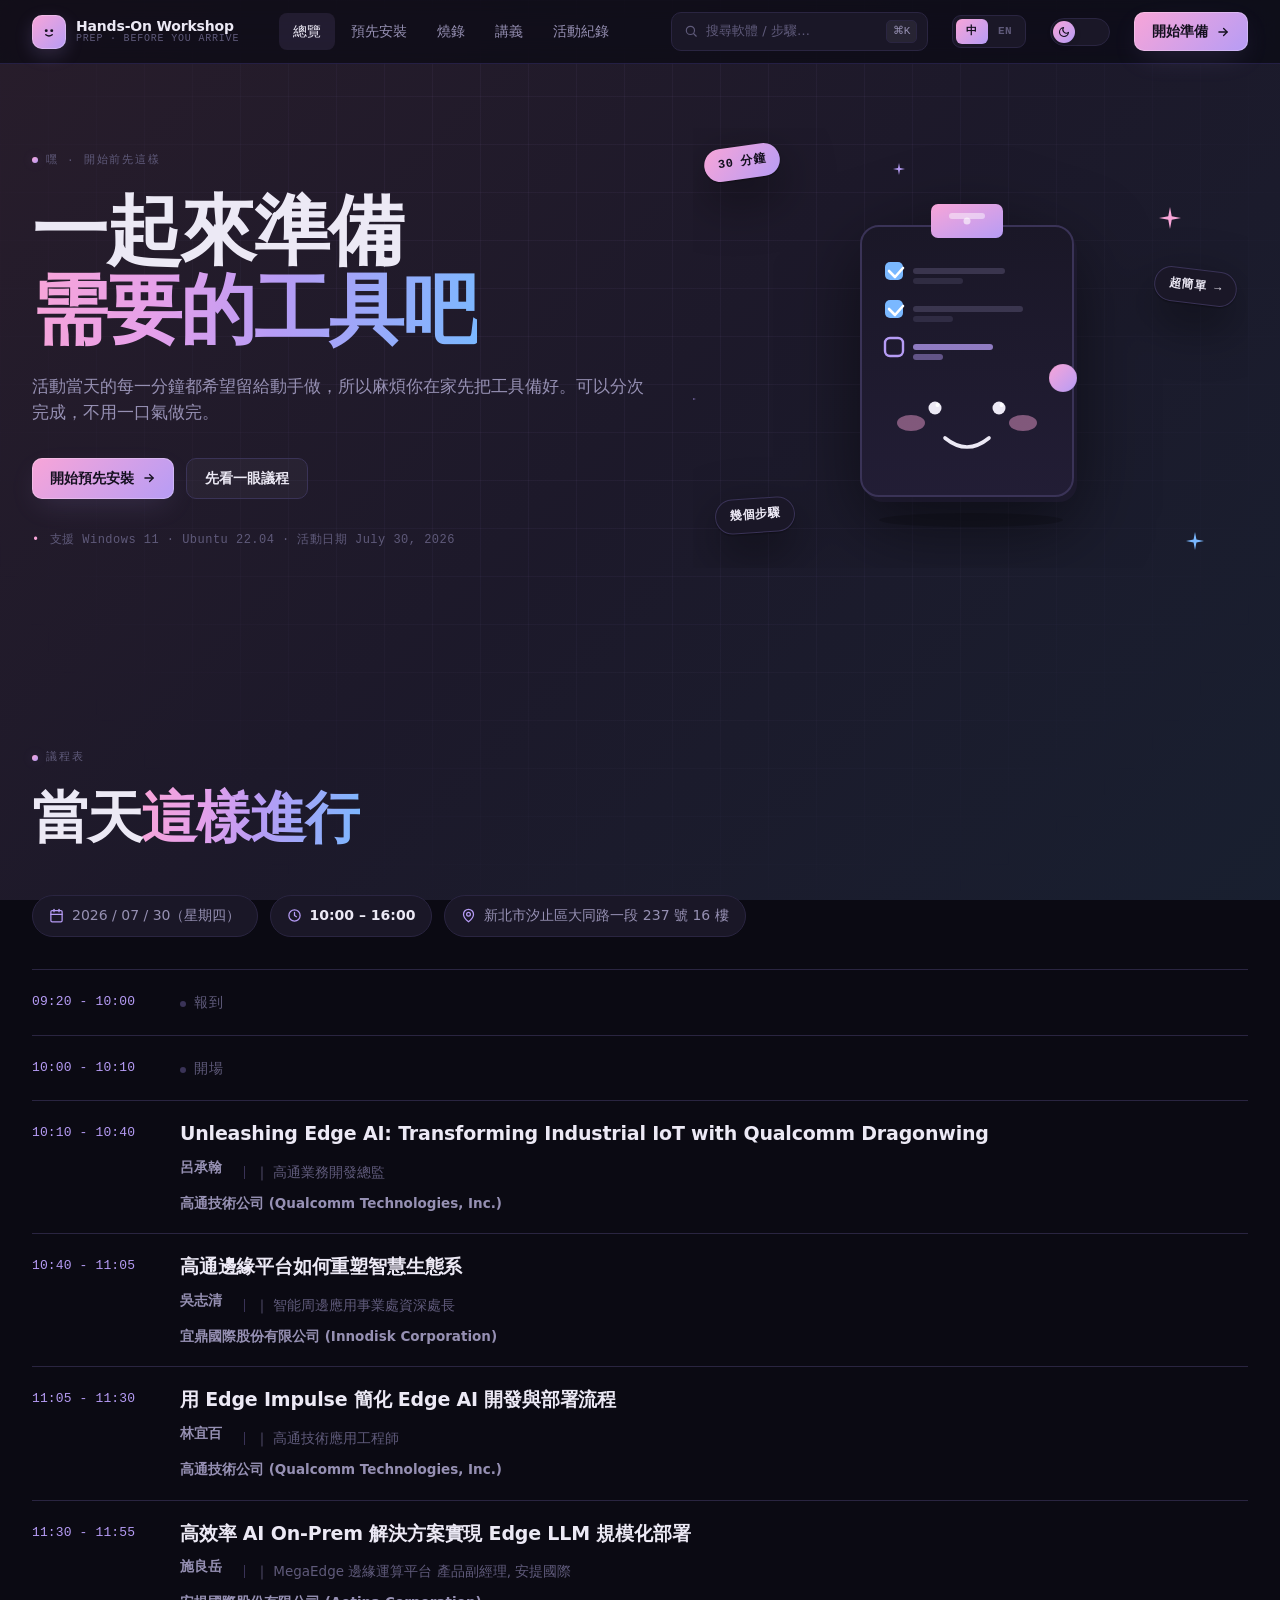
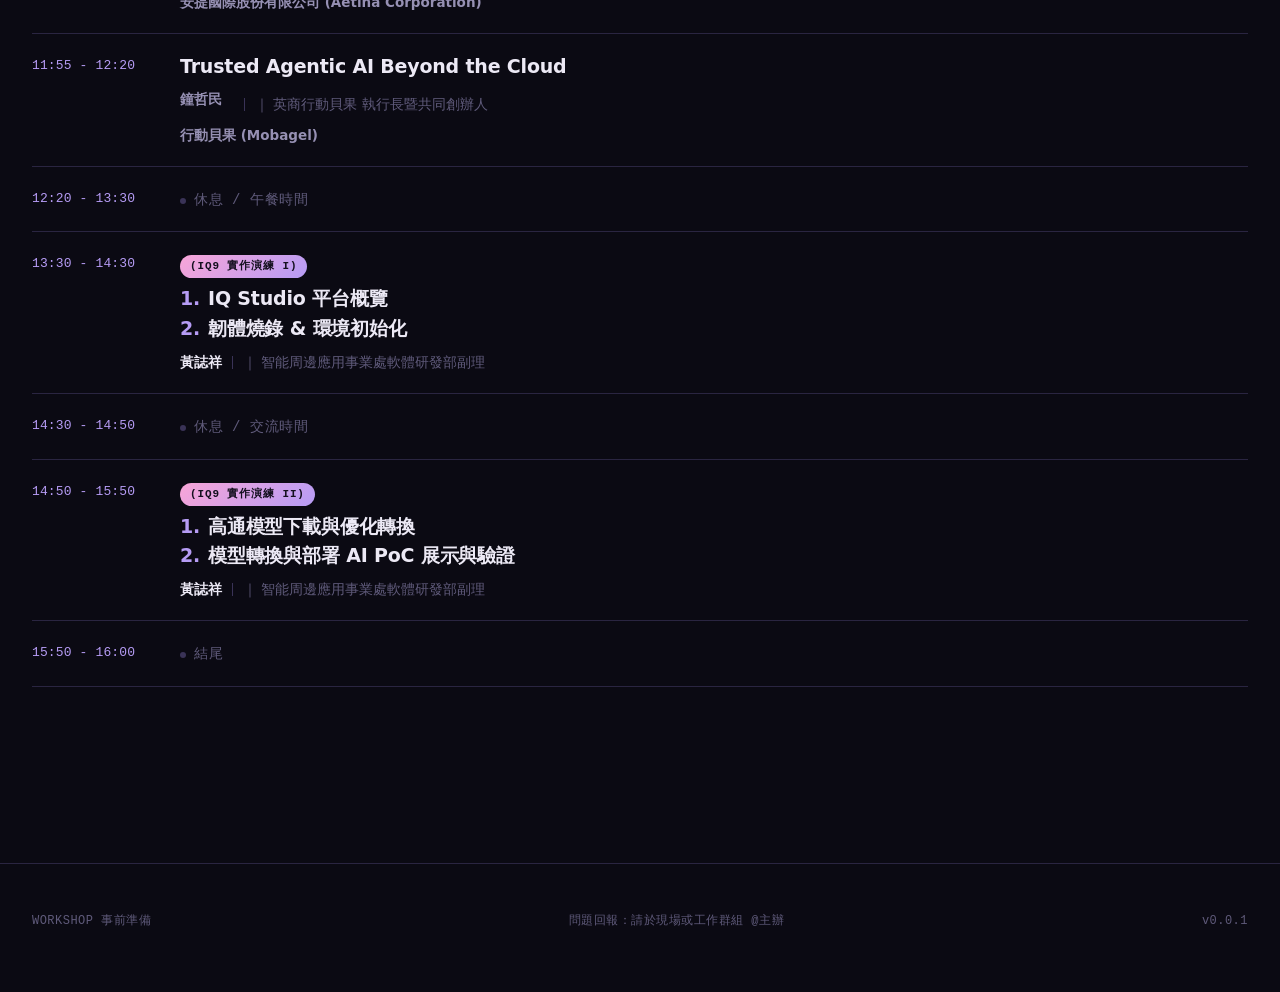
==== commit f7c17f58: "fix:Add History page and related content" ====
--- a/index.html
+++ b/index.html
@@ -57,6 +57,7 @@
       <a href="pre-install.html" class="nav-link"><span class="zh-only">預先安裝</span><span class="en-only">Pre-Install</span></a>
       <a href="flashing.html" class="nav-link"><span class="zh-only">燒錄</span><span class="en-only">Flashing</span></a>
       <a href="handouts.html" class="nav-link"><span class="zh-only">講義</span><span class="en-only">Handouts</span></a>
+      <a href="history.html" class="nav-link"><span class="zh-only">活動紀錄</span><span class="en-only">History</span></a>
     </nav>
 
     <button class="nav-burger" type="button" data-mobile-nav-toggle aria-label="Open menu" aria-expanded="false" aria-controls="mobile-nav">
@@ -96,6 +97,7 @@
   <a href="pre-install.html"><span class="zh-only">預先安裝</span><span class="en-only">Pre-Install</span></a>
   <a href="flashing.html"><span class="zh-only">燒錄</span><span class="en-only">Flashing</span></a>
   <a href="handouts.html"><span class="zh-only">講義</span><span class="en-only">Handouts</span></a>
+  <a href="history.html"><span class="zh-only">活動紀錄</span><span class="en-only">History</span></a>
 </div>
 
 <!-- ===== HERO ===== -->
--- a/styles.css
+++ b/styles.css
@@ -646,7 +646,7 @@
 
 @media (prefers-reduced-motion: reduce) {
   .mascot, .sticker, .sparkle, .brand-mark .eye, .mascot .eye, .mascot .hand,
-  .console-head .live::before { animation: none !important; }
+  .console-head .live::before, .ghost-dots span { animation: none !important; }
 }
 .hero-cta-row {
   display: flex;
@@ -1895,8 +1895,10 @@
   inset: 0;
   z-index: 100;
   display: none;
+  flex-direction: column;
   align-items: center;
   justify-content: center;
+  gap: var(--space-4);
   background: color-mix(in oklab, var(--bg) 85%, transparent);
   backdrop-filter: blur(8px);
   padding: 6vh 6vw;
@@ -1904,11 +1906,19 @@
 .img-lightbox.on { display: flex; }
 .img-lightbox img {
   max-width: 100%;
-  max-height: 100%;
+  max-height: 80vh;
   object-fit: contain;
   border-radius: var(--radius-md);
   box-shadow: var(--shadow-elevated);
 }
+.img-lightbox-caption {
+  max-width: 640px;
+  text-align: center;
+  color: var(--code-text);
+  font-size: 14.5px;
+  line-height: 1.6;
+}
+.img-lightbox-caption:empty { display: none; }
 .img-lightbox-close {
   position: fixed;
   top: 20px;
@@ -1926,6 +1936,166 @@
 }
 .img-lightbox-close:hover { background: var(--surface-hover); }
 .img-lightbox-close svg { width: 18px; height: 18px; }
+
+/* ===== WORKSHOP HISTORY ===== */
+.history-list {
+  display: flex;
+  flex-direction: column;
+  gap: var(--space-6);
+}
+.history-card {
+  padding: var(--space-8);
+  background: var(--surface);
+  border: 1px solid var(--border);
+  border-radius: var(--radius-lg);
+  box-shadow: var(--shadow);
+}
+.history-head {
+  display: flex;
+  align-items: center;
+  gap: var(--space-3);
+  flex-wrap: wrap;
+}
+.history-badge {
+  display: inline-flex;
+  align-items: center;
+  padding: 4px 12px;
+  font-family: var(--font-mono);
+  font-size: 11px;
+  font-weight: 600;
+  letter-spacing: 0.08em;
+  text-transform: uppercase;
+  color: var(--on-accent);
+  background: var(--gradient-btn);
+  border-radius: 999px;
+}
+.history-date {
+  font-family: var(--font-mono);
+  font-size: 13px;
+  color: var(--text-3);
+}
+.history-card h2 {
+  margin: var(--space-3) 0 0;
+  font-family: var(--font-display);
+  font-weight: 700;
+  font-size: clamp(20px, 2.4vw, 26px);
+  letter-spacing: -0.01em;
+  color: var(--text);
+}
+.history-desc {
+  margin-top: var(--space-3);
+  color: var(--text-2);
+  font-size: 15px;
+  line-height: 1.65;
+}
+.history-photos { margin-top: var(--space-5); }
+.history-photos-label {
+  font-family: var(--font-mono);
+  font-size: 11px;
+  font-weight: 600;
+  letter-spacing: 0.1em;
+  text-transform: uppercase;
+  color: var(--text-3);
+  margin-bottom: var(--space-2);
+}
+.history-gallery {
+  display: grid;
+  grid-template-columns: repeat(auto-fill, minmax(150px, 1fr));
+  gap: var(--space-4);
+}
+.history-photo { margin: 0; }
+.history-photo button {
+  display: block;
+  width: 100%;
+  aspect-ratio: 4 / 3;
+  padding: 0;
+  background: var(--bg-2);
+  border: 1px solid var(--border);
+  border-radius: var(--radius-md);
+  overflow: hidden;
+  cursor: zoom-in;
+  transition: border-color var(--dur-fast), transform var(--dur-fast);
+}
+.history-photo button:hover { border-color: var(--accent); transform: translateY(-2px); }
+.history-photo img {
+  width: 100%;
+  height: 100%;
+  object-fit: cover;
+  display: block;
+}
+.history-photo .cap {
+  display: block;
+  margin-top: 6px;
+  font-size: 12.5px;
+  color: var(--text-3);
+  line-height: 1.5;
+}
+.history-slides { margin-top: var(--space-5); }
+.history-slide-list {
+  display: flex;
+  flex-wrap: wrap;
+  gap: var(--space-3);
+  margin-top: var(--space-2);
+}
+.history-slide-link {
+  display: inline-flex;
+  align-items: center;
+  gap: 8px;
+  padding: 8px 14px;
+  background: var(--surface-2);
+  border: 1px solid var(--border-strong);
+  border-radius: var(--radius-md);
+  color: var(--accent-text);
+  font-size: 13.5px;
+  font-weight: 600;
+  transition: border-color var(--dur-fast), background var(--dur-fast), transform var(--dur-fast);
+}
+.history-slide-link:hover {
+  border-color: var(--accent);
+  background: var(--accent-bg-soft);
+  transform: translateY(-1px);
+}
+.history-slide-link svg { width: 15px; height: 15px; flex-shrink: 0; }
+
+.history-card--ghost {
+  display: flex;
+  flex-direction: column;
+  align-items: center;
+  gap: var(--space-2);
+  text-align: center;
+  background: transparent;
+  border: 1.5px dashed var(--border-strong);
+  box-shadow: none;
+}
+.ghost-dots {
+  display: flex;
+  gap: 9px;
+}
+.ghost-dots span {
+  display: inline-flex;
+  width: 15px;
+  height: 15px;
+  color: var(--c-pink);
+  animation: dot-bounce 1.2s ease-in-out infinite;
+}
+.ghost-dots span svg { width: 100%; height: 100%; display: block; }
+.ghost-dots span:nth-child(2) { color: var(--c-lavender); animation-delay: 0.15s; }
+.ghost-dots span:nth-child(3) { color: var(--c-blue); animation-delay: 0.3s; }
+@keyframes dot-bounce {
+  0%, 80%, 100% { transform: translateY(0); opacity: 0.5; }
+  40% { transform: translateY(-6px); opacity: 1; }
+}
+.history-card--ghost .ghost-text {
+  margin: 0;
+  font-family: var(--font-display);
+  font-weight: 700;
+  font-size: clamp(17px, 2vw, 20px);
+  color: var(--text-2);
+}
+.history-card--ghost .ghost-sub {
+  font-size: 13px;
+  color: var(--text-3);
+}
 
 /* ===== STEP TUTORIAL VIDEO ===== */
 .step-video-link {
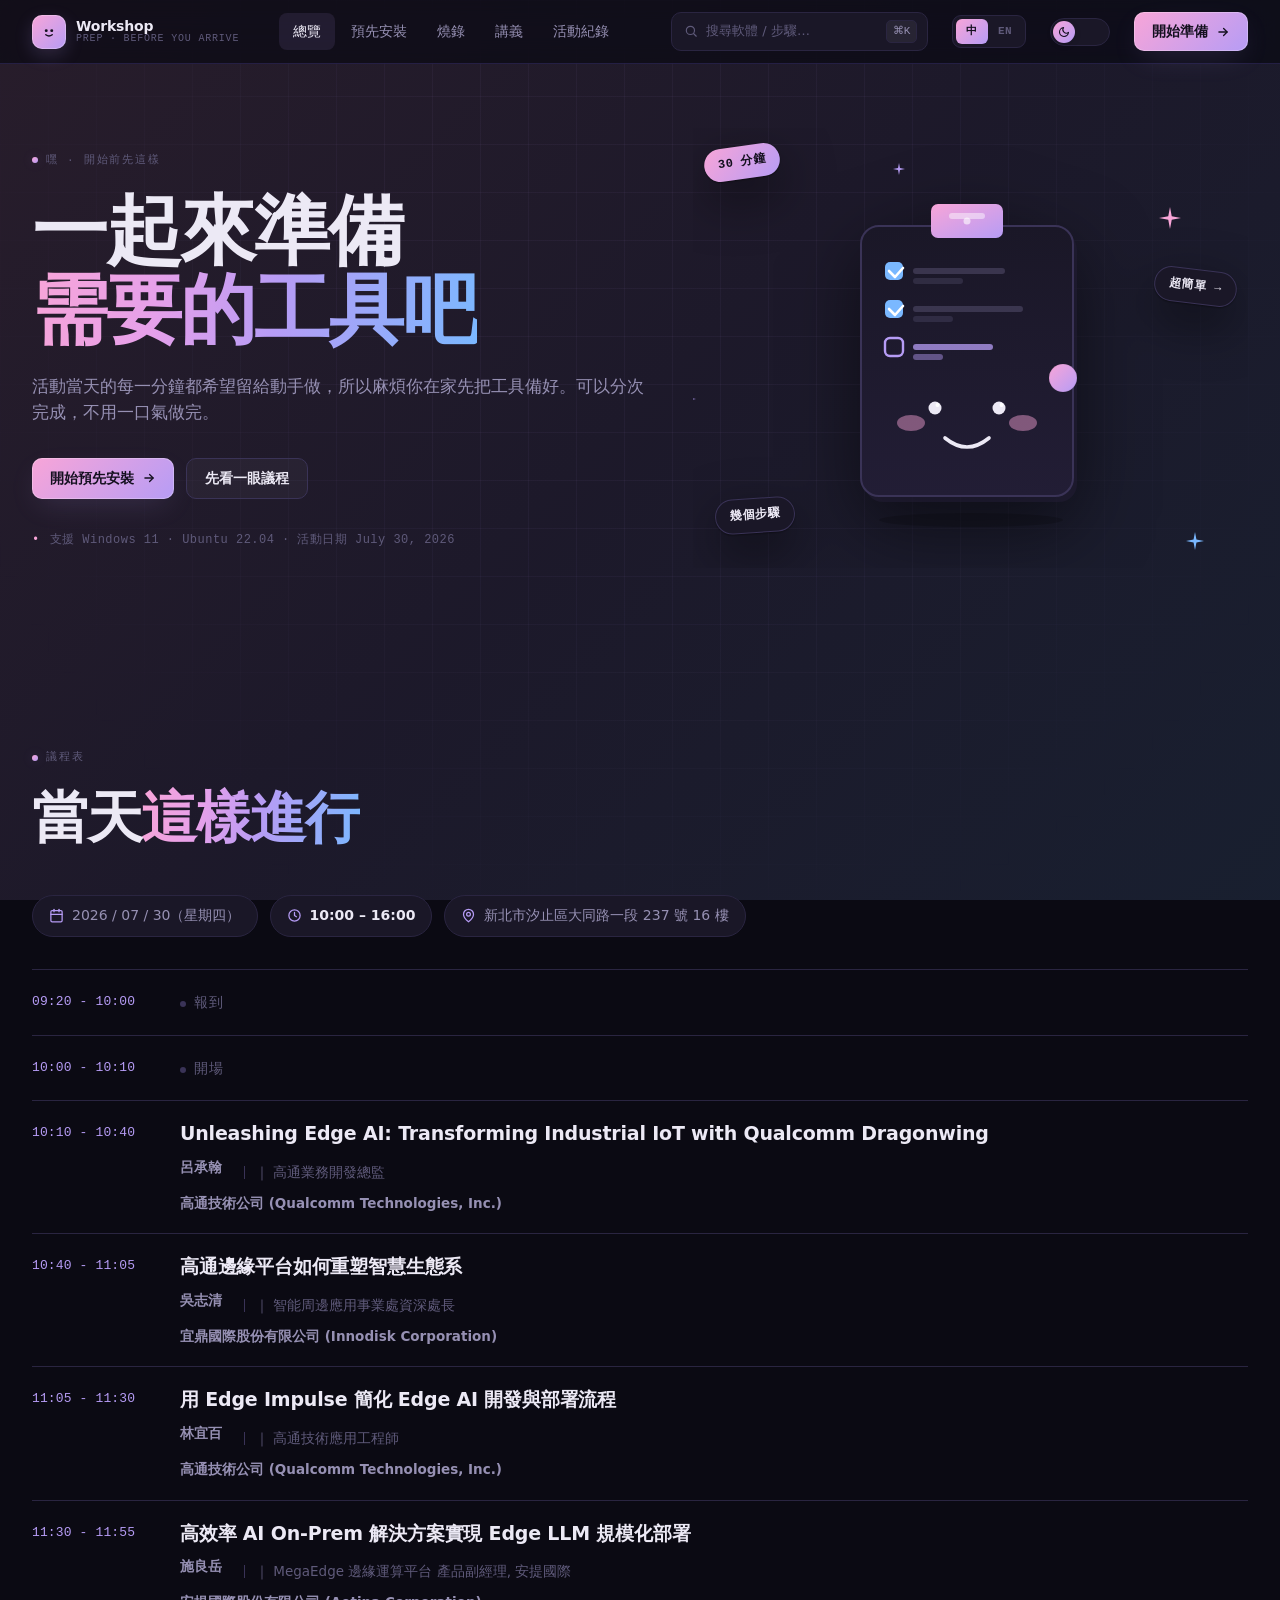
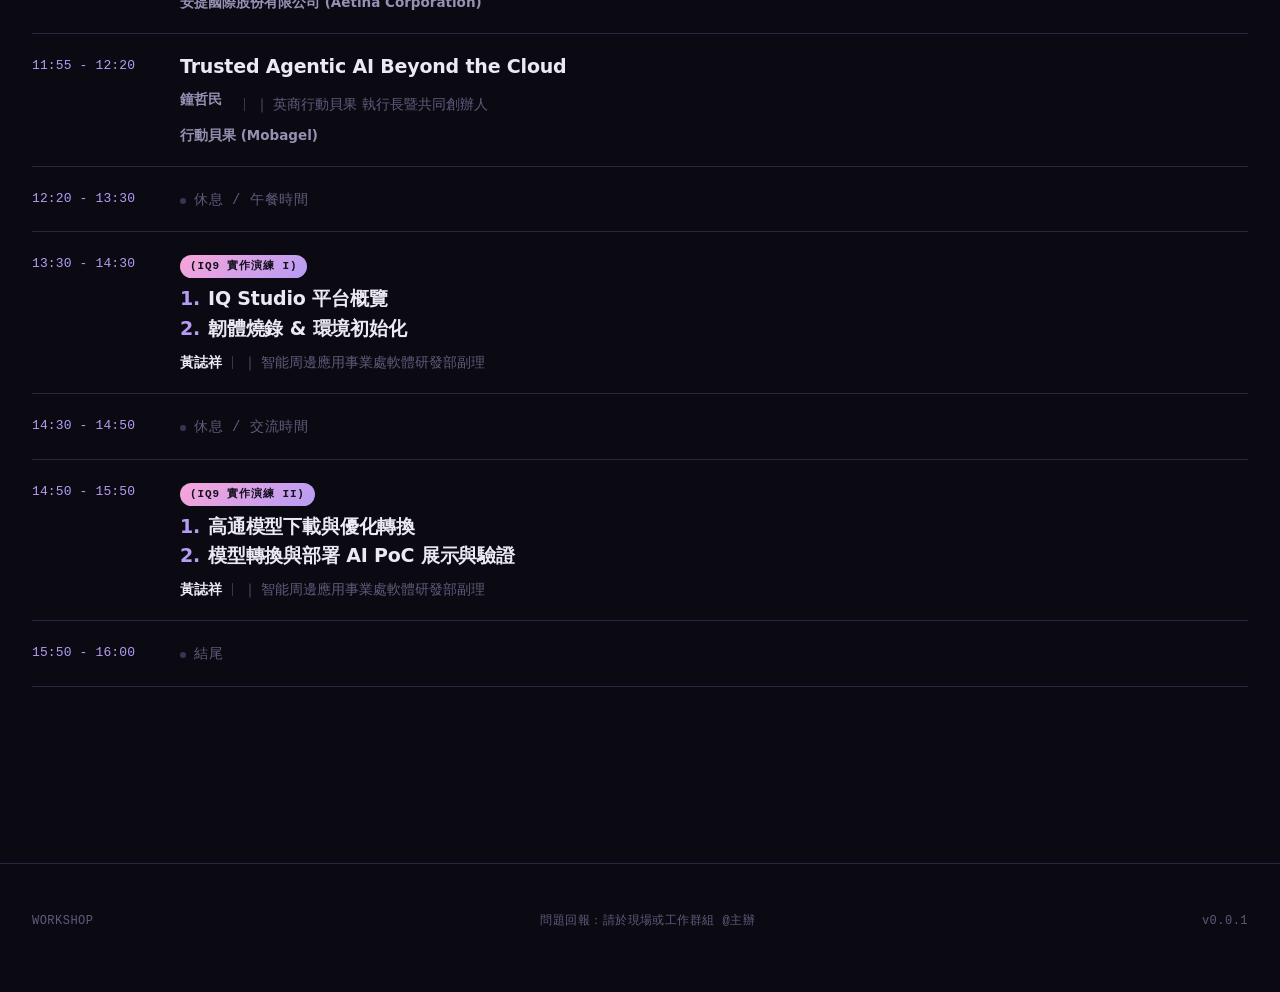
==== commit 7fed6c4d: "fix:Remove the "Prep"." ====
--- a/index.html
+++ b/index.html
@@ -3,7 +3,7 @@
 <head>
 <meta charset="utf-8" />
 <meta name="viewport" content="width=device-width, initial-scale=1" />
-<title>Workshop 事前準備 / Workshop Prep</title>
+<title>Workshop  / Workshop</title>
 <script>(function(){var d=document.documentElement;try{d.setAttribute('data-theme',localStorage.getItem('how_theme')||'dark');}catch(e){d.setAttribute('data-theme','dark');}try{var l=localStorage.getItem('how_lang')||'zh';d.setAttribute('data-lang',l);d.setAttribute('lang',l==='zh'?'zh-Hant':'en');}catch(e){d.setAttribute('data-lang','zh');}})();</script>
 <style>html{background:#0b0a13}html[data-theme="light"]{background:#fbf9fc}</style>
 <link rel="preconnect" href="https://fonts.googleapis.com">
@@ -47,7 +47,7 @@
         </svg>
       </span>
       <span class="brand-text">
-        <span class="top"><span class="zh-only">Hands-On Workshop</span><span class="en-only">Hands-On Workshop</span></span>
+        <span class="top"><span class="zh-only">Workshop</span><span class="en-only">Workshop</span></span>
         <span class="sub">PREP · BEFORE YOU ARRIVE</span>
       </span>
     </a>
@@ -384,7 +384,7 @@
 
 <footer class="foot">
   <div class="foot-inner">
-    <span><span class="zh-only">WORKSHOP 事前準備</span><span class="en-only">WORKSHOP PREP SITE</span></span>
+    <span><span class="zh-only">WORKSHOP </span><span class="en-only">WORKSHOP SITE</span></span>
     <span>
       <span class="zh-only">問題回報：請於現場或工作群組 @主辦</span>
       <span class="en-only">Questions: ping the organisers on-site or in the channel</span>
